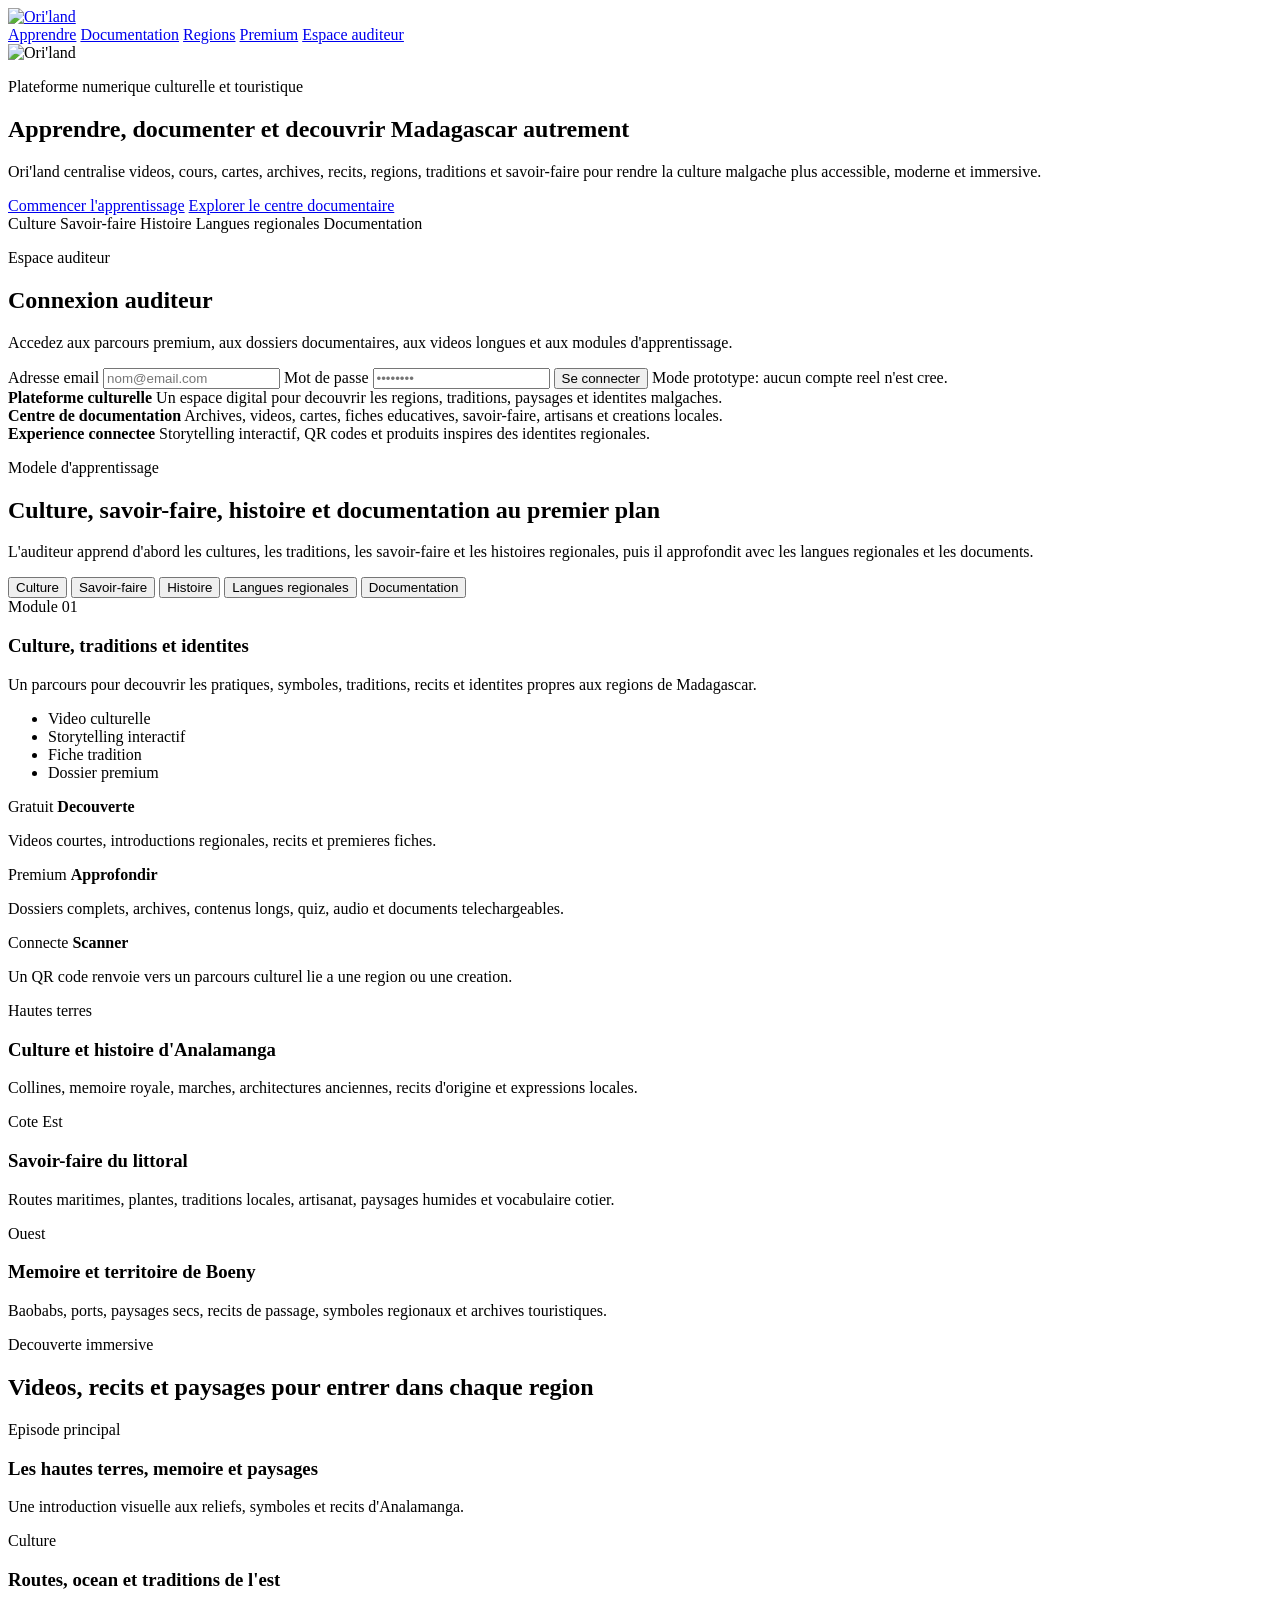
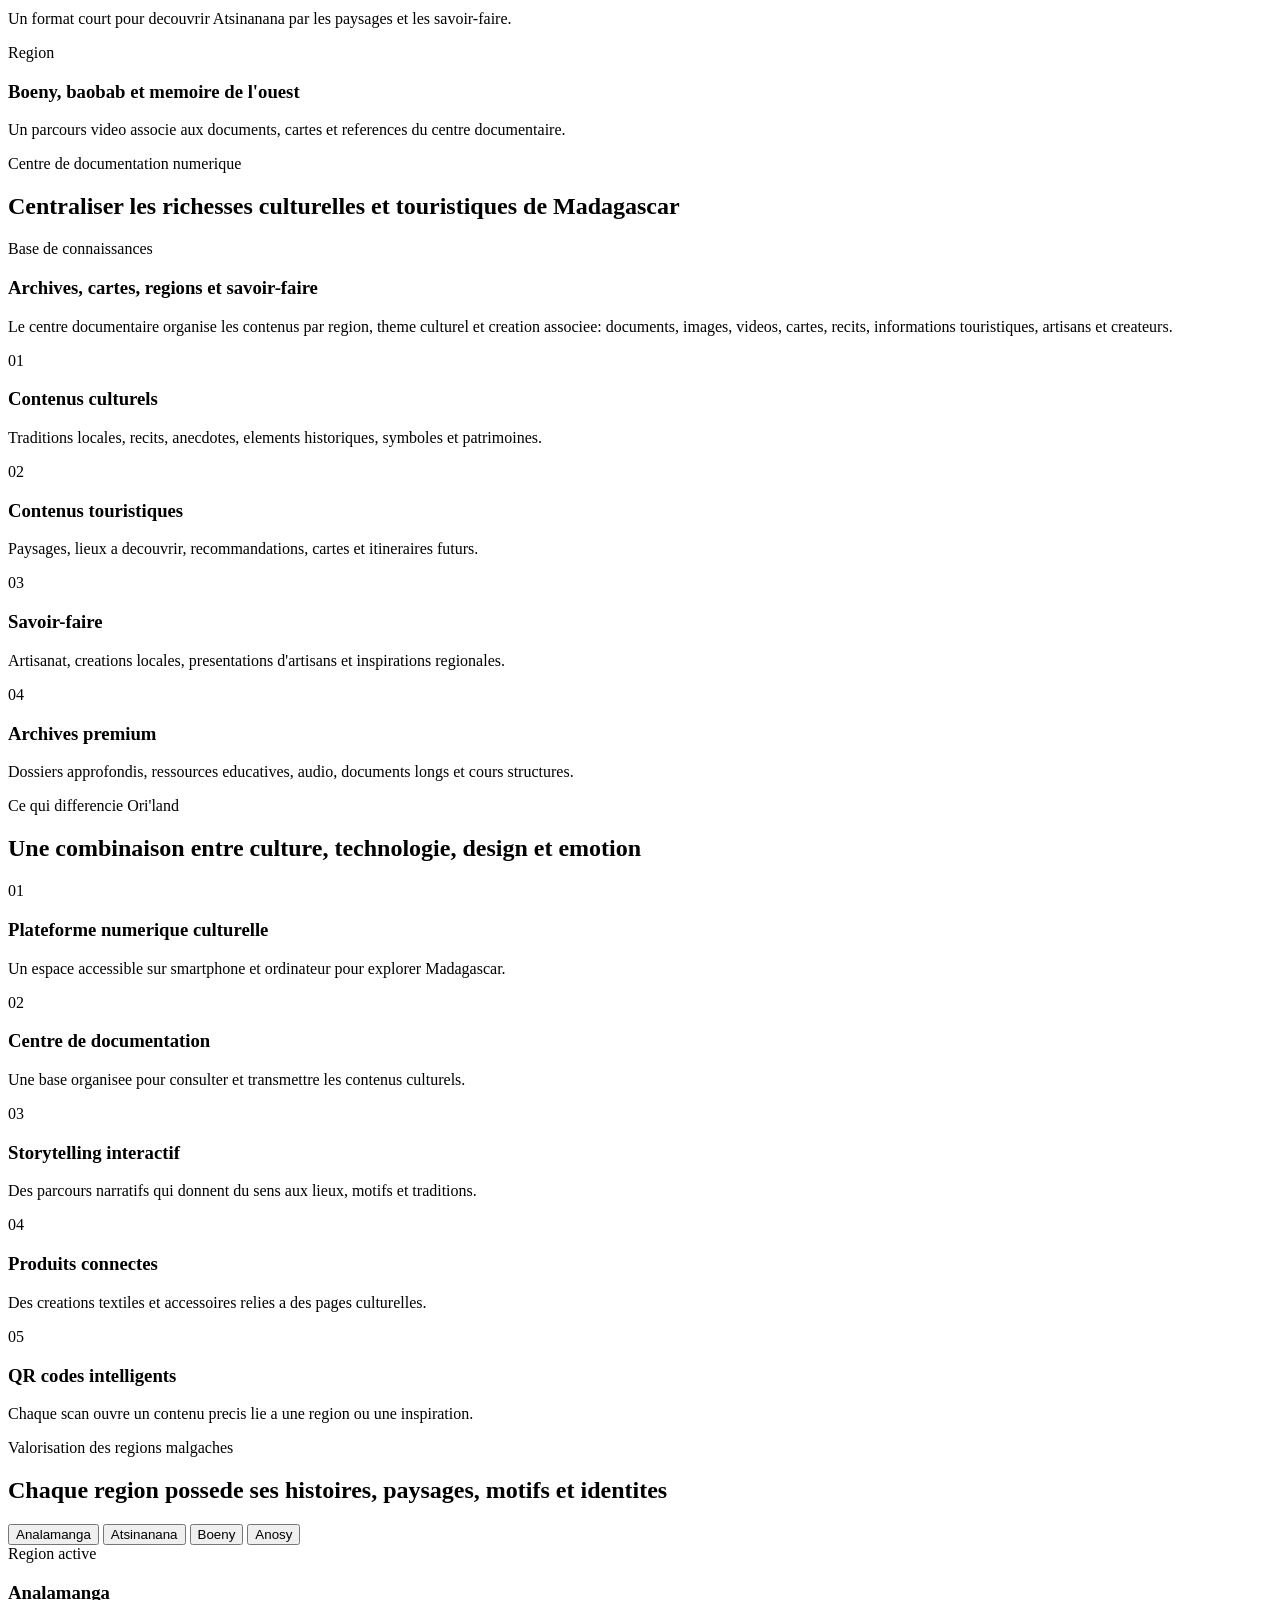
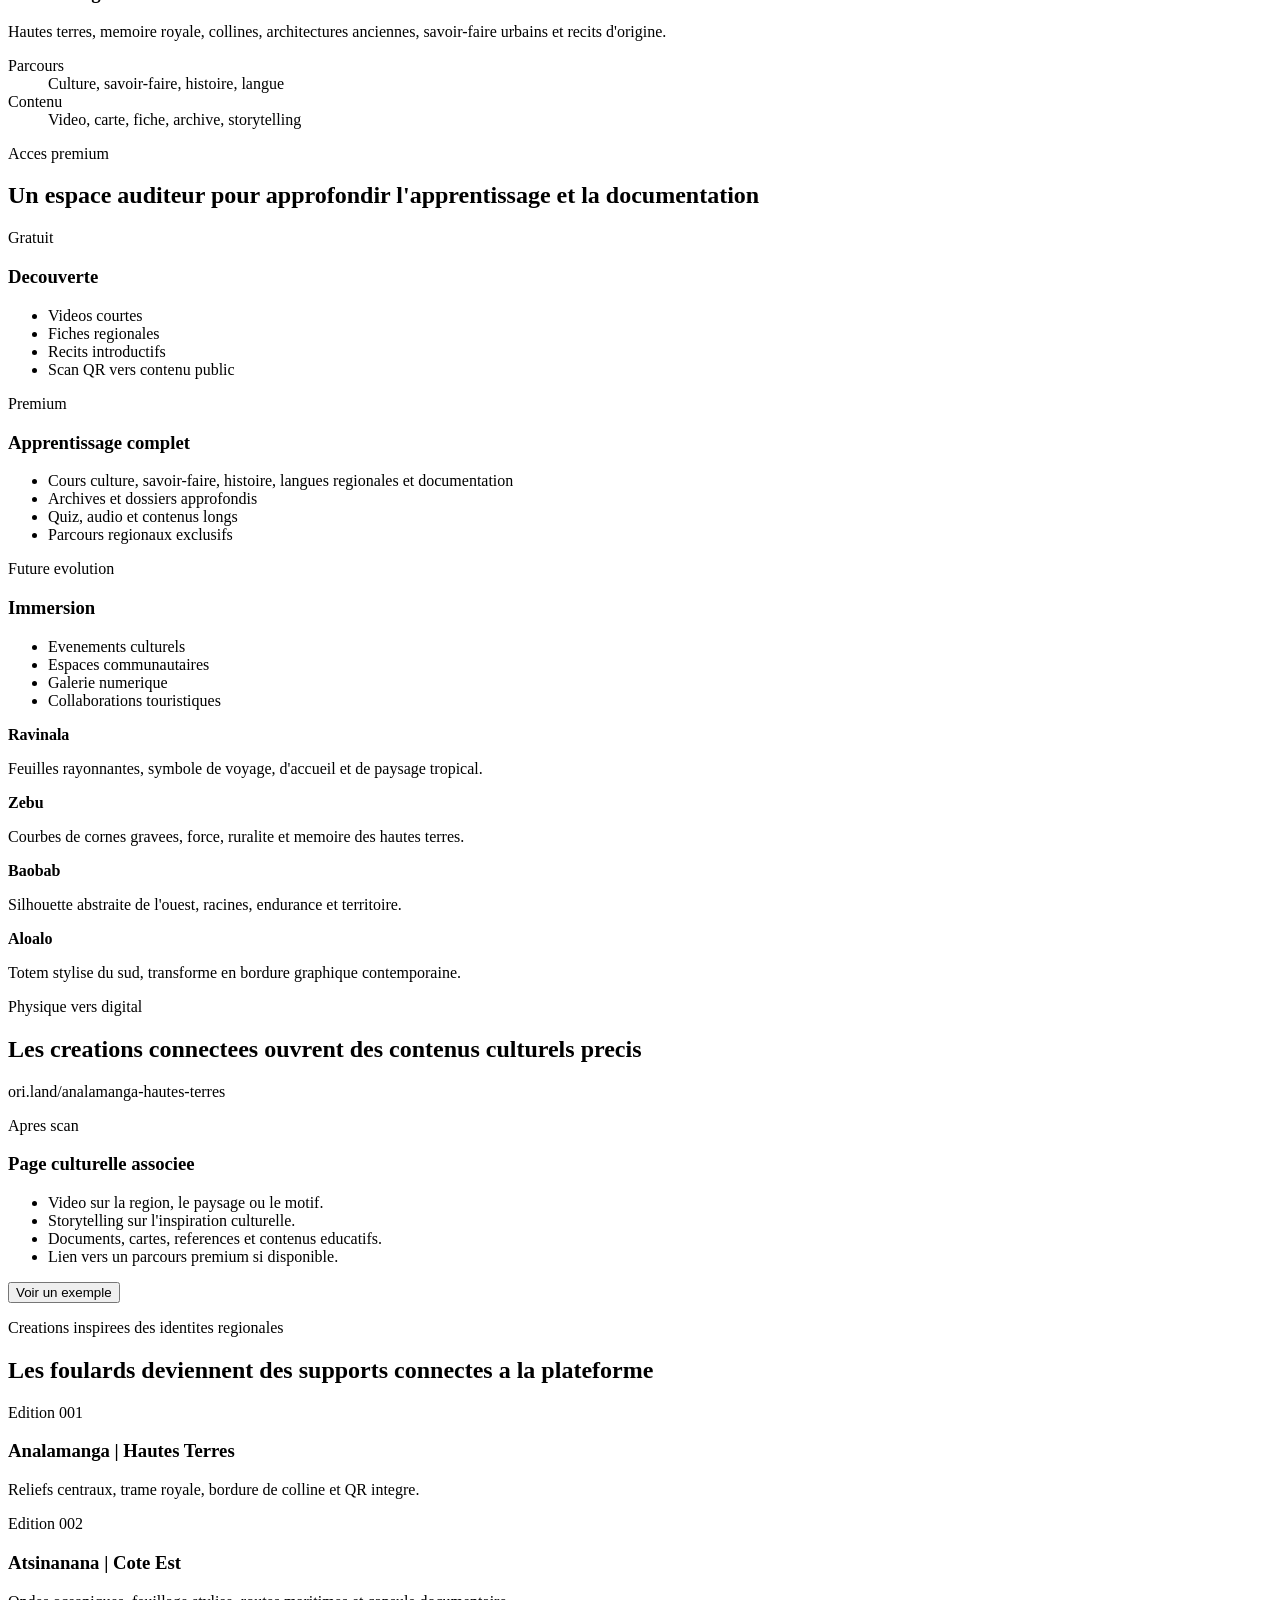
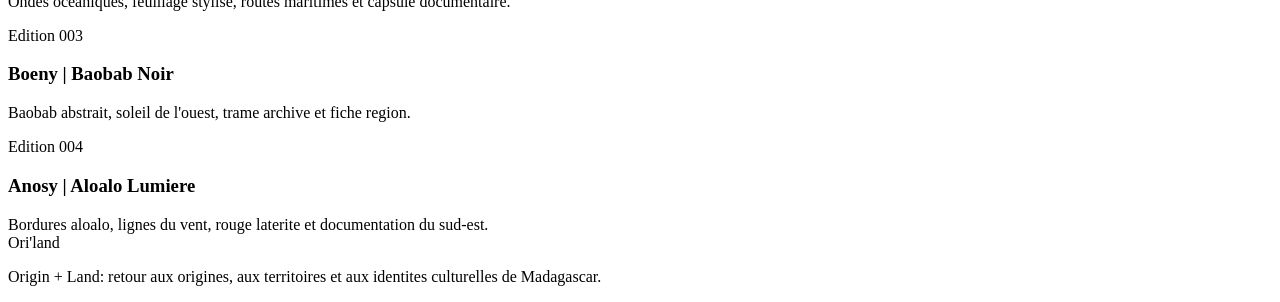
==== index.html @ 3f21f73d "Add files via upload" ====
<!doctype html>
<html lang="fr">
  <head>
    <meta charset="utf-8" />
    <meta name="viewport" content="width=device-width, initial-scale=1" />
    <title>Ori'land | Plateforme culturelle et documentaire</title>
    <meta
      name="description"
      content="Ori'land est une plateforme numerique culturelle et touristique pour apprendre, documenter, decouvrir et valoriser les regions de Madagascar."
    />
    <link rel="stylesheet" href="styles.css" />
  </head>
  <body>
    <header class="site-header">
      <a class="brand" href="#accueil" aria-label="Ori'land accueil">
        <img src="assets/oriland-logo.png" alt="Ori'land" />
      </a>
      <nav aria-label="Navigation principale">
        <a href="#apprentissage">Apprendre</a>
        <a href="#documentation">Documentation</a>
        <a href="#regions">Regions</a>
        <a href="#premium">Premium</a>
        <a class="nav-login" href="#connexion">Espace auditeur</a>
      </nav>
    </header>

    <main>
      <section class="hero" id="accueil">
        <div class="hero-art" aria-hidden="true">
          <div class="silk silk-one"></div>
          <div class="silk silk-two"></div>
          <div class="hero-symbol hero-ravinala"></div>
          <div class="hero-symbol hero-zebu"></div>
          <div class="hero-symbol hero-baobab"></div>
          <div class="hero-symbol hero-aloalo"></div>
        </div>

        <div class="hero-grid">
          <div class="hero-copy">
            <img class="hero-logo" src="assets/oriland-logo.png" alt="Ori'land" />
            <p class="eyebrow">Plateforme numerique culturelle et touristique</p>
            <h1>Apprendre, documenter et decouvrir Madagascar autrement</h1>
            <p>
              Ori'land centralise videos, cours, cartes, archives, recits, regions,
              traditions et savoir-faire pour rendre la culture malgache plus
              accessible, moderne et immersive.
            </p>
            <div class="hero-actions">
              <a class="button primary" href="#apprentissage">Commencer l'apprentissage</a>
              <a class="button secondary" href="#documentation">Explorer le centre documentaire</a>
            </div>
            <div class="culture-codes" aria-label="Axes Ori'land">
              <span>Culture</span>
              <span>Savoir-faire</span>
              <span>Histoire</span>
              <span>Langues regionales</span>
              <span>Documentation</span>
            </div>
          </div>

          <aside class="member-card" id="connexion" aria-label="Espace utilisateur">
            <p class="eyebrow">Espace auditeur</p>
            <h2>Connexion auditeur</h2>
            <p>
              Accedez aux parcours premium, aux dossiers documentaires, aux videos
              longues et aux modules d'apprentissage.
            </p>
            <form class="login-form" data-login-form>
              <label>
                Adresse email
                <input type="text" inputmode="email" placeholder="nom@email.com" required />
              </label>
              <label>
                Mot de passe
                <input type="password" placeholder="••••••••" required />
              </label>
              <button class="button primary" type="submit">Se connecter</button>
              <span class="form-note" data-login-note>Mode prototype: aucun compte reel n'est cree.</span>
            </form>
          </aside>
        </div>
      </section>

      <section class="intro-band" aria-label="Difference Ori'land">
        <div>
          <strong>Plateforme culturelle</strong>
          <span>Un espace digital pour decouvrir les regions, traditions, paysages et identites malgaches.</span>
        </div>
        <div>
          <strong>Centre de documentation</strong>
          <span>Archives, videos, cartes, fiches educatives, savoir-faire, artisans et creations locales.</span>
        </div>
        <div>
          <strong>Experience connectee</strong>
          <span>Storytelling interactif, QR codes et produits inspires des identites regionales.</span>
        </div>
      </section>

      <section class="section learning" id="apprentissage">
        <div class="section-heading">
          <p class="eyebrow">Modele d'apprentissage</p>
          <h2>Culture, savoir-faire, histoire et documentation au premier plan</h2>
          <p>
            L'auditeur apprend d'abord les cultures, les traditions, les savoir-faire
            et les histoires regionales, puis il approfondit avec les langues
            regionales et les documents.
          </p>
        </div>

        <div class="learning-shell">
          <div class="learning-tabs" role="tablist" aria-label="Modules d'apprentissage" data-learning-tabs>
            <button class="active" type="button" data-track="culture">Culture</button>
            <button type="button" data-track="savoirfaire">Savoir-faire</button>
            <button type="button" data-track="histoire">Histoire</button>
            <button type="button" data-track="langue">Langues regionales</button>
            <button type="button" data-track="documentation">Documentation</button>
          </div>

          <article class="learning-view" data-learning-view>
            <span class="panel-label">Module 01</span>
            <h3>Culture, traditions et identites</h3>
            <p>
              Un parcours pour decouvrir les pratiques, symboles, traditions,
              recits et identites propres aux regions de Madagascar.
            </p>
            <ul>
              <li>Video culturelle</li>
              <li>Storytelling interactif</li>
              <li>Fiche tradition</li>
              <li>Dossier premium</li>
            </ul>
          </article>

          <div class="learning-progress" aria-label="Progression exemple">
            <article>
              <span>Gratuit</span>
              <strong>Decouverte</strong>
              <p>Videos courtes, introductions regionales, recits et premieres fiches.</p>
            </article>
            <article>
              <span>Premium</span>
              <strong>Approfondir</strong>
              <p>Dossiers complets, archives, contenus longs, quiz, audio et documents telechargeables.</p>
            </article>
            <article>
              <span>Connecte</span>
              <strong>Scanner</strong>
              <p>Un QR code renvoie vers un parcours culturel lie a une region ou une creation.</p>
            </article>
          </div>
        </div>

        <div class="language-regions" aria-label="Parcours culturels par region">
          <article>
            <span>Hautes terres</span>
            <h3>Culture et histoire d'Analamanga</h3>
            <p>Collines, memoire royale, marches, architectures anciennes, recits d'origine et expressions locales.</p>
          </article>
          <article>
            <span>Cote Est</span>
            <h3>Savoir-faire du littoral</h3>
            <p>Routes maritimes, plantes, traditions locales, artisanat, paysages humides et vocabulaire cotier.</p>
          </article>
          <article>
            <span>Ouest</span>
            <h3>Memoire et territoire de Boeny</h3>
            <p>Baobabs, ports, paysages secs, recits de passage, symboles regionaux et archives touristiques.</p>
          </article>
        </div>
      </section>

      <section class="section video-hub" id="videos">
        <div class="section-heading">
          <p class="eyebrow">Decouverte immersive</p>
          <h2>Videos, recits et paysages pour entrer dans chaque region</h2>
        </div>
        <div class="video-grid">
          <article class="video-card featured-video">
            <div class="video-frame landscape-highlands" aria-hidden="true">
              <span class="play-mark"></span>
            </div>
            <div>
              <p class="panel-label">Episode principal</p>
              <h3>Les hautes terres, memoire et paysages</h3>
              <span>Une introduction visuelle aux reliefs, symboles et recits d'Analamanga.</span>
            </div>
          </article>
          <article class="video-card">
            <div class="video-frame landscape-coast" aria-hidden="true">
              <span class="play-mark"></span>
            </div>
            <div>
              <p class="panel-label">Culture</p>
              <h3>Routes, ocean et traditions de l'est</h3>
              <span>Un format court pour decouvrir Atsinanana par les paysages et les savoir-faire.</span>
            </div>
          </article>
          <article class="video-card">
            <div class="video-frame landscape-west" aria-hidden="true">
              <span class="play-mark"></span>
            </div>
            <div>
              <p class="panel-label">Region</p>
              <h3>Boeny, baobab et memoire de l'ouest</h3>
              <span>Un parcours video associe aux documents, cartes et references du centre documentaire.</span>
            </div>
          </article>
        </div>
      </section>

      <section class="section library" id="documentation">
        <div class="section-heading">
          <p class="eyebrow">Centre de documentation numerique</p>
          <h2>Centraliser les richesses culturelles et touristiques de Madagascar</h2>
        </div>
        <div class="library-layout">
          <article class="feature-panel">
            <span class="panel-label">Base de connaissances</span>
            <h3>Archives, cartes, regions et savoir-faire</h3>
            <p>
              Le centre documentaire organise les contenus par region, theme culturel
              et creation associee: documents, images, videos, cartes, recits,
              informations touristiques, artisans et createurs.
            </p>
            <div class="archive-lines" aria-hidden="true">
              <span></span><span></span><span></span><span></span>
            </div>
          </article>
          <div class="content-grid">
            <article>
              <span>01</span>
              <h3>Contenus culturels</h3>
              <p>Traditions locales, recits, anecdotes, elements historiques, symboles et patrimoines.</p>
            </article>
            <article>
              <span>02</span>
              <h3>Contenus touristiques</h3>
              <p>Paysages, lieux a decouvrir, recommandations, cartes et itineraires futurs.</p>
            </article>
            <article>
              <span>03</span>
              <h3>Savoir-faire</h3>
              <p>Artisanat, creations locales, presentations d'artisans et inspirations regionales.</p>
            </article>
            <article>
              <span>04</span>
              <h3>Archives premium</h3>
              <p>Dossiers approfondis, ressources educatives, audio, documents longs et cours structures.</p>
            </article>
          </div>
        </div>
      </section>

      <section class="section ecosystem">
        <div class="section-heading">
          <p class="eyebrow">Ce qui differencie Ori'land</p>
          <h2>Une combinaison entre culture, technologie, design et emotion</h2>
        </div>
        <div class="ecosystem-grid">
          <article><span>01</span><h3>Plateforme numerique culturelle</h3><p>Un espace accessible sur smartphone et ordinateur pour explorer Madagascar.</p></article>
          <article><span>02</span><h3>Centre de documentation</h3><p>Une base organisee pour consulter et transmettre les contenus culturels.</p></article>
          <article><span>03</span><h3>Storytelling interactif</h3><p>Des parcours narratifs qui donnent du sens aux lieux, motifs et traditions.</p></article>
          <article><span>04</span><h3>Produits connectes</h3><p>Des creations textiles et accessoires relies a des pages culturelles.</p></article>
          <article><span>05</span><h3>QR codes intelligents</h3><p>Chaque scan ouvre un contenu precis lie a une region ou une inspiration.</p></article>
        </div>
      </section>

      <section class="section regions" id="regions">
        <div class="section-heading">
          <p class="eyebrow">Valorisation des regions malgaches</p>
          <h2>Chaque region possede ses histoires, paysages, motifs et identites</h2>
        </div>
        <div class="region-board" data-region-board>
          <div class="region-tabs" role="tablist" aria-label="Regions de Madagascar">
            <button class="active" type="button" data-region="analamanga">Analamanga</button>
            <button type="button" data-region="atsinanana">Atsinanana</button>
            <button type="button" data-region="boeny">Boeny</button>
            <button type="button" data-region="anosy">Anosy</button>
          </div>
          <article class="region-detail" data-region-detail>
            <div class="region-pattern" aria-hidden="true"></div>
            <div>
              <span class="panel-label">Region active</span>
              <h3>Analamanga</h3>
              <p>
                Hautes terres, memoire royale, collines, architectures anciennes,
                savoir-faire urbains et recits d'origine.
              </p>
              <dl>
                <div><dt>Parcours</dt><dd>Culture, savoir-faire, histoire, langue</dd></div>
                <div><dt>Contenu</dt><dd>Video, carte, fiche, archive, storytelling</dd></div>
              </dl>
            </div>
          </article>
        </div>
      </section>

      <section class="section premium" id="premium">
        <div class="section-heading">
          <p class="eyebrow">Acces premium</p>
          <h2>Un espace auditeur pour approfondir l'apprentissage et la documentation</h2>
        </div>
        <div class="premium-grid">
          <article class="plan-card">
            <span>Gratuit</span>
            <h3>Decouverte</h3>
            <ul>
              <li>Videos courtes</li>
              <li>Fiches regionales</li>
              <li>Recits introductifs</li>
              <li>Scan QR vers contenu public</li>
            </ul>
          </article>
          <article class="plan-card premium-plan">
            <span>Premium</span>
            <h3>Apprentissage complet</h3>
            <ul>
              <li>Cours culture, savoir-faire, histoire, langues regionales et documentation</li>
              <li>Archives et dossiers approfondis</li>
              <li>Quiz, audio et contenus longs</li>
              <li>Parcours regionaux exclusifs</li>
            </ul>
          </article>
          <article class="plan-card">
            <span>Future evolution</span>
            <h3>Immersion</h3>
            <ul>
              <li>Evenements culturels</li>
              <li>Espaces communautaires</li>
              <li>Galerie numerique</li>
              <li>Collaborations touristiques</li>
            </ul>
          </article>
        </div>
      </section>

      <section class="motif-strip" id="motifs" aria-label="Motifs culturels malgaches">
        <div class="motif-item ravinala">
          <span aria-hidden="true"></span>
          <strong>Ravinala</strong>
          <p>Feuilles rayonnantes, symbole de voyage, d'accueil et de paysage tropical.</p>
        </div>
        <div class="motif-item zebu">
          <span aria-hidden="true"></span>
          <strong>Zebu</strong>
          <p>Courbes de cornes gravees, force, ruralite et memoire des hautes terres.</p>
        </div>
        <div class="motif-item baobab">
          <span aria-hidden="true"></span>
          <strong>Baobab</strong>
          <p>Silhouette abstraite de l'ouest, racines, endurance et territoire.</p>
        </div>
        <div class="motif-item aloalo">
          <span aria-hidden="true"></span>
          <strong>Aloalo</strong>
          <p>Totem stylise du sud, transforme en bordure graphique contemporaine.</p>
        </div>
      </section>

      <section class="section connected" id="qr">
        <div class="section-heading">
          <p class="eyebrow">Physique vers digital</p>
          <h2>Les creations connectees ouvrent des contenus culturels precis</h2>
        </div>
        <div class="connected-layout">
          <article class="qr-card" aria-label="QR code decoratif integre au motif">
            <div class="qr-weave">
              <span></span><span></span><span></span><span></span><span></span>
              <span></span><span></span><span></span><span></span><span></span>
              <span></span><span></span><span></span><span></span><span></span>
              <span></span><span></span><span></span><span></span><span></span>
              <span></span><span></span><span></span><span></span><span></span>
            </div>
            <p>ori.land/analamanga-hautes-terres</p>
          </article>
          <article class="scan-result">
            <span class="panel-label">Apres scan</span>
            <h3>Page culturelle associee</h3>
            <ul>
              <li>Video sur la region, le paysage ou le motif.</li>
              <li>Storytelling sur l'inspiration culturelle.</li>
              <li>Documents, cartes, references et contenus educatifs.</li>
              <li>Lien vers un parcours premium si disponible.</li>
            </ul>
            <button class="button primary" type="button" data-open-story>Voir un exemple</button>
          </article>
        </div>
      </section>

      <section class="section scarves" id="foulards">
        <div class="section-heading">
          <p class="eyebrow">Creations inspirees des identites regionales</p>
          <h2>Les foulards deviennent des supports connectes a la plateforme</h2>
        </div>
        <div class="product-grid">
          <article class="product-card">
            <div class="scarf-visual highlands" aria-hidden="true"><span></span></div>
            <div class="product-copy">
              <p>Edition 001</p>
              <h3>Analamanga | Hautes Terres</h3>
              <span>Reliefs centraux, trame royale, bordure de colline et QR integre.</span>
            </div>
          </article>
          <article class="product-card">
            <div class="scarf-visual coast" aria-hidden="true"><span></span></div>
            <div class="product-copy">
              <p>Edition 002</p>
              <h3>Atsinanana | Cote Est</h3>
              <span>Ondes oceaniques, feuillage stylise, routes maritimes et capsule documentaire.</span>
            </div>
          </article>
          <article class="product-card">
            <div class="scarf-visual west" aria-hidden="true"><span></span></div>
            <div class="product-copy">
              <p>Edition 003</p>
              <h3>Boeny | Baobab Noir</h3>
              <span>Baobab abstrait, soleil de l'ouest, trame archive et fiche region.</span>
            </div>
          </article>
          <article class="product-card">
            <div class="scarf-visual south" aria-hidden="true"><span></span></div>
            <div class="product-copy">
              <p>Edition 004</p>
              <h3>Anosy | Aloalo Lumiere</h3>
              <span>Bordures aloalo, lignes du vent, rouge laterite et documentation du sud-est.</span>
            </div>
          </article>
        </div>
      </section>

      <section class="story-drawer" data-story hidden>
        <button type="button" aria-label="Fermer" data-close-story>x</button>
        <p class="eyebrow">Exemple de parcours</p>
        <h2>Hautes Terres, ligne de memoire</h2>
        <p>
          Le scan ouvre une video d'introduction, une fiche regionale, un lexique,
          une carte, des reperes historiques et des documents pour continuer
          l'apprentissage dans l'espace auditeur.
        </p>
      </section>
    </main>

    <footer>
      <span>Ori'land</span>
      <p>Origin + Land: retour aux origines, aux territoires et aux identites culturelles de Madagascar.</p>
    </footer>

    <script src="script.js"></script>
  </body>
</html>
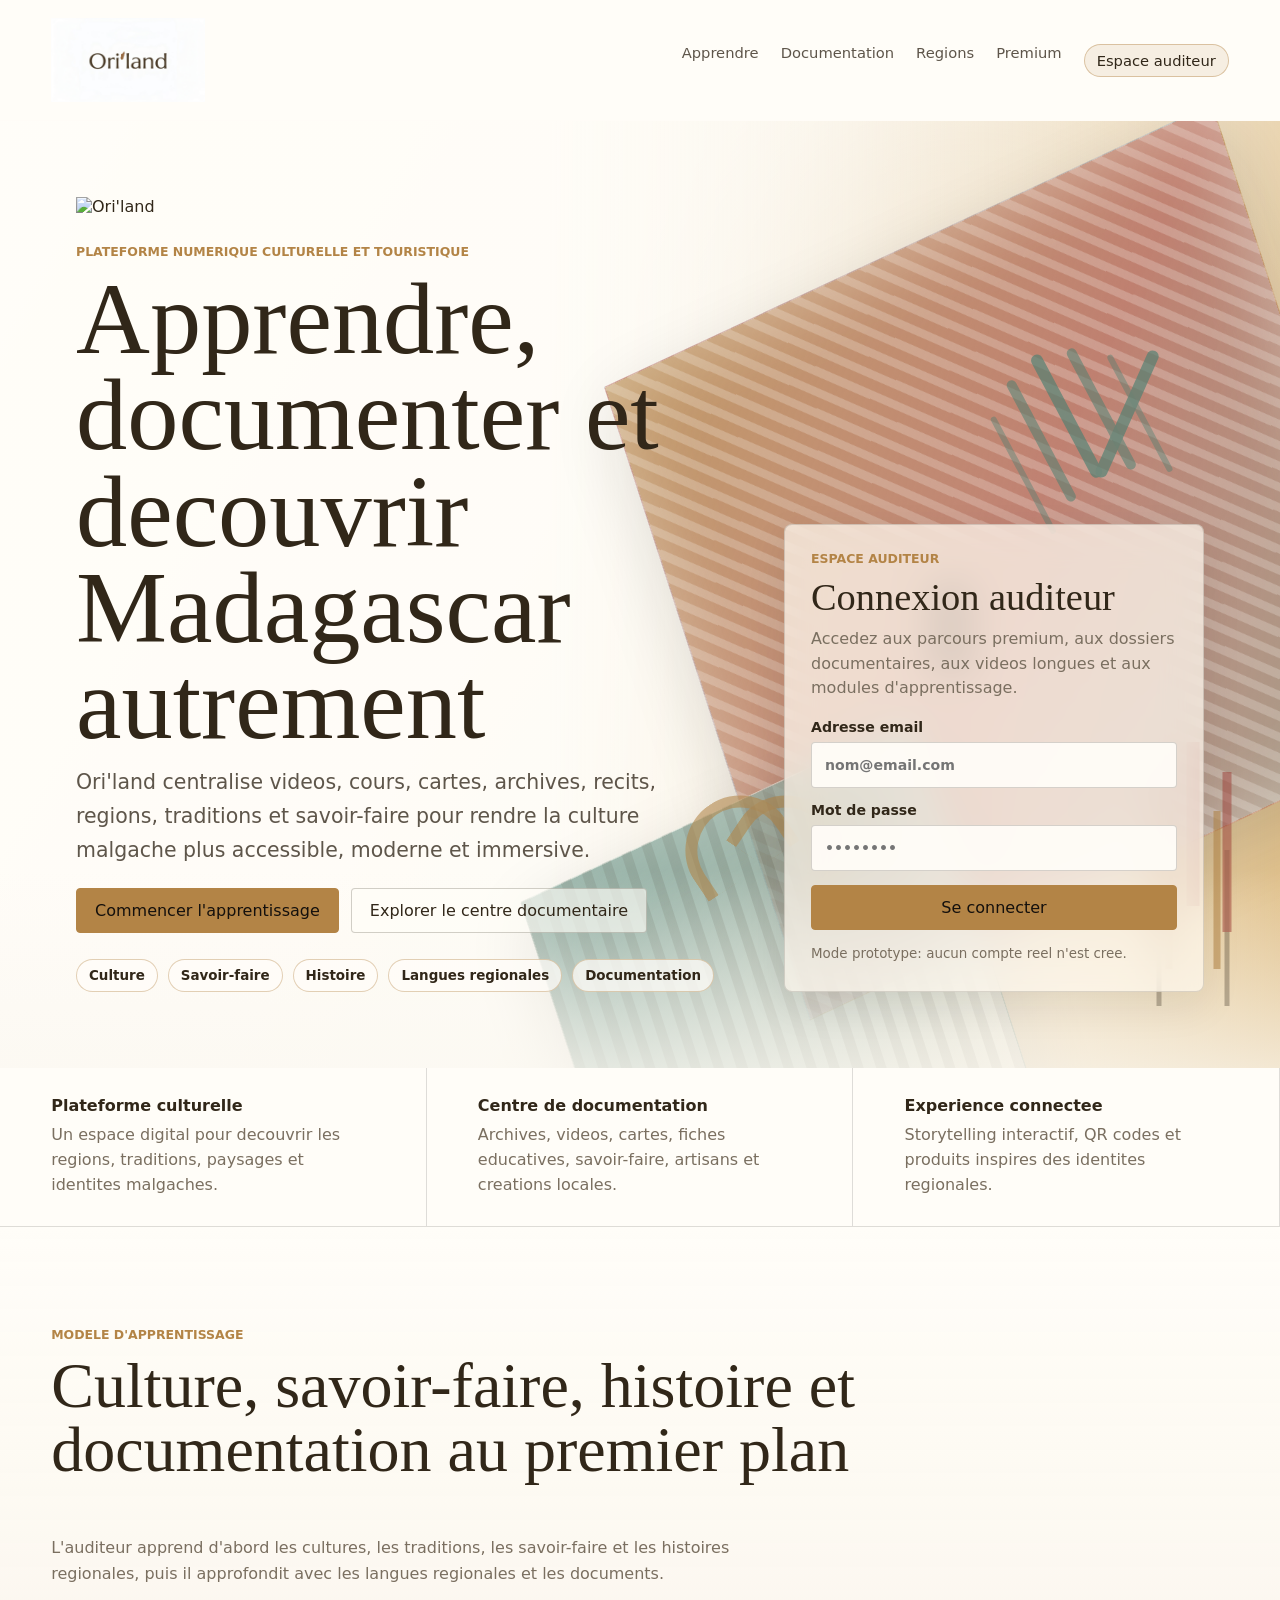
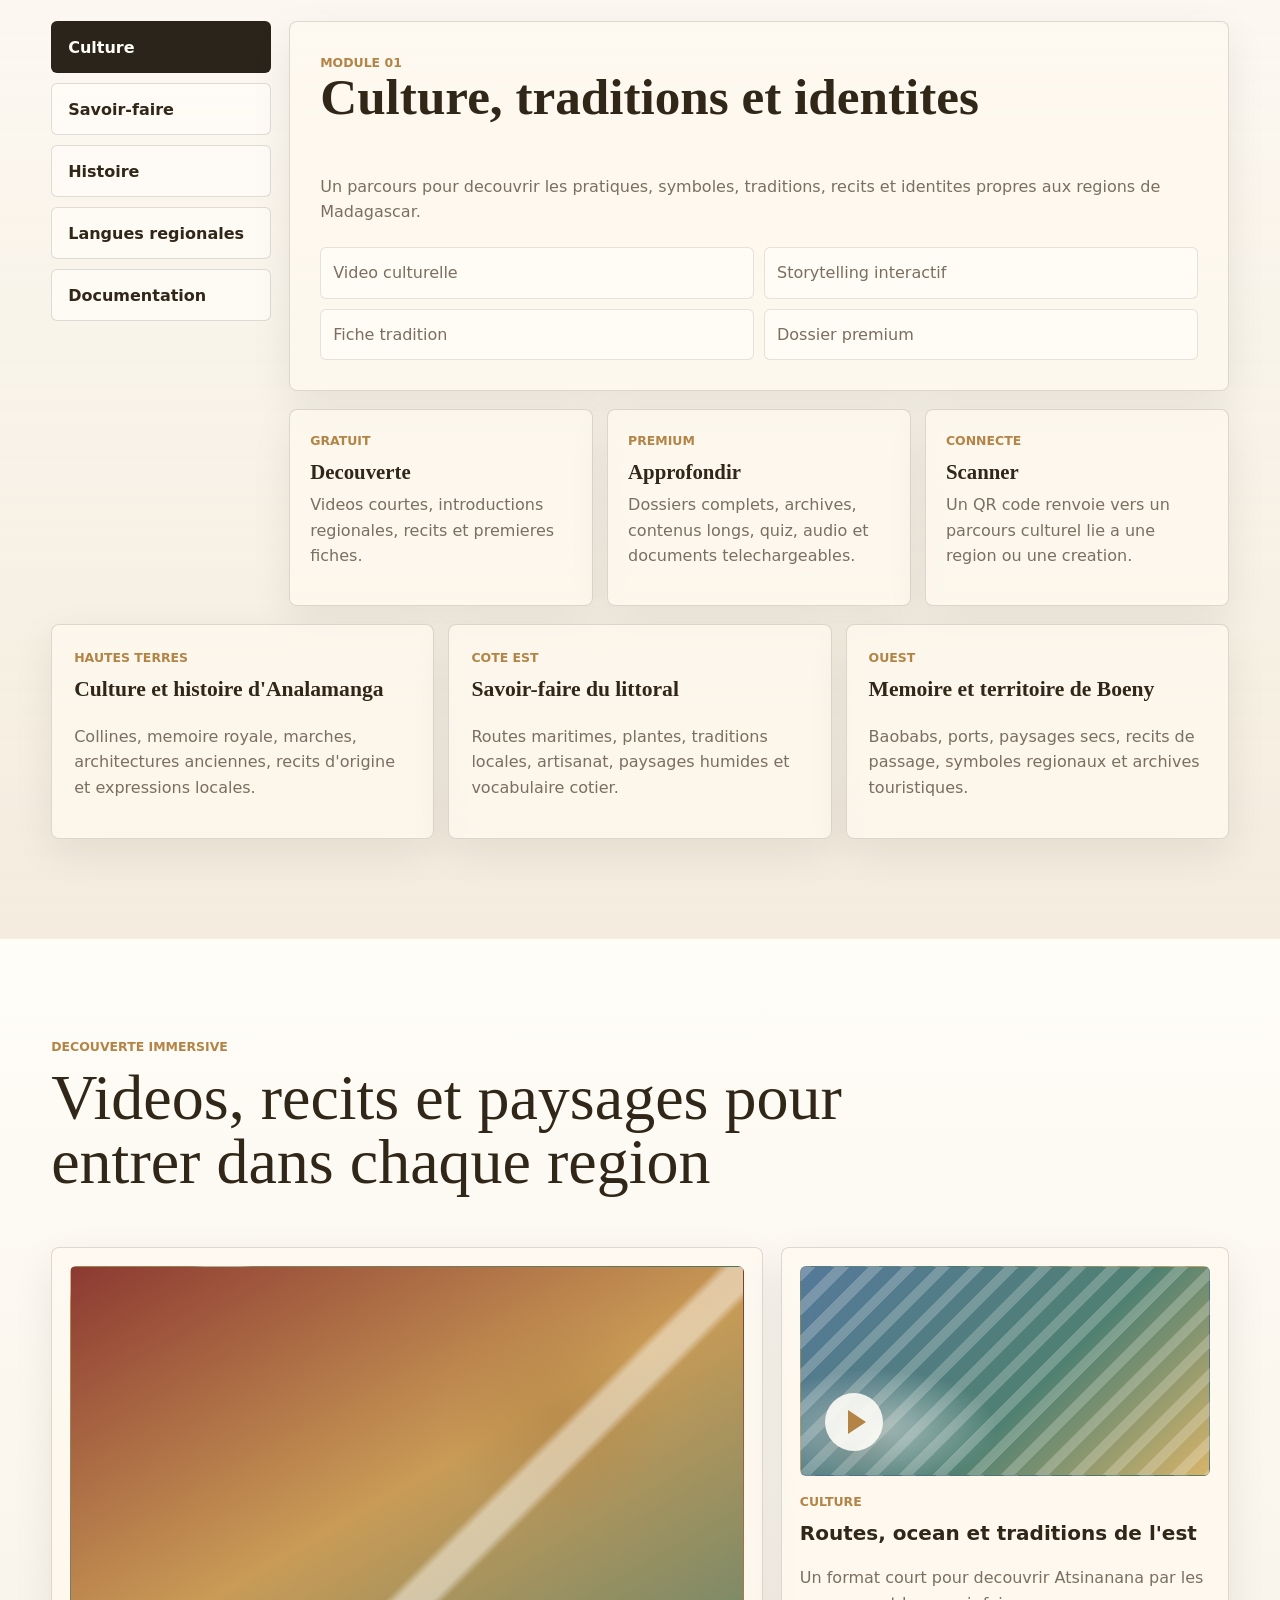
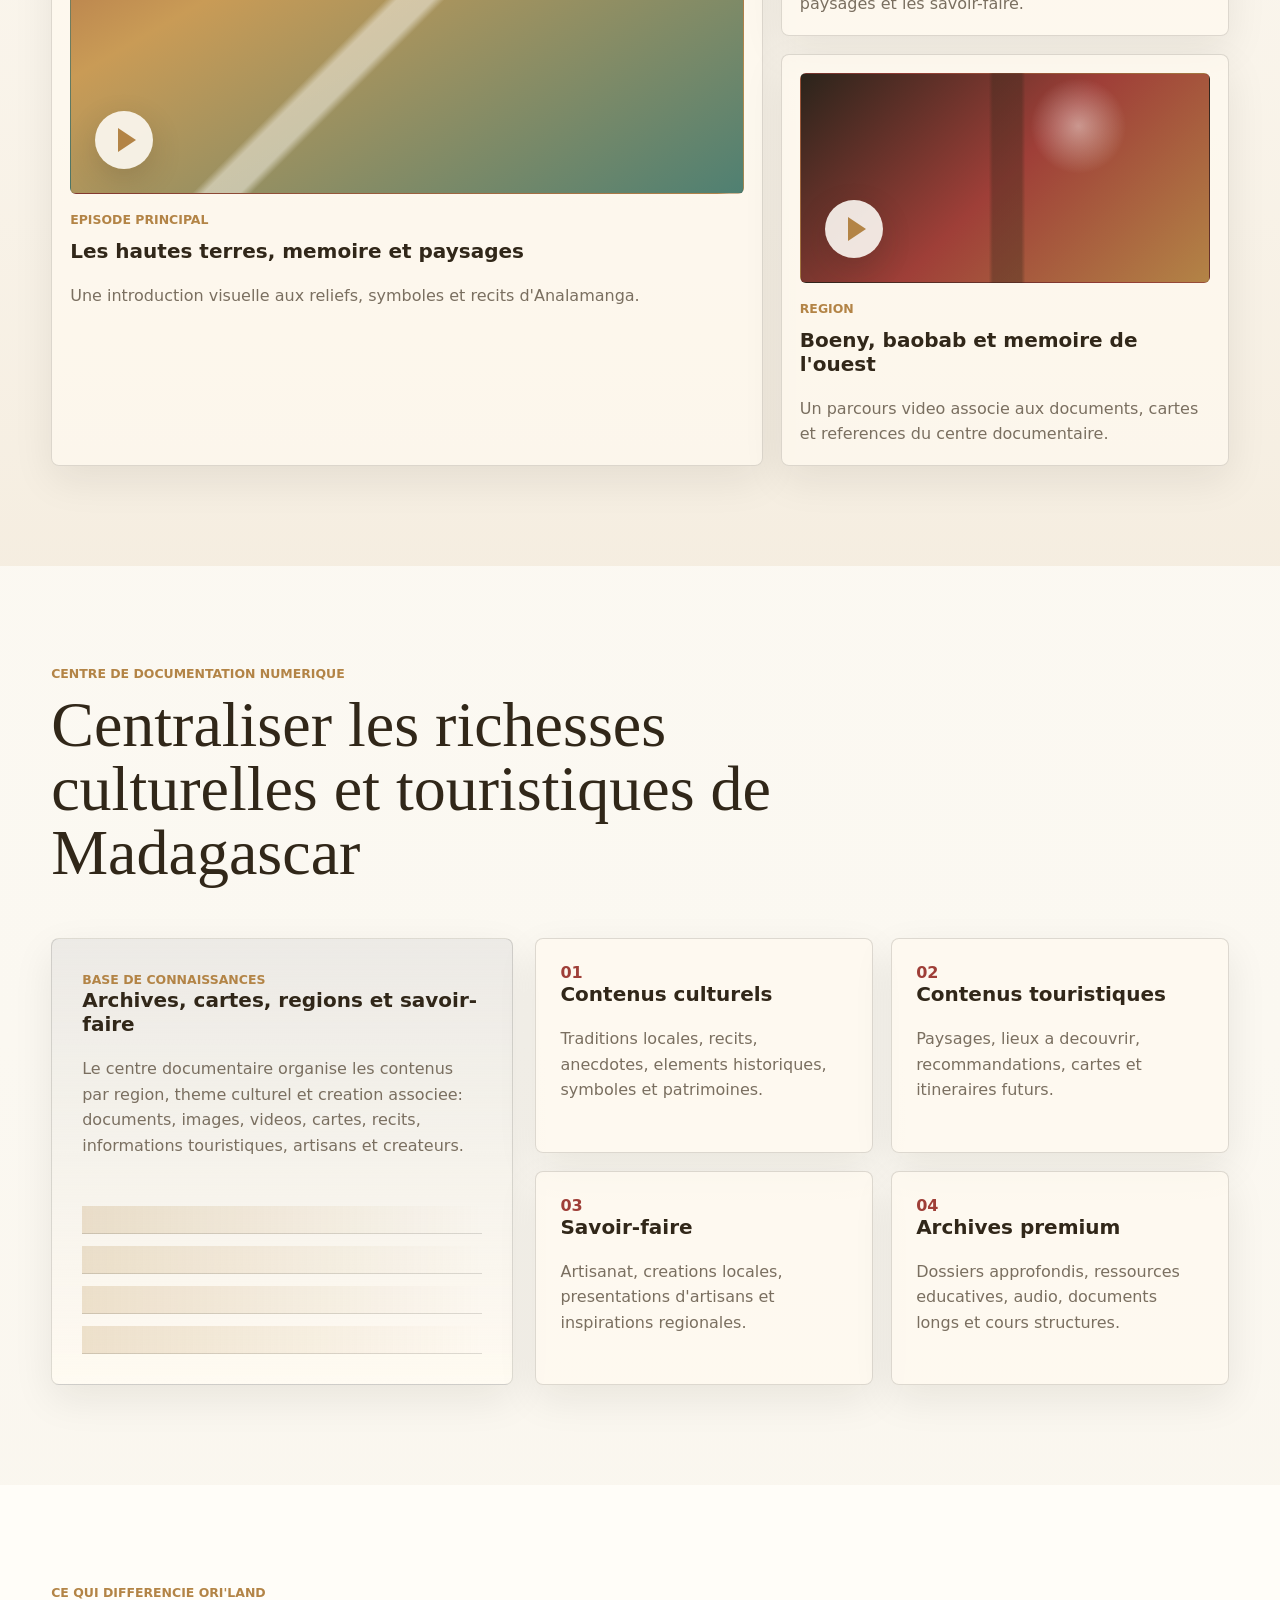
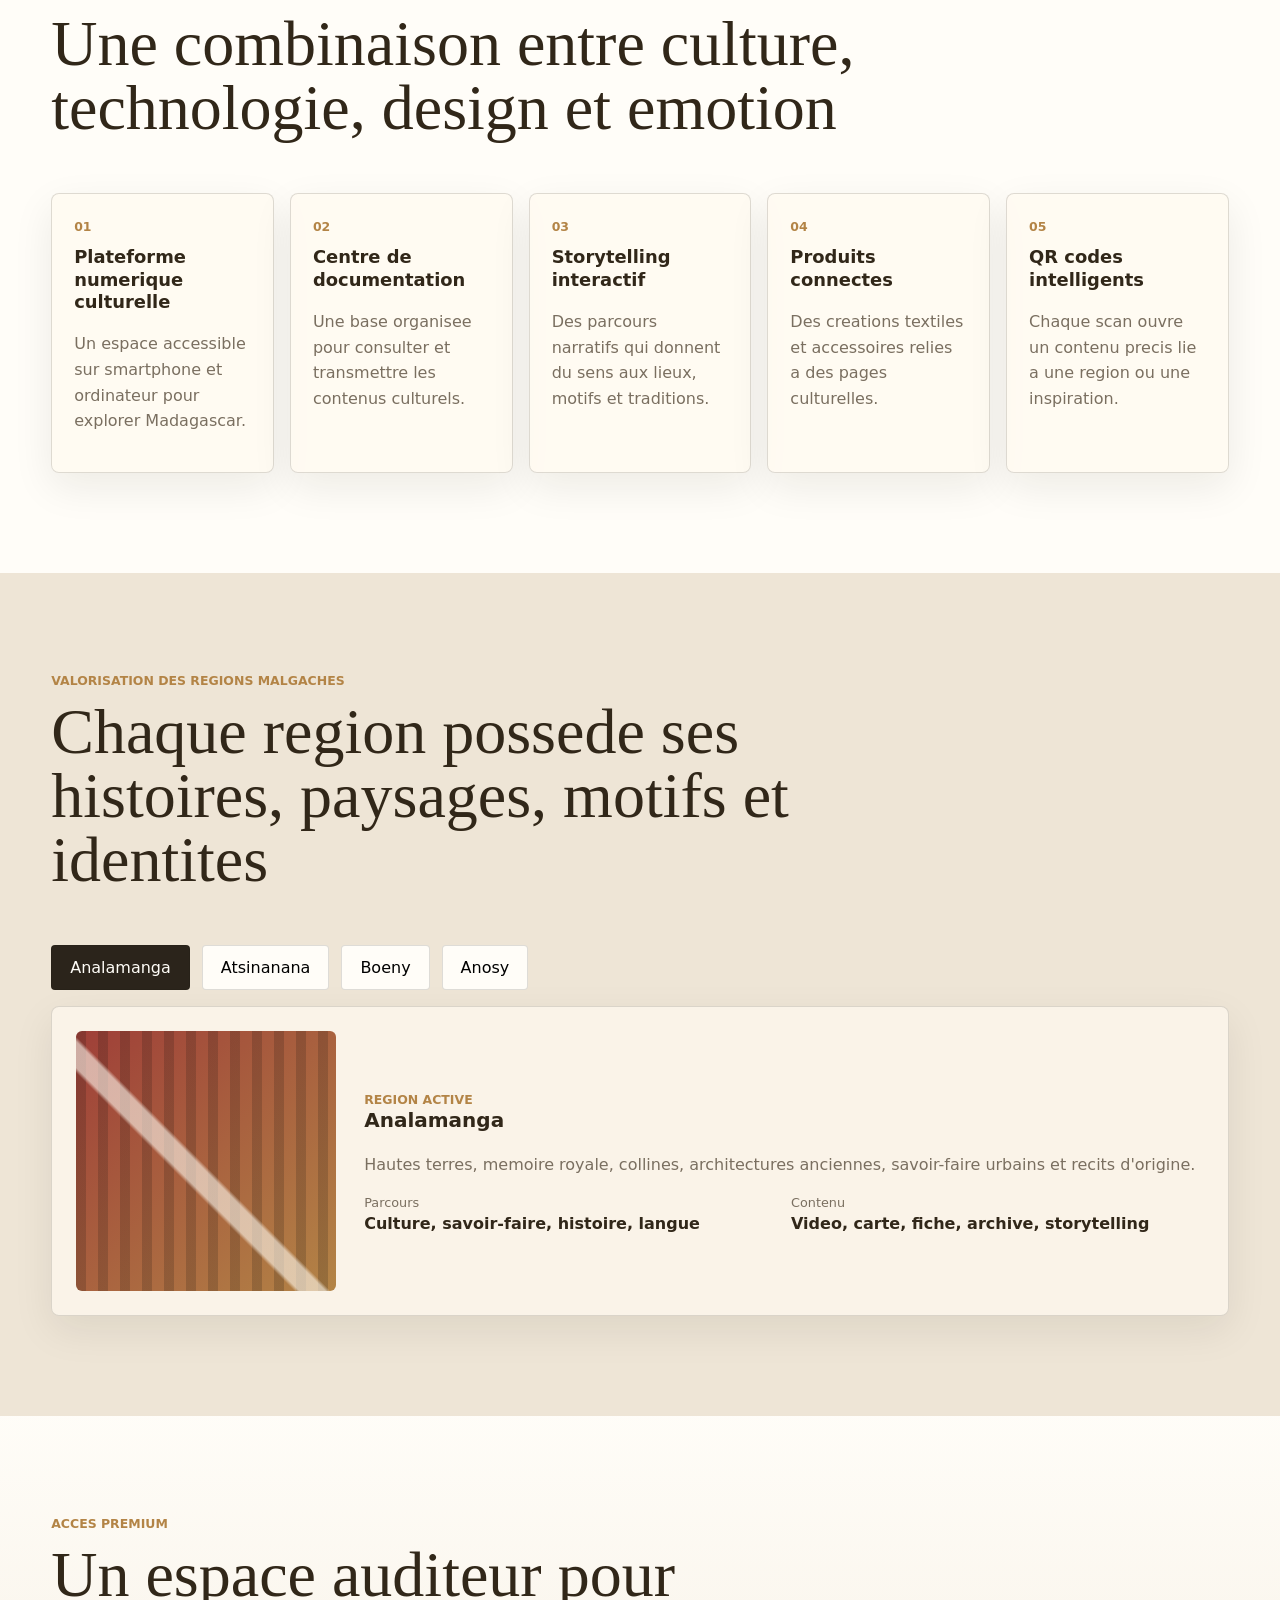
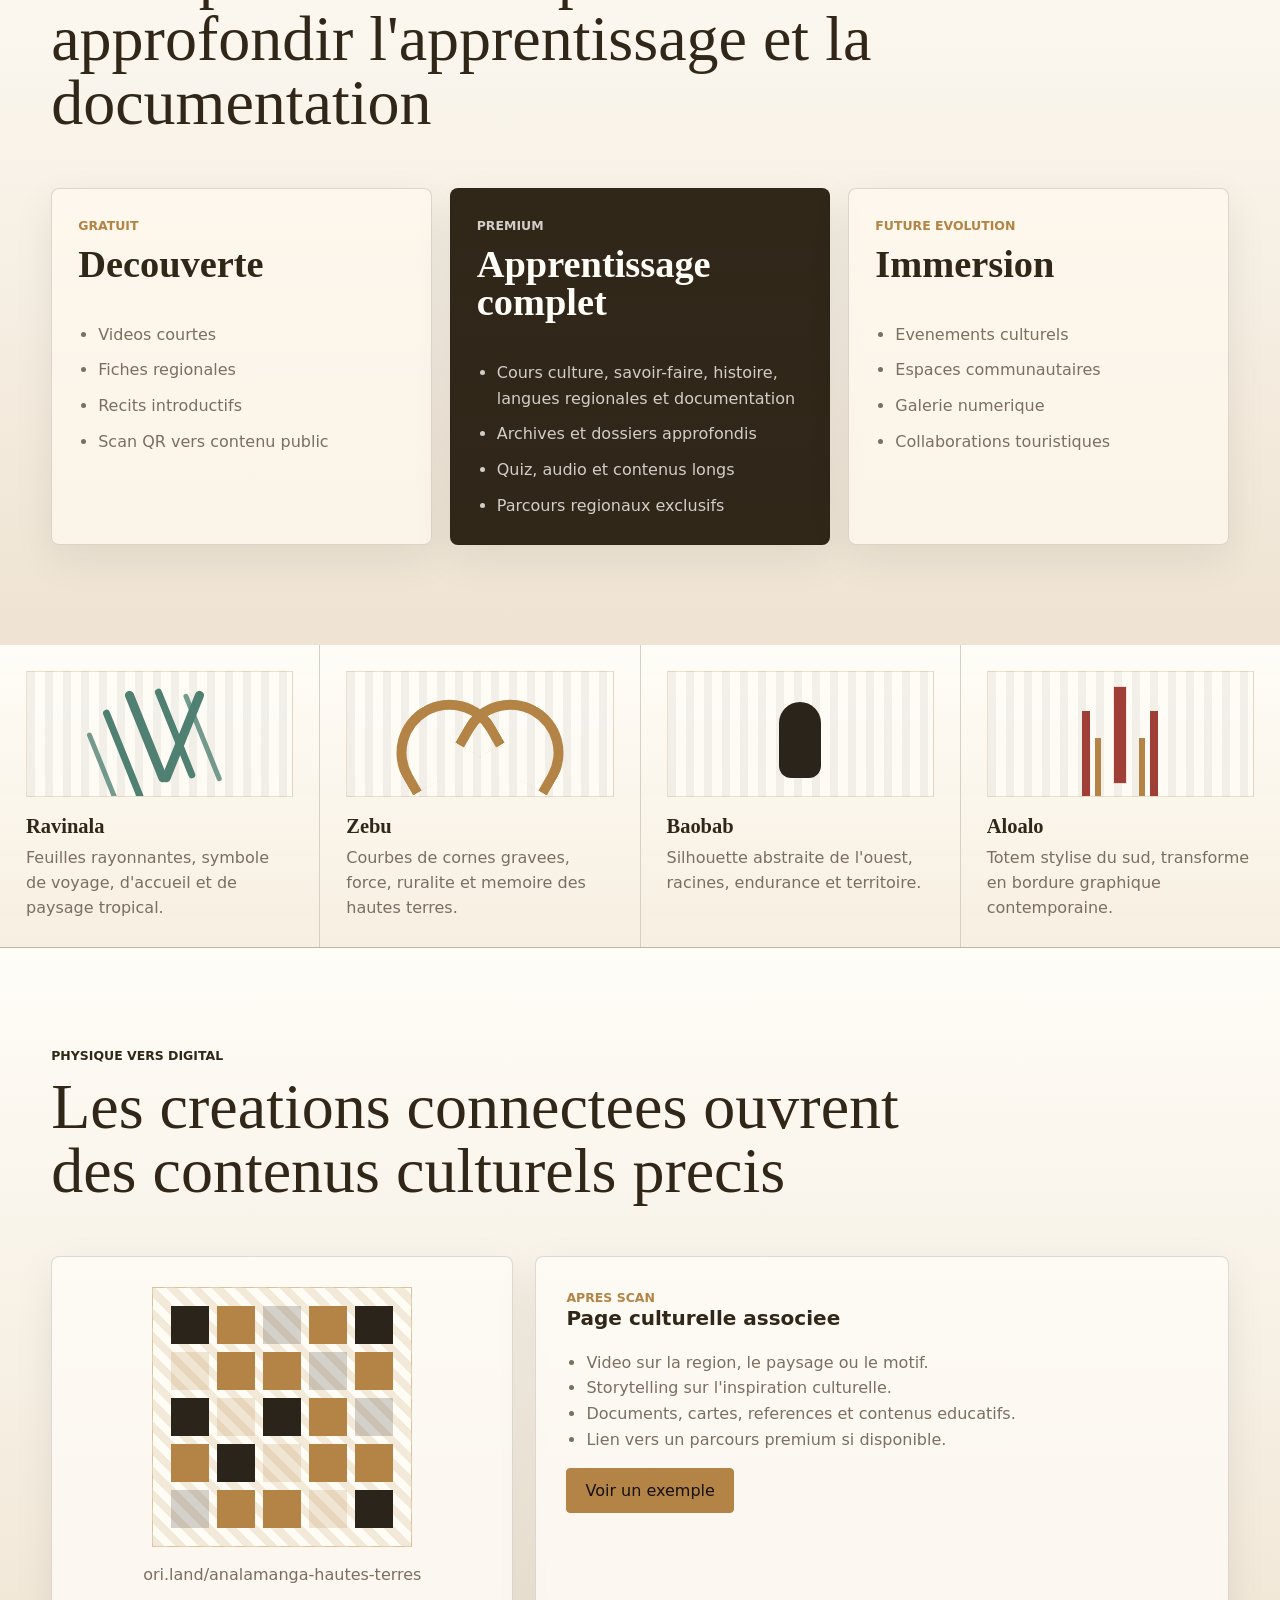
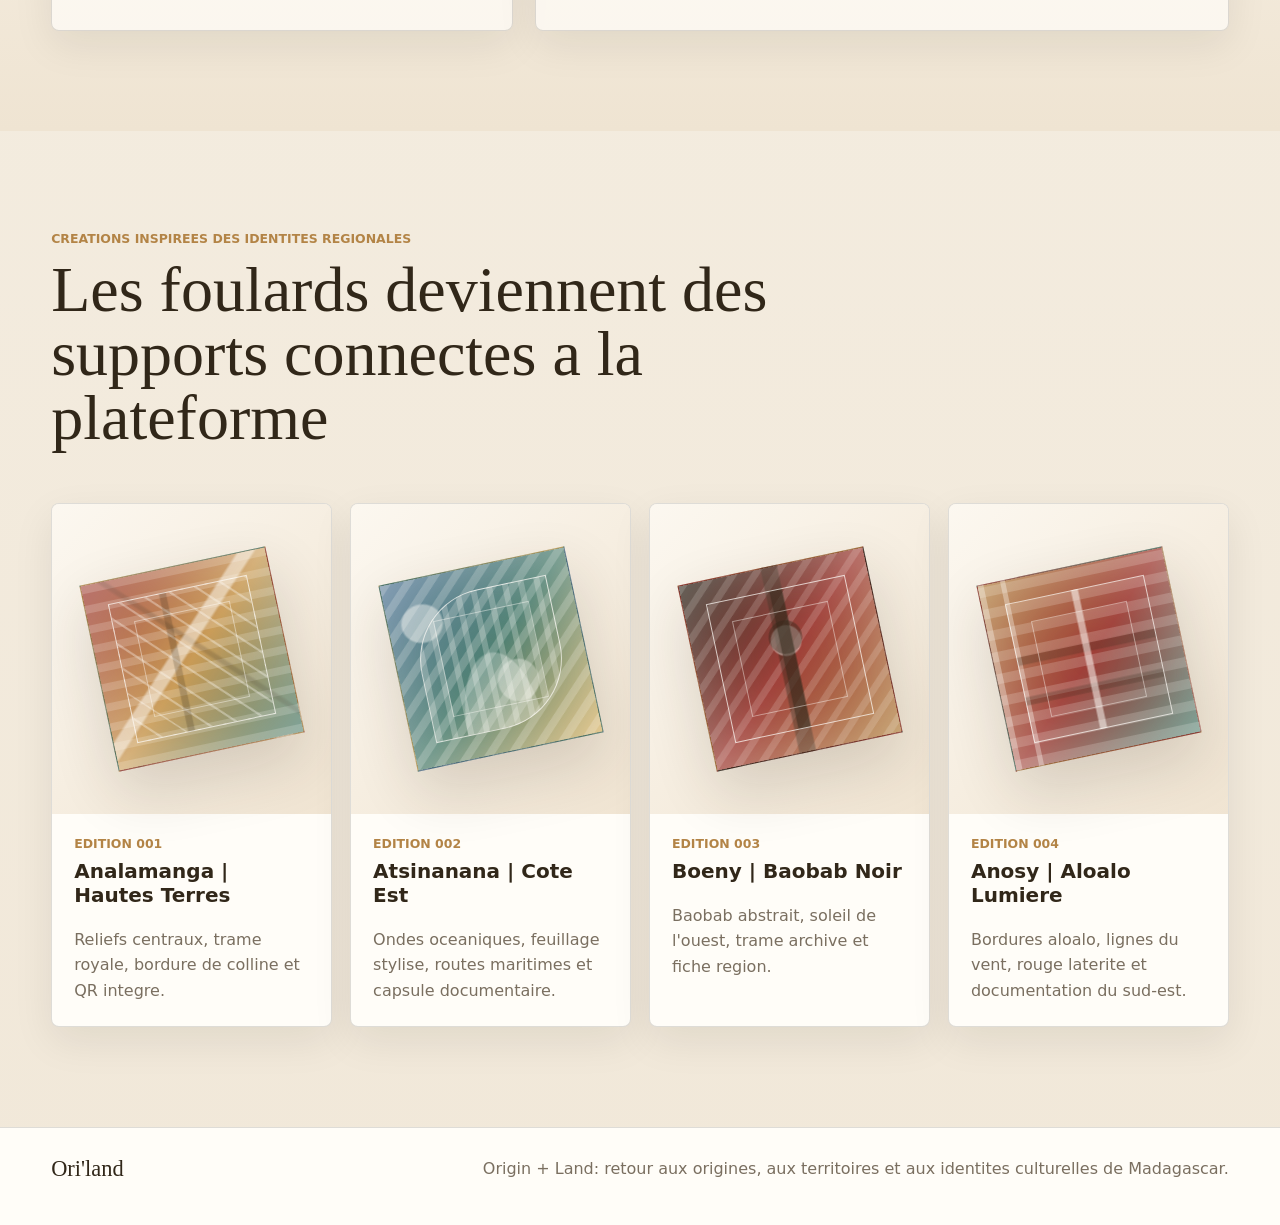
==== commit 1e2cbc48: "Update index.html" ====
--- a/index.html
+++ b/index.html
@@ -13,7 +13,7 @@
   <body>
     <header class="site-header">
       <a class="brand" href="#accueil" aria-label="Ori'land accueil">
-        <img src="assets/oriland-logo.png" alt="Ori'land" />
+        <img src="oriland-logo.png" alt="Ori'land" />
       </a>
       <nav aria-label="Navigation principale">
         <a href="#apprentissage">Apprendre</a>
--- a/styles.css
+++ b/styles.css
@@ -0,0 +1,1360 @@
+:root {
+  --ink: #312719;
+  --muted: #7a6f60;
+  --paper: #fbf8f1;
+  --ivory: #fffdf8;
+  --gold: #b38446;
+  --red: #9f3f38;
+  --green: #4f8072;
+  --blue: #55799a;
+  --black: #2b241b;
+  --line: rgba(23, 21, 18, 0.14);
+  --shadow: 0 24px 70px rgba(23, 21, 18, 0.14);
+}
+
+* {
+  box-sizing: border-box;
+}
+
+html {
+  scroll-behavior: auto;
+}
+
+body {
+  margin: 0;
+  color: var(--ink);
+  background:
+    linear-gradient(180deg, #fffdf8 0%, #fbf8f1 46%, #f1e8d9 100%);
+  font-family: Inter, ui-sans-serif, system-ui, -apple-system, BlinkMacSystemFont, "Segoe UI", sans-serif;
+}
+
+a {
+  color: inherit;
+  text-decoration: none;
+}
+
+.site-header {
+  position: sticky;
+  top: 0;
+  z-index: 20;
+  display: flex;
+  align-items: center;
+  justify-content: space-between;
+  gap: 24px;
+  padding: 18px clamp(18px, 4vw, 56px);
+  border-bottom: 1px solid rgba(255, 250, 240, 0.18);
+  color: var(--ink);
+  background: rgba(255, 253, 248, 0.92);
+  backdrop-filter: blur(18px);
+}
+
+.brand {
+  display: inline-flex;
+  align-items: center;
+  gap: 10px;
+}
+
+.brand img {
+  display: block;
+  width: 154px;
+  height: auto;
+}
+
+.brand-mark {
+  display: grid;
+  width: 34px;
+  height: 34px;
+  place-items: center;
+  border: 1px solid var(--gold);
+  color: var(--gold);
+}
+
+nav {
+  display: flex;
+  flex-wrap: wrap;
+  justify-content: flex-end;
+  gap: 10px 22px;
+  font-size: 0.92rem;
+}
+
+nav a {
+  color: rgba(49, 39, 25, 0.78);
+}
+
+.nav-login {
+  border: 1px solid rgba(179, 132, 70, 0.42);
+  border-radius: 999px;
+  padding: 7px 12px;
+  color: var(--ink);
+  background: rgba(179, 132, 70, 0.12);
+}
+
+.hero {
+  position: relative;
+  min-height: calc(100vh - 72px);
+  display: grid;
+  align-items: end;
+  overflow: hidden;
+  padding: clamp(36px, 6vw, 76px);
+  color: var(--ink);
+  background:
+    linear-gradient(90deg, rgba(255, 253, 248, 0.96) 0 43%, rgba(255, 253, 248, 0.78) 58%, rgba(255, 253, 248, 0.16) 100%),
+    radial-gradient(circle at 76% 28%, rgba(179, 132, 70, 0.24), transparent 30%),
+    linear-gradient(120deg, #fffdf8 0%, #f4ead8 44%, #d8b06d 100%);
+}
+
+.hero::after {
+  content: "";
+  position: absolute;
+  inset: auto 0 0 0;
+  height: 22vh;
+  background: linear-gradient(transparent, rgba(251, 248, 241, 0.72));
+}
+
+.hero-copy {
+  position: relative;
+  z-index: 2;
+  max-width: 760px;
+}
+
+.hero-grid {
+  position: relative;
+  z-index: 2;
+  display: grid;
+  grid-template-columns: minmax(0, 1fr) minmax(320px, 420px);
+  gap: clamp(24px, 5vw, 70px);
+  align-items: end;
+  width: 100%;
+}
+
+.member-card {
+  padding: 26px;
+  border: 1px solid rgba(49, 39, 25, 0.16);
+  border-radius: 8px;
+  background: rgba(255, 253, 248, 0.82);
+  box-shadow: var(--shadow);
+  backdrop-filter: blur(18px);
+}
+
+.member-card h2,
+.learning-view h3,
+.plan-card h3 {
+  font-family: Georgia, "Times New Roman", serif;
+}
+
+.member-card h2 {
+  margin-bottom: 10px;
+  font-size: clamp(1.8rem, 3vw, 2.7rem);
+  line-height: 1;
+}
+
+.member-card p:not(.eyebrow),
+.form-note {
+  color: var(--muted);
+  line-height: 1.55;
+}
+
+.login-form {
+  display: grid;
+  gap: 14px;
+  margin-top: 18px;
+}
+
+.login-form label {
+  display: grid;
+  gap: 7px;
+  color: var(--ink);
+  font-size: 0.88rem;
+  font-weight: 700;
+}
+
+.login-form input {
+  min-height: 46px;
+  width: 100%;
+  border: 1px solid rgba(49, 39, 25, 0.2);
+  border-radius: 4px;
+  padding: 0 13px;
+  color: var(--ink);
+  background: rgba(255, 253, 248, 0.94);
+  font: inherit;
+}
+
+.form-note {
+  font-size: 0.84rem;
+}
+
+.form-note.success {
+  color: var(--green);
+  font-weight: 800;
+}
+
+.hero-logo {
+  display: block;
+  width: min(430px, 72vw);
+  height: auto;
+  margin-bottom: 28px;
+}
+
+.eyebrow,
+.panel-label {
+  margin: 0 0 12px;
+  color: var(--gold);
+  font-size: 0.78rem;
+  font-weight: 700;
+  letter-spacing: 0;
+  text-transform: uppercase;
+}
+
+h1,
+h2,
+h3,
+p {
+  margin-top: 0;
+}
+
+h1,
+h2 {
+  font-family: Georgia, "Times New Roman", serif;
+  font-weight: 500;
+}
+
+h1 {
+  margin-bottom: 14px;
+  max-width: 820px;
+  font-size: clamp(3rem, 8vw, 7.4rem);
+  line-height: 0.94;
+}
+
+h2 {
+  max-width: 870px;
+  font-size: clamp(2rem, 5vw, 4.8rem);
+  line-height: 1;
+}
+
+h3 {
+  font-size: 1.25rem;
+}
+
+.hero-copy p:not(.eyebrow) {
+  max-width: 670px;
+  color: rgba(49, 39, 25, 0.78);
+  font-size: clamp(1rem, 2vw, 1.28rem);
+  line-height: 1.65;
+}
+
+.hero-actions,
+.region-tabs {
+  display: flex;
+  flex-wrap: wrap;
+  gap: 12px;
+}
+
+.button,
+.region-tabs button {
+  min-height: 44px;
+  border: 1px solid var(--line);
+  border-radius: 4px;
+  padding: 12px 18px;
+  cursor: pointer;
+  font: inherit;
+  transition: transform 180ms ease, background 180ms ease, color 180ms ease;
+}
+
+.button:hover,
+.region-tabs button:hover {
+  transform: translateY(-2px);
+}
+
+.primary {
+  border-color: var(--gold);
+  color: #14100d;
+  background: var(--gold);
+}
+
+.secondary {
+  border-color: rgba(49, 39, 25, 0.22);
+  color: var(--ink);
+  background: rgba(255, 253, 248, 0.64);
+}
+
+.hero-art {
+  position: absolute;
+  inset: 0;
+  overflow: hidden;
+}
+
+.silk {
+  position: absolute;
+  border: 1px solid rgba(255, 250, 240, 0.14);
+  box-shadow: inset 0 0 80px rgba(255, 253, 248, 0.36), var(--shadow);
+  transform: rotate(-18deg) skewY(-7deg);
+}
+
+.silk-one {
+  right: -5vw;
+  top: 12vh;
+  width: min(52vw, 680px);
+  aspect-ratio: 1;
+  background:
+    repeating-linear-gradient(45deg, rgba(255, 253, 248, 0.22) 0 8px, transparent 8px 18px),
+    linear-gradient(135deg, rgba(179, 132, 70, 0.82), rgba(159, 63, 56, 0.58), rgba(85, 121, 154, 0.42));
+}
+
+.silk-two {
+  right: 22vw;
+  bottom: -18vh;
+  width: min(34vw, 430px);
+  aspect-ratio: 1;
+  background:
+    repeating-linear-gradient(90deg, rgba(49, 39, 25, 0.12) 0 10px, transparent 10px 22px),
+    linear-gradient(145deg, rgba(79, 128, 114, 0.72), rgba(255, 253, 248, 0.5));
+}
+
+.engraving {
+  position: absolute;
+  border: 1px solid rgba(181, 138, 69, 0.4);
+  opacity: 0.5;
+}
+
+.engraving-a {
+  right: 10vw;
+  top: 23vh;
+  width: 180px;
+  height: 180px;
+  background: repeating-linear-gradient(0deg, transparent 0 13px, rgba(255, 250, 240, 0.2) 13px 14px);
+}
+
+.engraving-b {
+  left: 7vw;
+  top: 18vh;
+  width: 160px;
+  height: 260px;
+  background: repeating-linear-gradient(135deg, transparent 0 15px, rgba(181, 138, 69, 0.22) 15px 17px);
+}
+
+.hero-symbol {
+  position: absolute;
+  z-index: 1;
+  opacity: 0.72;
+}
+
+.hero-ravinala {
+  right: 8vw;
+  top: 22vh;
+  width: 170px;
+  height: 170px;
+}
+
+.hero-ravinala::before,
+.hero-ravinala::after {
+  content: "";
+  position: absolute;
+  left: 50%;
+  bottom: 12px;
+  width: 12px;
+  height: 138px;
+  border-radius: 999px;
+  background: rgba(79, 128, 114, 0.92);
+  transform-origin: bottom center;
+}
+
+.hero-ravinala::before {
+  transform: rotate(-28deg);
+  box-shadow:
+    -34px 10px 0 -1px rgba(79, 128, 114, 0.76),
+    -66px 32px 0 -3px rgba(79, 128, 114, 0.58),
+    34px 10px 0 -1px rgba(79, 128, 114, 0.76),
+    66px 32px 0 -3px rgba(79, 128, 114, 0.58);
+}
+
+.hero-ravinala::after {
+  transform: rotate(24deg);
+}
+
+.hero-zebu {
+  right: 33vw;
+  bottom: 20vh;
+  width: 190px;
+  height: 100px;
+}
+
+.hero-zebu::before,
+.hero-zebu::after {
+  content: "";
+  position: absolute;
+  top: 10px;
+  width: 86px;
+  height: 68px;
+  border: 12px solid rgba(179, 132, 70, 0.78);
+  border-bottom: 0;
+  border-radius: 90px 90px 0 0;
+}
+
+.hero-zebu::before {
+  left: 9px;
+  transform: rotate(-34deg);
+}
+
+.hero-zebu::after {
+  right: 9px;
+  transform: rotate(34deg);
+}
+
+.hero-baobab {
+  right: 21vw;
+  top: 44vh;
+  width: 120px;
+  height: 160px;
+}
+
+.hero-baobab::before {
+  content: "";
+  position: absolute;
+  left: 50%;
+  bottom: 0;
+  width: 46px;
+  height: 98px;
+  border-radius: 28px 28px 16px 16px;
+  background: rgba(49, 39, 25, 0.56);
+  transform: translateX(-50%);
+  box-shadow:
+    -42px -30px 0 -24px rgba(49, 39, 25, 0.46),
+    42px -30px 0 -24px rgba(49, 39, 25, 0.46),
+    -20px -58px 0 -24px rgba(49, 39, 25, 0.4),
+    20px -58px 0 -24px rgba(49, 39, 25, 0.4);
+}
+
+.hero-aloalo {
+  right: 3vw;
+  bottom: 16vh;
+  width: 98px;
+  height: 190px;
+}
+
+.hero-aloalo::before {
+  content: "";
+  position: absolute;
+  left: 50%;
+  top: 8px;
+  width: 13px;
+  height: 164px;
+  background: rgba(159, 63, 56, 0.78);
+  transform: translateX(-50%);
+  box-shadow:
+    -34px 28px 0 -2px rgba(159, 63, 56, 0.7),
+    34px 28px 0 -2px rgba(159, 63, 56, 0.7),
+    -24px 66px 0 -3px rgba(179, 132, 70, 0.78),
+    24px 66px 0 -3px rgba(179, 132, 70, 0.78),
+    -34px 104px 0 -4px rgba(49, 39, 25, 0.42),
+    34px 104px 0 -4px rgba(49, 39, 25, 0.42);
+}
+
+.culture-codes {
+  display: flex;
+  flex-wrap: wrap;
+  gap: 10px;
+  margin-top: 26px;
+}
+
+.culture-codes span {
+  border: 1px solid rgba(179, 132, 70, 0.38);
+  border-radius: 999px;
+  padding: 8px 12px;
+  color: var(--ink);
+  background: rgba(255, 253, 248, 0.74);
+  font-size: 0.84rem;
+  font-weight: 700;
+}
+
+.intro-band {
+  display: grid;
+  grid-template-columns: repeat(3, 1fr);
+  border-bottom: 1px solid var(--line);
+  background: var(--ivory);
+}
+
+.intro-band div {
+  padding: 28px clamp(18px, 4vw, 54px);
+  border-right: 1px solid var(--line);
+}
+
+.intro-band strong,
+.intro-band span {
+  display: block;
+}
+
+.intro-band span {
+  margin-top: 8px;
+  color: var(--muted);
+  line-height: 1.55;
+}
+
+.learning {
+  background:
+    linear-gradient(180deg, rgba(255, 253, 248, 0.98), rgba(242, 232, 216, 0.76)),
+    var(--paper);
+}
+
+.section-heading > p:not(.eyebrow) {
+  max-width: 760px;
+  color: var(--muted);
+  line-height: 1.65;
+}
+
+.learning-shell {
+  display: grid;
+  grid-template-columns: 220px minmax(320px, 1fr);
+  gap: 18px;
+  align-items: stretch;
+}
+
+.learning-tabs {
+  display: grid;
+  align-content: start;
+  gap: 10px;
+}
+
+.learning-tabs button {
+  min-height: 52px;
+  border: 1px solid var(--line);
+  border-radius: 6px;
+  padding: 13px 16px;
+  color: var(--ink);
+  background: rgba(255, 253, 248, 0.8);
+  cursor: pointer;
+  font: inherit;
+  font-weight: 800;
+  text-align: left;
+}
+
+.learning-tabs button.active {
+  color: var(--ivory);
+  background: var(--black);
+}
+
+.learning-view {
+  min-height: 340px;
+  padding: 30px;
+}
+
+.learning-view h3 {
+  max-width: 680px;
+  font-size: clamp(2rem, 4vw, 4rem);
+  line-height: 1;
+}
+
+.learning-view p,
+.learning-view li,
+.learning-progress p {
+  color: var(--muted);
+  line-height: 1.6;
+}
+
+.learning-view ul {
+  display: grid;
+  grid-template-columns: repeat(2, minmax(0, 1fr));
+  gap: 10px;
+  margin: 22px 0 0;
+  padding: 0;
+  list-style: none;
+}
+
+.learning-view li {
+  border: 1px solid rgba(49, 39, 25, 0.12);
+  border-radius: 6px;
+  padding: 12px;
+  background: rgba(255, 253, 248, 0.72);
+}
+
+.learning-progress {
+  grid-column: 2;
+  display: grid;
+  grid-template-columns: repeat(3, minmax(0, 1fr));
+  gap: 14px;
+}
+
+.language-regions {
+  display: grid;
+  grid-template-columns: repeat(3, minmax(0, 1fr));
+  gap: 14px;
+  margin-top: 18px;
+}
+
+.learning-progress article {
+  padding: 20px;
+}
+
+.language-regions article {
+  padding: 22px;
+  border-left: 4px solid var(--gold);
+}
+
+.learning-progress span,
+.language-regions span,
+.plan-card span,
+.ecosystem-grid span {
+  display: inline-block;
+  margin-bottom: 12px;
+  color: var(--gold);
+  font-size: 0.78rem;
+  font-weight: 900;
+  text-transform: uppercase;
+}
+
+.learning-progress strong {
+  display: block;
+  margin-bottom: 8px;
+  font-family: Georgia, "Times New Roman", serif;
+  font-size: 1.3rem;
+}
+
+.language-regions h3 {
+  font-family: Georgia, "Times New Roman", serif;
+  font-size: 1.35rem;
+}
+
+.language-regions p {
+  color: var(--muted);
+  line-height: 1.6;
+}
+
+.video-hub {
+  background:
+    linear-gradient(180deg, rgba(255, 253, 248, 0.96), rgba(239, 228, 210, 0.62)),
+    var(--ivory);
+}
+
+.video-grid {
+  display: grid;
+  grid-template-columns: minmax(320px, 1.35fr) minmax(260px, 0.85fr);
+  gap: 18px;
+}
+
+.video-card {
+  display: grid;
+  gap: 18px;
+  padding: 18px;
+}
+
+.featured-video {
+  grid-row: span 2;
+}
+
+.video-frame {
+  position: relative;
+  min-height: 210px;
+  overflow: hidden;
+  border-radius: 6px;
+  border: 1px solid rgba(49, 39, 25, 0.12);
+}
+
+.featured-video .video-frame {
+  min-height: 390px;
+}
+
+.landscape-highlands {
+  background:
+    linear-gradient(135deg, transparent 0 54%, rgba(255, 253, 248, 0.48) 55% 58%, transparent 59%),
+    radial-gradient(circle at 72% 28%, rgba(179, 132, 70, 0.58), transparent 18%),
+    linear-gradient(150deg, #8d3a32 0%, #c99b56 45%, #4f8072 100%);
+}
+
+.landscape-coast {
+  background:
+    radial-gradient(ellipse at 18% 78%, rgba(255, 253, 248, 0.5), transparent 26%),
+    repeating-linear-gradient(135deg, rgba(255, 253, 248, 0.22) 0 10px, transparent 10px 24px),
+    linear-gradient(135deg, #55799a, #4f8072 58%, #d7b46a);
+}
+
+.landscape-west {
+  background:
+    radial-gradient(circle at 68% 25%, rgba(255, 253, 248, 0.45), transparent 15%),
+    linear-gradient(90deg, transparent 0 46%, rgba(49, 39, 25, 0.36) 47% 54%, transparent 55%),
+    linear-gradient(135deg, #2b241b, #9f3f38, #b38446);
+}
+
+.play-mark {
+  position: absolute;
+  left: 24px;
+  bottom: 24px;
+  width: 58px;
+  height: 58px;
+  border-radius: 50%;
+  background: rgba(255, 253, 248, 0.88);
+  box-shadow: 0 10px 30px rgba(49, 39, 25, 0.18);
+}
+
+.play-mark::after {
+  content: "";
+  position: absolute;
+  left: 23px;
+  top: 17px;
+  width: 0;
+  height: 0;
+  border-top: 12px solid transparent;
+  border-bottom: 12px solid transparent;
+  border-left: 18px solid var(--gold);
+}
+
+.motif-strip {
+  display: grid;
+  grid-template-columns: repeat(4, 1fr);
+  gap: 1px;
+  background: var(--line);
+  border-bottom: 1px solid var(--line);
+}
+
+.motif-item {
+  min-height: 260px;
+  padding: 26px;
+  background:
+    linear-gradient(180deg, rgba(255, 253, 248, 0.92), rgba(246, 237, 222, 0.9)),
+    var(--ivory);
+}
+
+.motif-item > span {
+  position: relative;
+  display: block;
+  width: 100%;
+  height: 126px;
+  margin-bottom: 18px;
+  overflow: hidden;
+  border: 1px solid rgba(179, 132, 70, 0.24);
+  background:
+    repeating-linear-gradient(90deg, rgba(49, 39, 25, 0.06) 0 8px, transparent 8px 18px),
+    rgba(255, 253, 248, 0.76);
+}
+
+.motif-item strong {
+  display: block;
+  margin-bottom: 8px;
+  font-family: Georgia, "Times New Roman", serif;
+  font-size: 1.28rem;
+}
+
+.motif-item p {
+  margin: 0;
+  color: var(--muted);
+  line-height: 1.55;
+}
+
+.ravinala > span::before,
+.ravinala > span::after {
+  content: "";
+  position: absolute;
+  left: 50%;
+  bottom: 14px;
+  width: 9px;
+  height: 98px;
+  border-radius: 999px;
+  background: var(--green);
+  transform-origin: bottom center;
+}
+
+.ravinala > span::before {
+  box-shadow:
+    -28px 8px 0 -1px var(--green),
+    28px 8px 0 -1px var(--green),
+    -52px 22px 0 -2px rgba(79, 128, 114, 0.78),
+    52px 22px 0 -2px rgba(79, 128, 114, 0.78);
+  transform: rotate(-22deg);
+}
+
+.ravinala > span::after {
+  transform: rotate(22deg);
+}
+
+.zebu > span::before,
+.zebu > span::after {
+  content: "";
+  position: absolute;
+  top: 30px;
+  width: 86px;
+  height: 62px;
+  border: 10px solid var(--gold);
+  border-bottom: 0;
+  border-radius: 80px 80px 0 0;
+}
+
+.zebu > span::before {
+  left: calc(50% - 92px);
+  transform: rotate(-30deg);
+}
+
+.zebu > span::after {
+  right: calc(50% - 92px);
+  transform: rotate(30deg);
+}
+
+.baobab > span::before {
+  content: "";
+  position: absolute;
+  left: 50%;
+  bottom: 18px;
+  width: 42px;
+  height: 76px;
+  border-radius: 24px 24px 14px 14px;
+  background: var(--black);
+  transform: translateX(-50%);
+  box-shadow:
+    -38px -28px 0 -22px var(--black),
+    38px -28px 0 -22px var(--black),
+    -18px -48px 0 -22px var(--black),
+    18px -48px 0 -22px var(--black);
+}
+
+.aloalo > span::before {
+  content: "";
+  position: absolute;
+  left: 50%;
+  top: 15px;
+  width: 12px;
+  height: 96px;
+  background: var(--red);
+  transform: translateX(-50%);
+  box-shadow:
+    0 0 0 1px rgba(159, 63, 56, 0.12),
+    -34px 22px 0 -2px var(--red),
+    34px 22px 0 -2px var(--red),
+    -22px 48px 0 -3px var(--gold),
+    22px 48px 0 -3px var(--gold);
+}
+
+.section {
+  padding: clamp(48px, 8vw, 100px) clamp(18px, 4vw, 56px);
+  scroll-margin-top: 150px;
+}
+
+.section-heading {
+  margin-bottom: 34px;
+}
+
+.library-layout,
+.qr-layout,
+.connected-layout {
+  display: grid;
+  grid-template-columns: minmax(280px, 0.8fr) minmax(320px, 1.2fr);
+  gap: 22px;
+}
+
+.member-card,
+.feature-panel,
+.learning-view,
+.learning-progress article,
+.language-regions article,
+.video-card,
+.content-grid article,
+.story-grid article,
+.ecosystem-grid article,
+.plan-card,
+.product-card,
+.qr-card,
+.scan-result,
+.region-detail,
+.story-drawer {
+  border: 1px solid var(--line);
+  border-radius: 8px;
+  background: rgba(255, 250, 240, 0.7);
+  box-shadow: 0 14px 40px rgba(23, 21, 18, 0.08);
+}
+
+.feature-panel {
+  min-height: 420px;
+  padding: 30px;
+  background:
+    linear-gradient(180deg, rgba(18, 16, 13, 0.08), rgba(255, 250, 240, 0.8)),
+    var(--ivory);
+}
+
+.feature-panel p,
+.video-card span,
+.content-grid p,
+.story-grid p,
+.ecosystem-grid p,
+.plan-card li,
+.region-detail p,
+.product-copy span,
+.scan-result li,
+footer p {
+  color: var(--muted);
+  line-height: 1.6;
+}
+
+.archive-lines {
+  display: grid;
+  gap: 12px;
+  margin-top: 48px;
+}
+
+.archive-lines span {
+  height: 28px;
+  border-bottom: 1px solid var(--line);
+  background: linear-gradient(90deg, rgba(181, 138, 69, 0.22), transparent);
+}
+
+.content-grid,
+.product-grid {
+  display: grid;
+  grid-template-columns: repeat(2, minmax(0, 1fr));
+  gap: 18px;
+}
+
+.content-grid article {
+  padding: 24px;
+}
+
+.content-grid span {
+  color: var(--red);
+  font-weight: 800;
+}
+
+.ecosystem {
+  background: var(--ivory);
+}
+
+.ecosystem-grid {
+  display: grid;
+  grid-template-columns: repeat(5, minmax(0, 1fr));
+  gap: 16px;
+}
+
+.ecosystem-grid article {
+  min-height: 250px;
+  padding: 22px;
+}
+
+.ecosystem-grid h3 {
+  font-size: 1.12rem;
+  line-height: 1.25;
+}
+
+.regions {
+  background: #eee5d6;
+}
+
+.storytelling {
+  background:
+    linear-gradient(180deg, rgba(251, 248, 241, 0.96), rgba(255, 253, 248, 0.9));
+}
+
+.story-grid {
+  display: grid;
+  grid-template-columns: repeat(3, minmax(0, 1fr));
+  gap: 18px;
+}
+
+.story-grid article {
+  padding: 26px;
+}
+
+.story-grid span {
+  color: var(--gold);
+  font-weight: 800;
+}
+
+.premium {
+  background:
+    linear-gradient(180deg, rgba(255, 253, 248, 0.98), rgba(238, 226, 208, 0.88));
+}
+
+.premium-grid {
+  display: grid;
+  grid-template-columns: repeat(3, minmax(0, 1fr));
+  gap: 18px;
+}
+
+.plan-card {
+  padding: 26px;
+}
+
+.plan-card h3 {
+  font-size: clamp(1.7rem, 3vw, 2.7rem);
+  line-height: 1;
+}
+
+.plan-card ul {
+  display: grid;
+  gap: 10px;
+  margin: 20px 0 0;
+  padding-left: 20px;
+}
+
+.premium-plan {
+  background:
+    linear-gradient(180deg, rgba(49, 39, 25, 0.92), rgba(49, 39, 25, 0.84)),
+    var(--black);
+  color: var(--ivory);
+}
+
+.premium-plan li,
+.premium-plan span {
+  color: rgba(255, 253, 248, 0.78);
+}
+
+.region-tabs {
+  margin-bottom: 16px;
+}
+
+.region-tabs button {
+  background: var(--ivory);
+}
+
+.region-tabs button.active {
+  color: var(--ivory);
+  background: var(--black);
+}
+
+.region-detail {
+  display: grid;
+  grid-template-columns: 260px 1fr;
+  gap: 28px;
+  align-items: center;
+  padding: 24px;
+}
+
+.region-pattern {
+  min-height: 260px;
+  border-radius: 6px;
+  background:
+    linear-gradient(45deg, transparent 42%, rgba(255, 250, 240, 0.6) 43% 48%, transparent 49%),
+    repeating-linear-gradient(90deg, rgba(18, 16, 13, 0.18) 0 10px, transparent 10px 22px),
+    linear-gradient(135deg, var(--red), var(--gold));
+}
+
+dl {
+  display: grid;
+  grid-template-columns: repeat(2, minmax(0, 1fr));
+  gap: 14px;
+  margin: 18px 0 0;
+}
+
+dt {
+  color: var(--muted);
+  font-size: 0.8rem;
+}
+
+dd {
+  margin: 4px 0 0;
+  font-weight: 700;
+}
+
+.product-grid {
+  grid-template-columns: repeat(4, minmax(0, 1fr));
+}
+
+.product-card {
+  overflow: hidden;
+  background: var(--ivory);
+}
+
+.scarf-visual {
+  display: grid;
+  min-height: 310px;
+  place-items: center;
+  background:
+    linear-gradient(135deg, rgba(255, 253, 248, 0.72), rgba(236, 222, 200, 0.48)),
+    #f4eadb;
+}
+
+.scarf-visual span {
+  position: relative;
+  width: 68%;
+  aspect-ratio: 1;
+  overflow: hidden;
+  border: 1px solid rgba(49, 39, 25, 0.16);
+  box-shadow: inset 0 0 80px rgba(255, 253, 248, 0.38), 0 24px 60px rgba(49, 39, 25, 0.16);
+  transform: rotate(-12deg);
+}
+
+.scarf-visual span::before,
+.scarf-visual span::after {
+  content: "";
+  position: absolute;
+  inset: 12%;
+  border: 1px solid rgba(255, 253, 248, 0.62);
+}
+
+.scarf-visual span::after {
+  inset: 24%;
+  opacity: 0.7;
+}
+
+.highlands span {
+  background:
+    linear-gradient(135deg, transparent 0 42%, rgba(255, 253, 248, 0.5) 43% 47%, transparent 48%),
+    linear-gradient(45deg, transparent 0 54%, rgba(49, 39, 25, 0.18) 55% 56%, transparent 57%),
+    repeating-linear-gradient(0deg, rgba(255, 253, 248, 0.18) 0 8px, transparent 8px 20px),
+    linear-gradient(135deg, #9f3f38, #c99b56, #4f8072);
+}
+
+.highlands span::before {
+  border-color: rgba(255, 253, 248, 0.7);
+  background:
+    linear-gradient(90deg, transparent 0 36%, rgba(49, 39, 25, 0.22) 37% 41%, transparent 42%),
+    repeating-linear-gradient(45deg, transparent 0 16px, rgba(255, 253, 248, 0.34) 16px 18px);
+}
+
+.coast span {
+  background:
+    radial-gradient(ellipse at 18% 24%, rgba(255, 253, 248, 0.44) 0 9%, transparent 10%),
+    radial-gradient(ellipse at 62% 64%, rgba(255, 253, 248, 0.32) 0 12%, transparent 13%),
+    repeating-linear-gradient(135deg, rgba(255, 253, 248, 0.2) 0 8px, transparent 8px 18px),
+    linear-gradient(135deg, #55799a, #4f8072, #d7b46a);
+}
+
+.coast span::before {
+  border-radius: 50% 0 50% 0;
+  border-color: rgba(255, 253, 248, 0.68);
+  background:
+    radial-gradient(ellipse at 50% 100%, rgba(255, 253, 248, 0.28) 0 38%, transparent 39%),
+    repeating-linear-gradient(90deg, rgba(255, 253, 248, 0.24) 0 6px, transparent 6px 16px);
+}
+
+.west span {
+  background:
+    radial-gradient(circle at 50% 40%, rgba(255, 253, 248, 0.45) 0 10%, transparent 11%),
+    linear-gradient(90deg, transparent 0 44%, rgba(49, 39, 25, 0.42) 45% 53%, transparent 54%),
+    repeating-linear-gradient(135deg, rgba(255, 253, 248, 0.16) 0 7px, transparent 7px 18px),
+    linear-gradient(135deg, #2b241b, #9f3f38, #b38446);
+}
+
+.west span::before {
+  border-color: rgba(255, 253, 248, 0.72);
+  background:
+    radial-gradient(circle at 50% 34%, rgba(49, 39, 25, 0.42) 0 14%, transparent 15%),
+    linear-gradient(90deg, transparent 0 45%, rgba(49, 39, 25, 0.5) 46% 54%, transparent 55%);
+}
+
+.south span {
+  background:
+    linear-gradient(90deg, rgba(255, 253, 248, 0.34) 0 3%, transparent 3% 12%, rgba(255, 253, 248, 0.34) 12% 15%, transparent 15%),
+    repeating-linear-gradient(0deg, rgba(255, 253, 248, 0.18) 0 10px, transparent 10px 22px),
+    linear-gradient(135deg, #b38446, #9f3f38, #4f8072);
+}
+
+.south span::before {
+  border-color: rgba(255, 253, 248, 0.7);
+  background:
+    linear-gradient(90deg, transparent 0 47%, rgba(255, 253, 248, 0.52) 48% 52%, transparent 53%),
+    linear-gradient(0deg, transparent 0 26%, rgba(49, 39, 25, 0.24) 27% 32%, transparent 33% 55%, rgba(49, 39, 25, 0.24) 56% 61%, transparent 62%);
+}
+
+.product-copy {
+  padding: 22px;
+}
+
+.product-copy p {
+  margin-bottom: 8px;
+  color: var(--gold);
+  font-size: 0.78rem;
+  font-weight: 800;
+  text-transform: uppercase;
+}
+
+.qr-lab,
+.connected {
+  background:
+    linear-gradient(180deg, #fffdf8, #efe4d2);
+  color: var(--ink);
+}
+
+.qr-lab .section-heading h2,
+.qr-lab .section-heading p,
+.connected .section-heading h2,
+.connected .section-heading p {
+  color: var(--ink);
+}
+
+.qr-card,
+.scan-result {
+  border-color: var(--line);
+  background: rgba(255, 253, 248, 0.72);
+}
+
+.qr-card {
+  display: grid;
+  place-items: center;
+  gap: 18px;
+  padding: 30px;
+}
+
+.qr-card p {
+  color: var(--muted);
+  word-break: break-word;
+}
+
+.qr-weave {
+  display: grid;
+  grid-template-columns: repeat(5, 38px);
+  gap: 8px;
+  padding: 18px;
+  border: 1px solid rgba(181, 138, 69, 0.42);
+  background:
+    repeating-linear-gradient(45deg, rgba(181, 138, 69, 0.16) 0 8px, transparent 8px 16px),
+    rgba(255, 253, 248, 0.88);
+}
+
+.qr-weave span {
+  width: 38px;
+  height: 38px;
+  background: var(--black);
+}
+
+.qr-weave span:nth-child(2n),
+.qr-weave span:nth-child(7),
+.qr-weave span:nth-child(19),
+.qr-weave span:nth-child(23) {
+  background: var(--gold);
+}
+
+.qr-weave span:nth-child(3n) {
+  opacity: 0.2;
+}
+
+.scan-result {
+  padding: 30px;
+}
+
+.scan-result ul {
+  padding-left: 20px;
+}
+
+.story-drawer {
+  position: fixed;
+  right: clamp(12px, 4vw, 42px);
+  bottom: clamp(12px, 4vw, 42px);
+  z-index: 30;
+  max-width: 560px;
+  padding: 30px;
+  background: var(--ivory);
+}
+
+.story-drawer button {
+  position: absolute;
+  top: 12px;
+  right: 14px;
+  border: 0;
+  background: transparent;
+  cursor: pointer;
+  font-size: 1.8rem;
+}
+
+footer {
+  display: flex;
+  justify-content: space-between;
+  gap: 18px;
+  padding: 28px clamp(18px, 4vw, 56px);
+  color: var(--ink);
+  background: var(--ivory);
+  border-top: 1px solid var(--line);
+}
+
+footer span {
+  font-family: Georgia, "Times New Roman", serif;
+  font-size: 1.4rem;
+}
+
+@media (max-width: 860px) {
+  .site-header,
+  footer {
+    align-items: flex-start;
+    flex-direction: column;
+  }
+
+  nav {
+    justify-content: flex-start;
+  }
+
+  .intro-band,
+  .motif-strip,
+  .hero-grid,
+  .learning-shell,
+  .learning-progress,
+  .language-regions,
+  .video-grid,
+  .library-layout,
+  .qr-layout,
+  .connected-layout,
+  .region-detail,
+  .story-grid,
+  .ecosystem-grid,
+  .premium-grid,
+  .product-grid,
+  .content-grid {
+    grid-template-columns: 1fr;
+  }
+
+  .learning-progress {
+    grid-column: auto;
+  }
+
+  .learning-view ul {
+    grid-template-columns: 1fr;
+  }
+
+  .featured-video {
+    grid-row: auto;
+  }
+
+  .featured-video .video-frame {
+    min-height: 260px;
+  }
+
+  .section {
+    scroll-margin-top: 230px;
+  }
+
+  .intro-band div {
+    border-right: 0;
+    border-bottom: 1px solid var(--line);
+  }
+
+  .hero {
+    min-height: auto;
+  }
+
+  .silk-one {
+    width: 82vw;
+    right: -30vw;
+  }
+
+  .hero-symbol {
+    opacity: 0.2;
+    transform: scale(0.78);
+  }
+
+  .hero-ravinala {
+    right: -12vw;
+    top: 42vh;
+  }
+
+  .hero-zebu,
+  .hero-baobab,
+  .hero-aloalo {
+    display: none;
+  }
+
+  .region-pattern {
+    min-height: 210px;
+  }
+}
+
+@media (max-width: 520px) {
+  .hero {
+    padding: 34px 18px;
+  }
+
+  .qr-weave {
+    grid-template-columns: repeat(5, 28px);
+    gap: 6px;
+  }
+
+  .qr-weave span {
+    width: 28px;
+    height: 28px;
+  }
+
+  dl {
+    grid-template-columns: 1fr;
+  }
+}
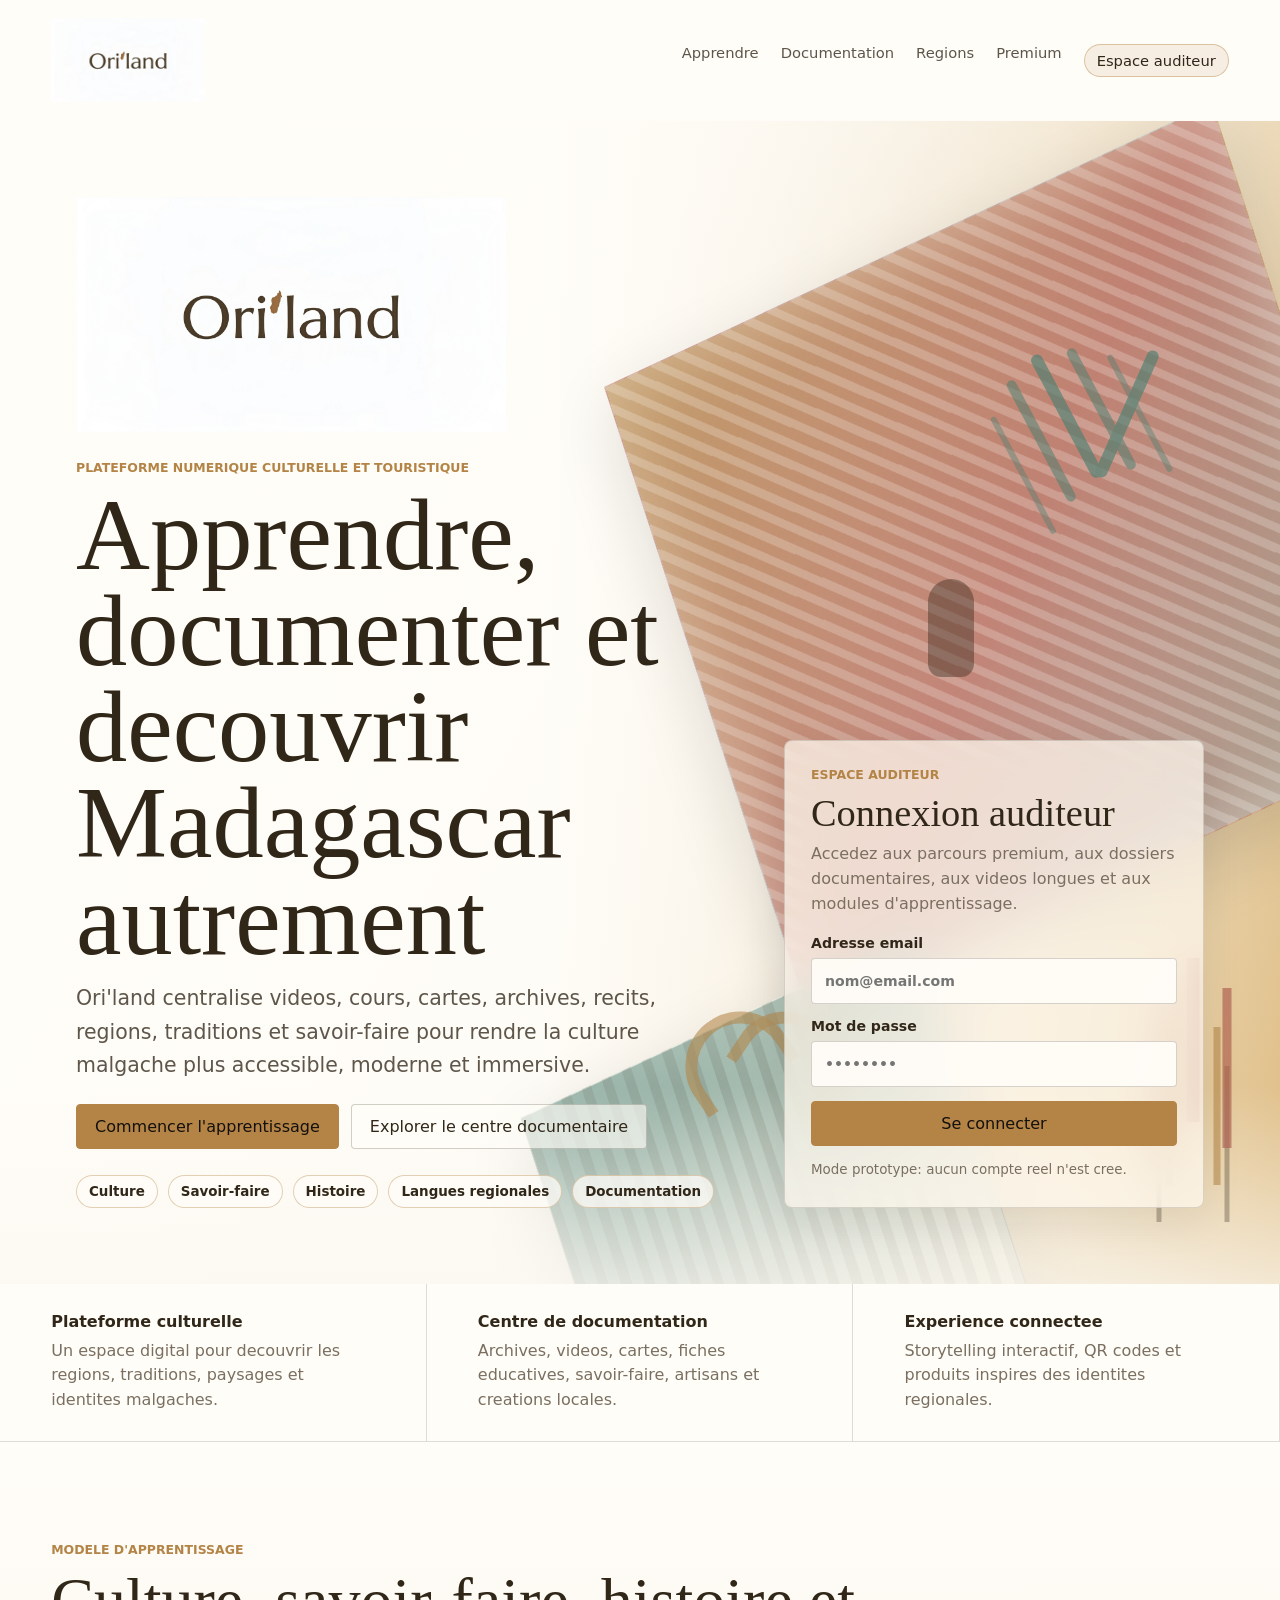
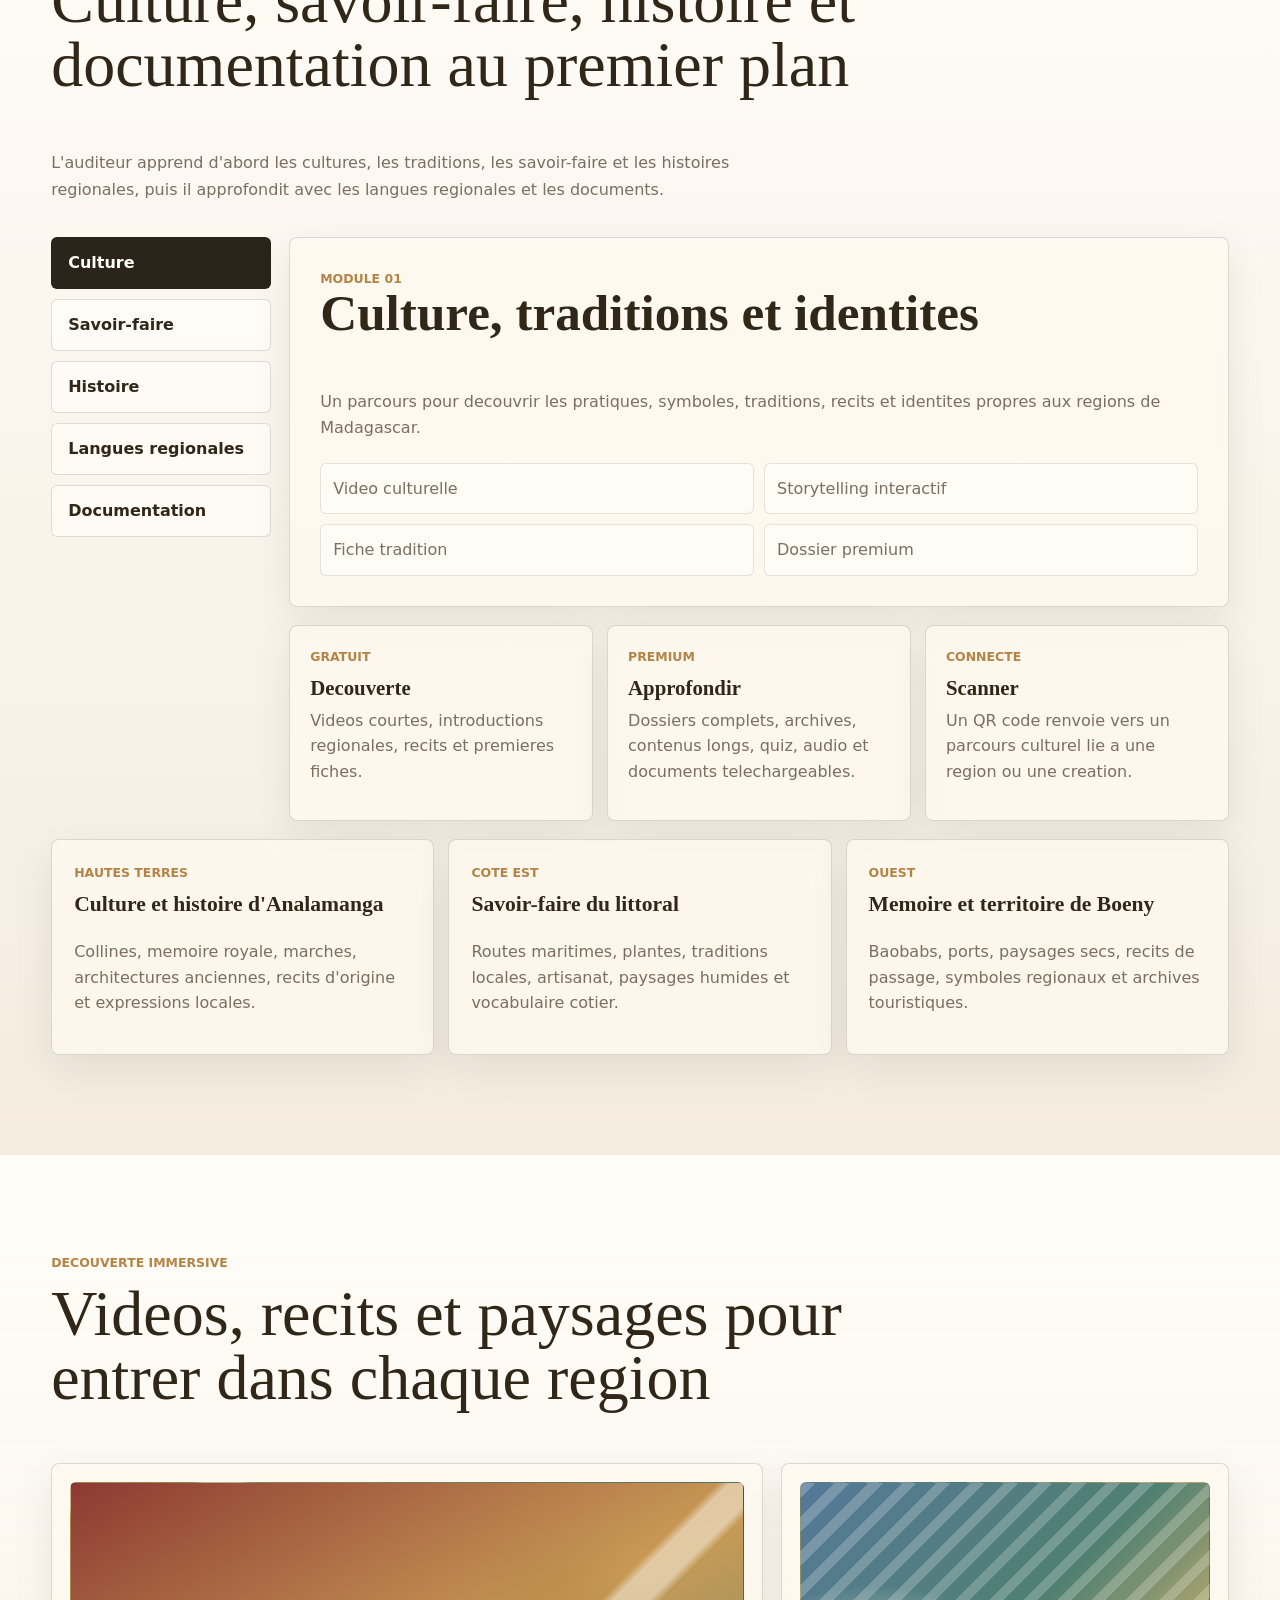
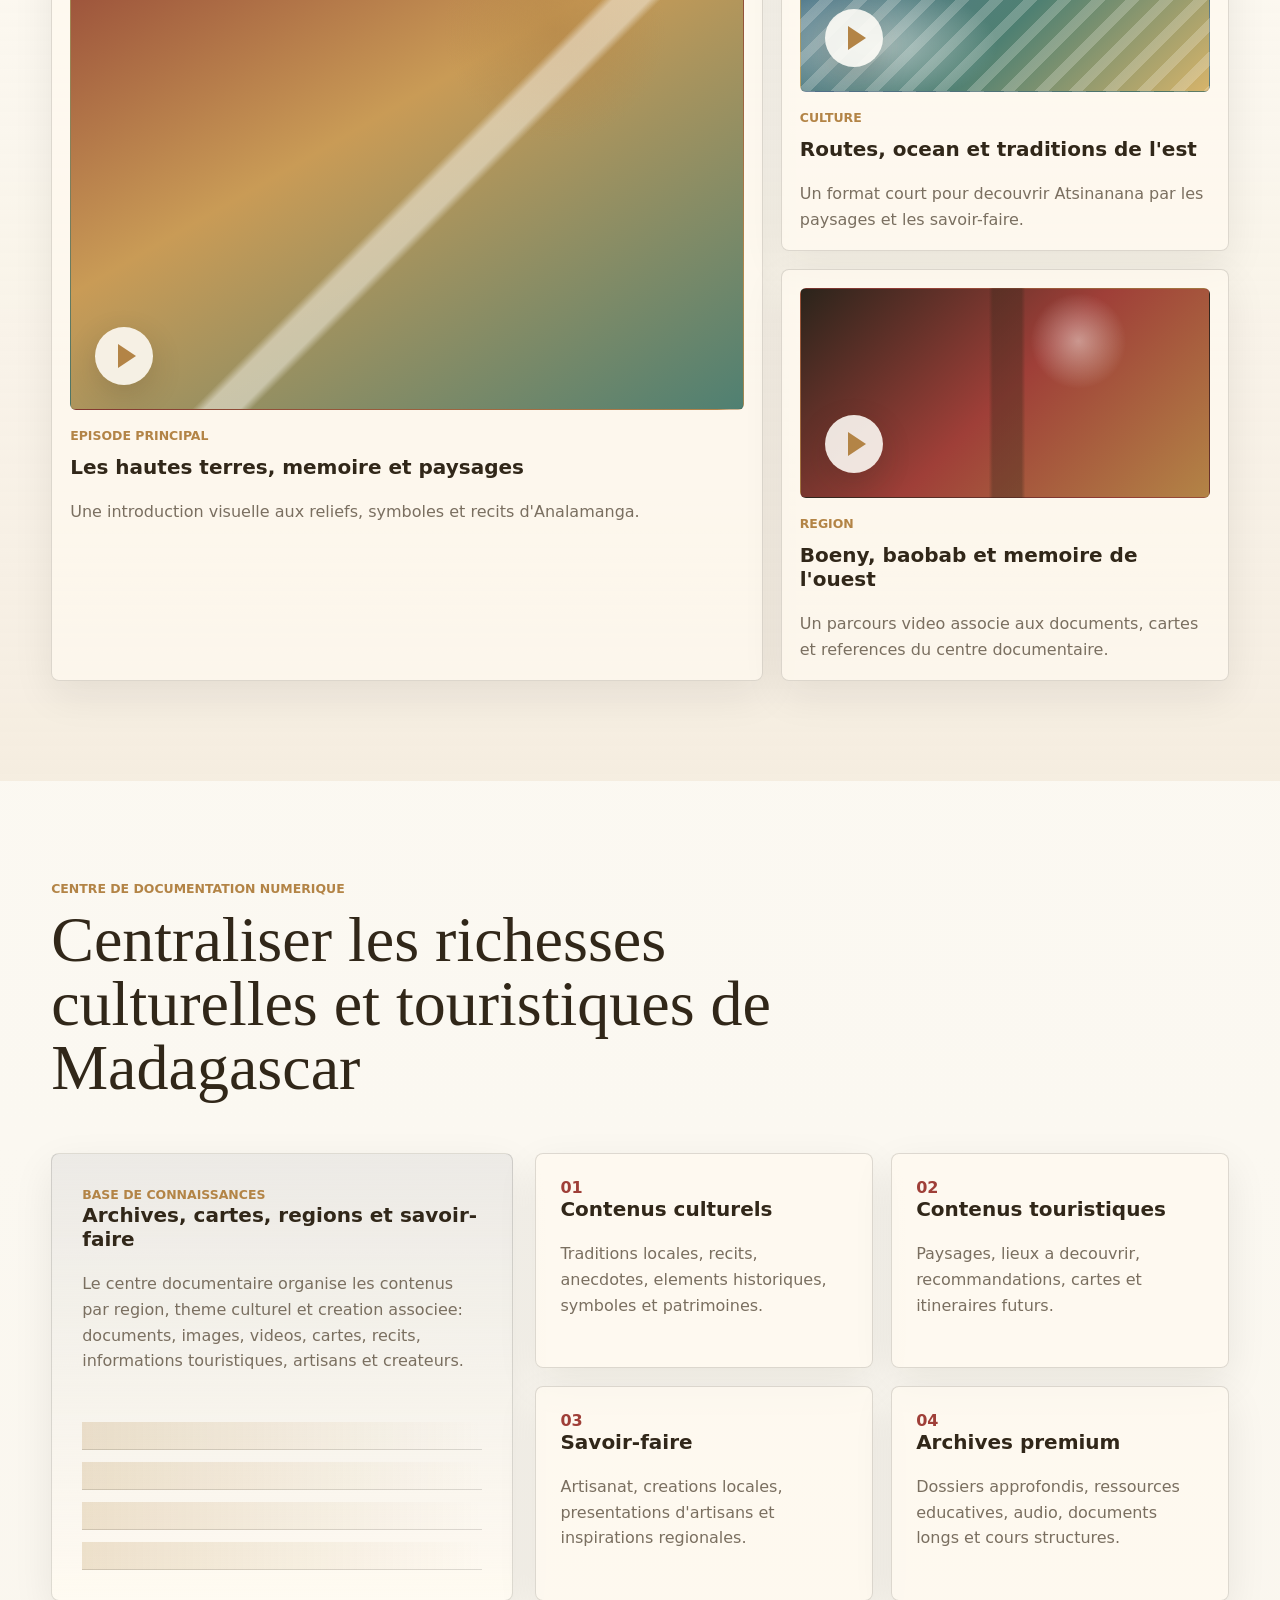
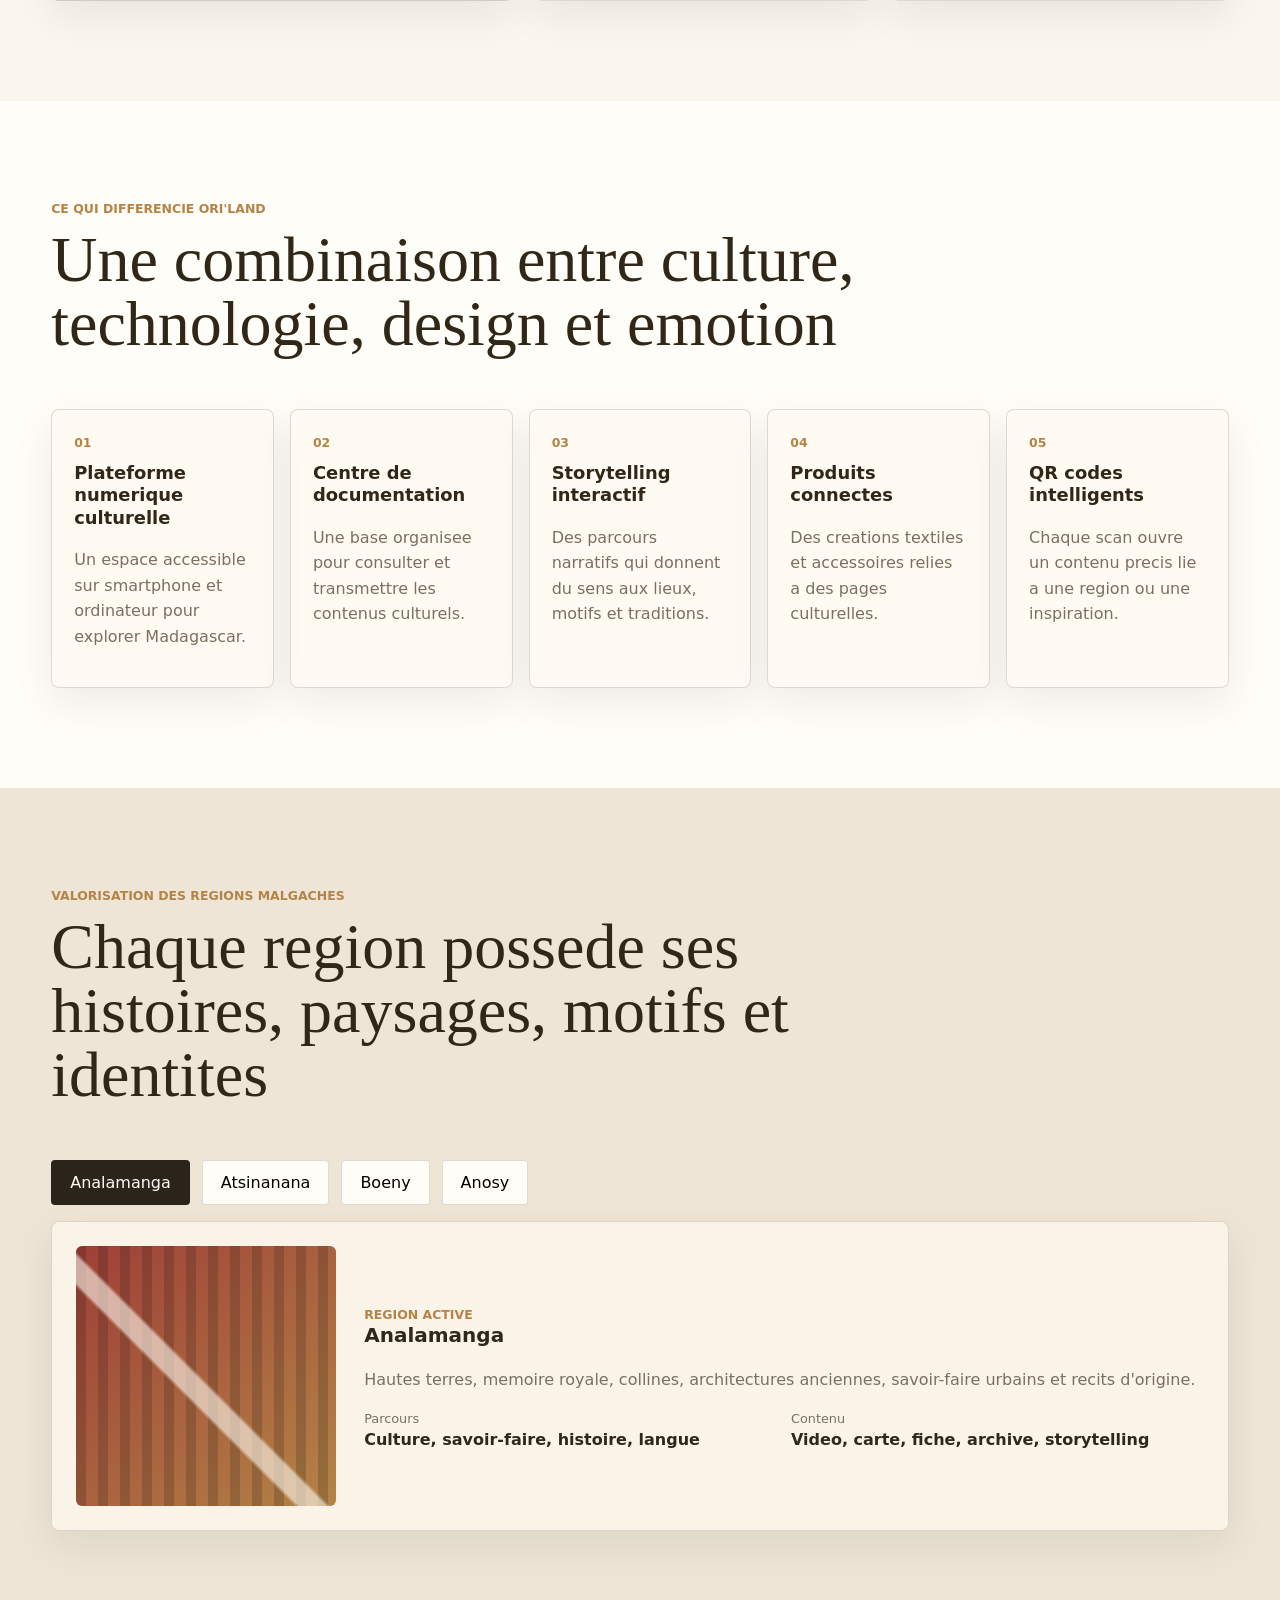
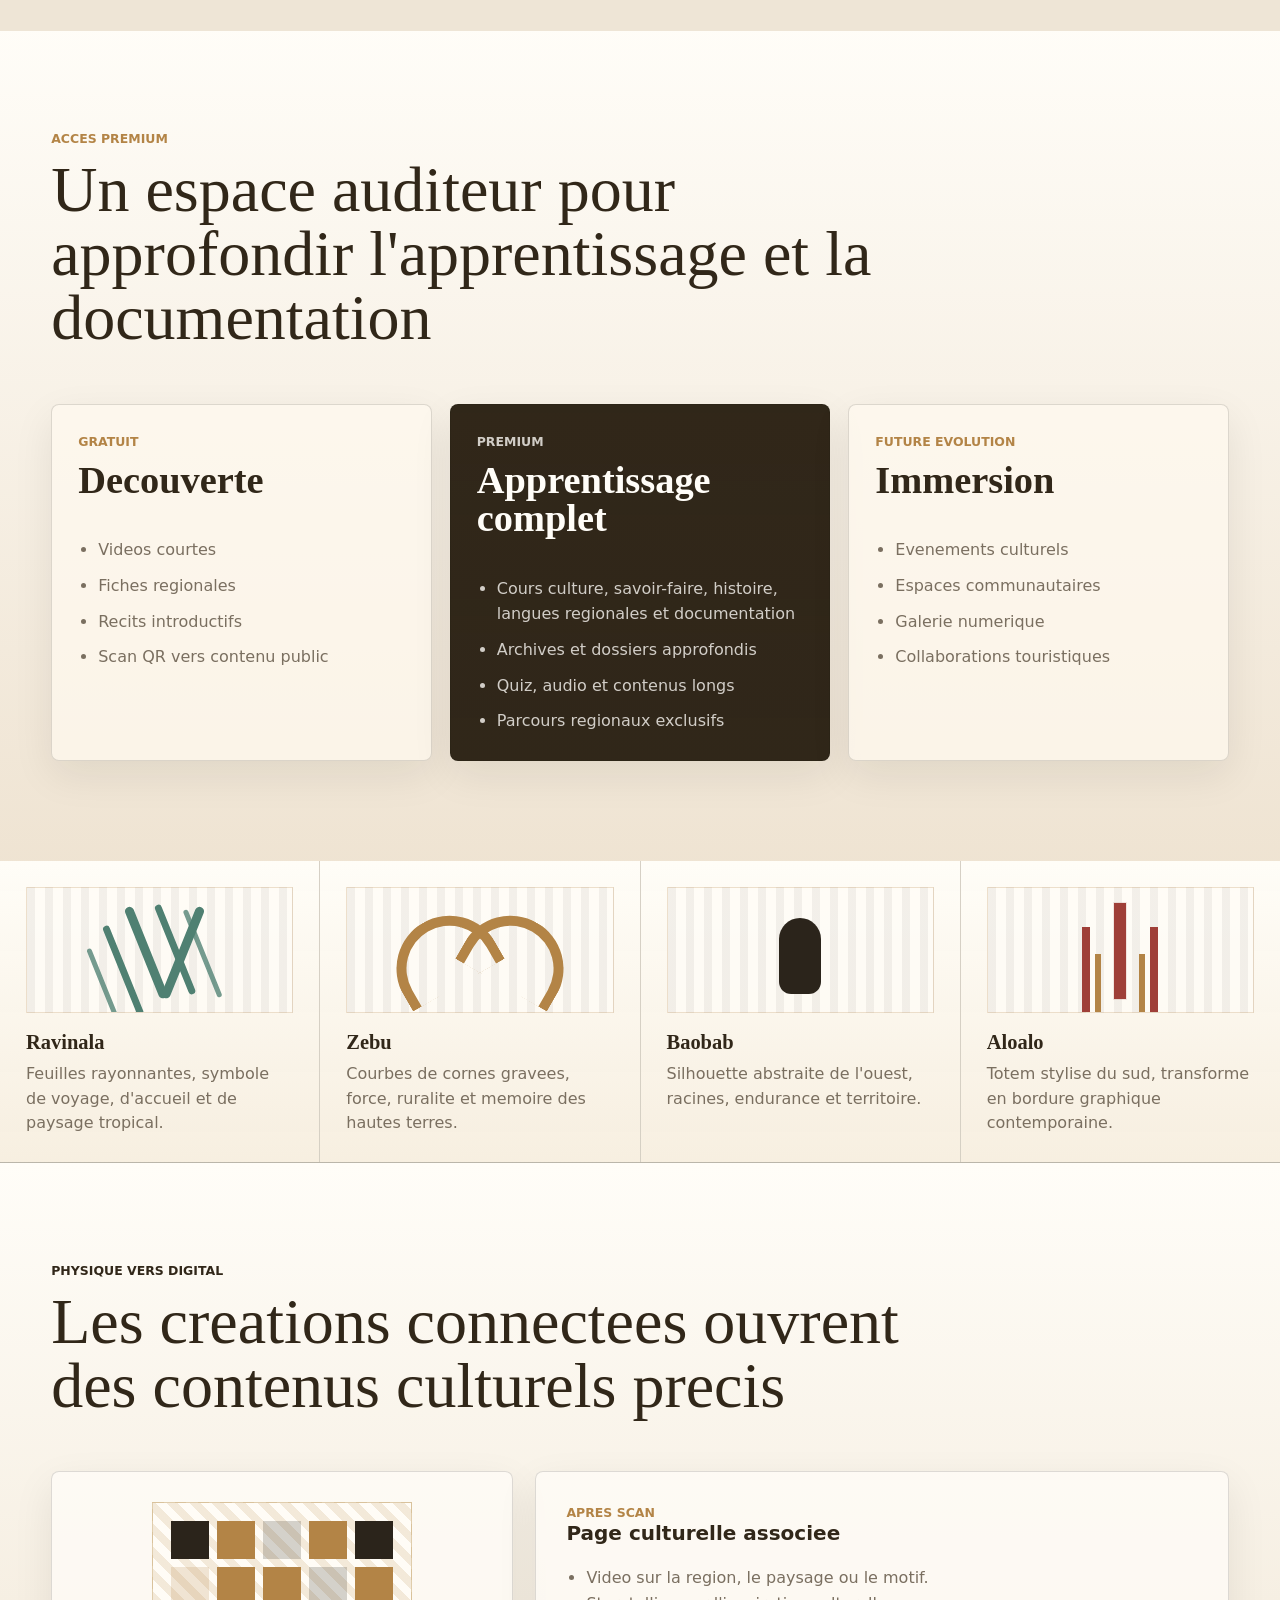
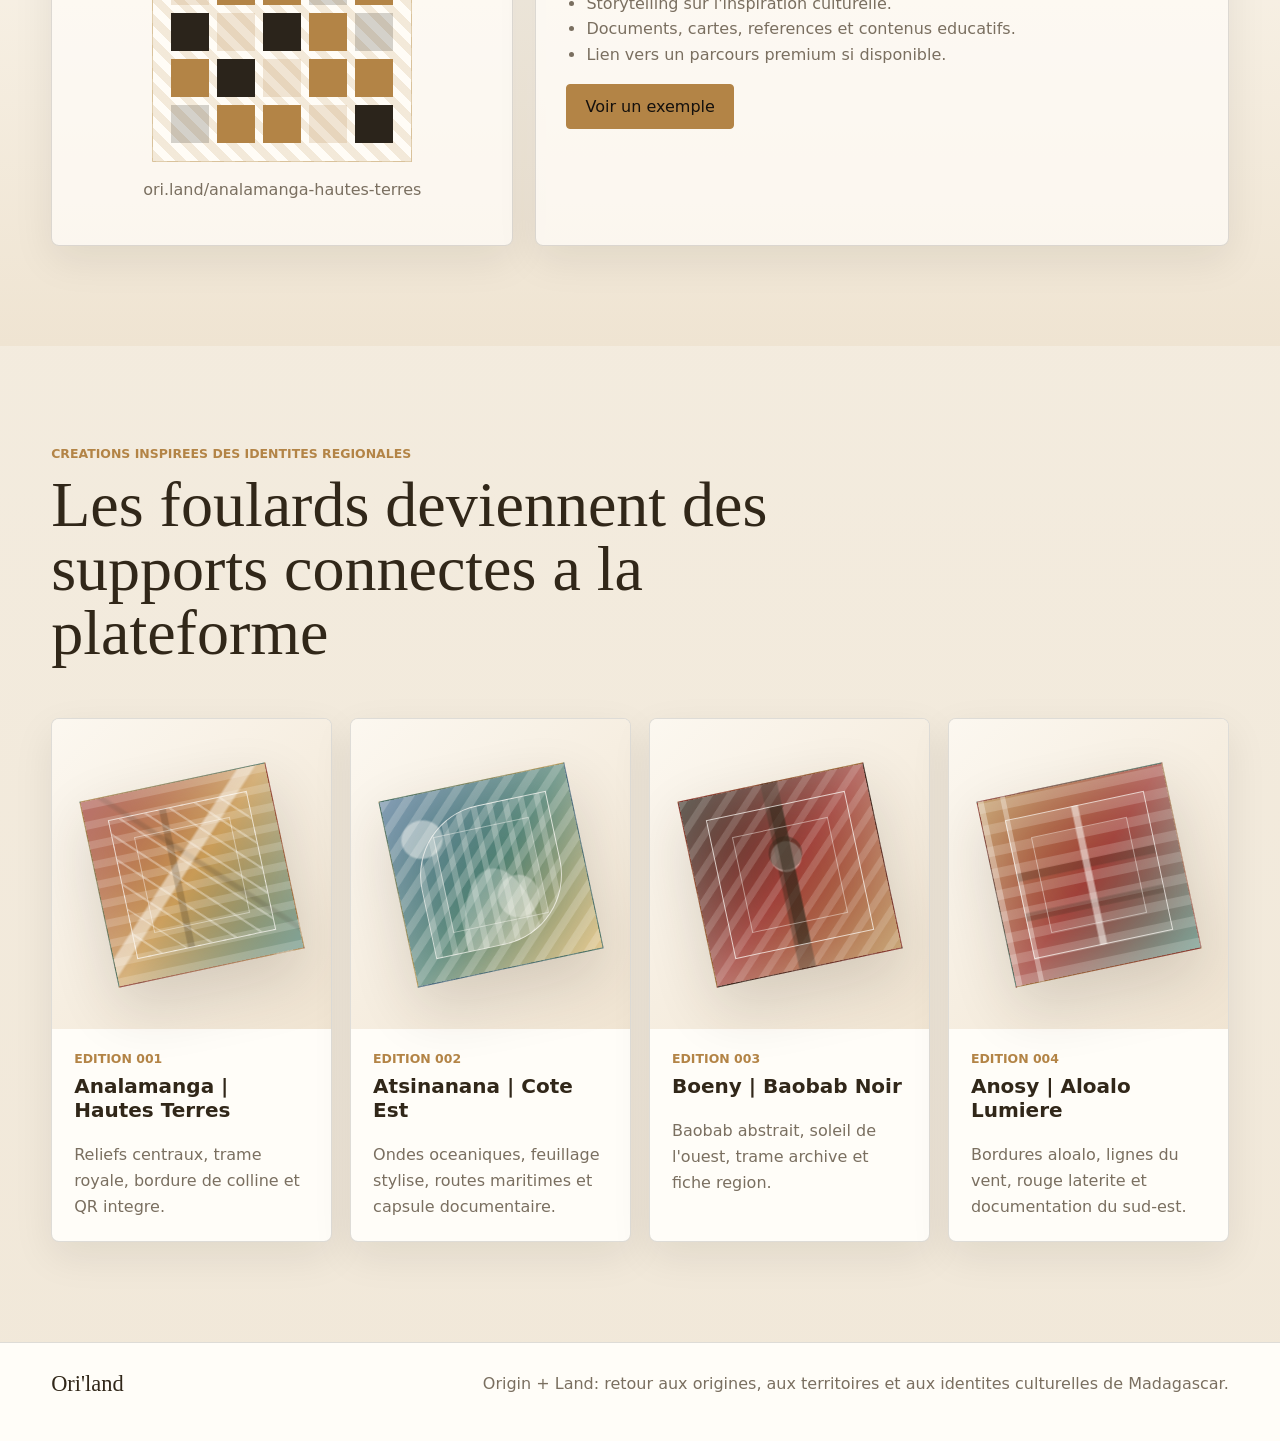
==== commit 9bd70844: "Update index.html" ====
--- a/index.html
+++ b/index.html
@@ -37,7 +37,7 @@
 
         <div class="hero-grid">
           <div class="hero-copy">
-            <img class="hero-logo" src="assets/oriland-logo.png" alt="Ori'land" />
+            <img class="hero-logo" src="oriland-logo.png" alt="Ori'land" />
             <p class="eyebrow">Plateforme numerique culturelle et touristique</p>
             <h1>Apprendre, documenter et decouvrir Madagascar autrement</h1>
             <p>
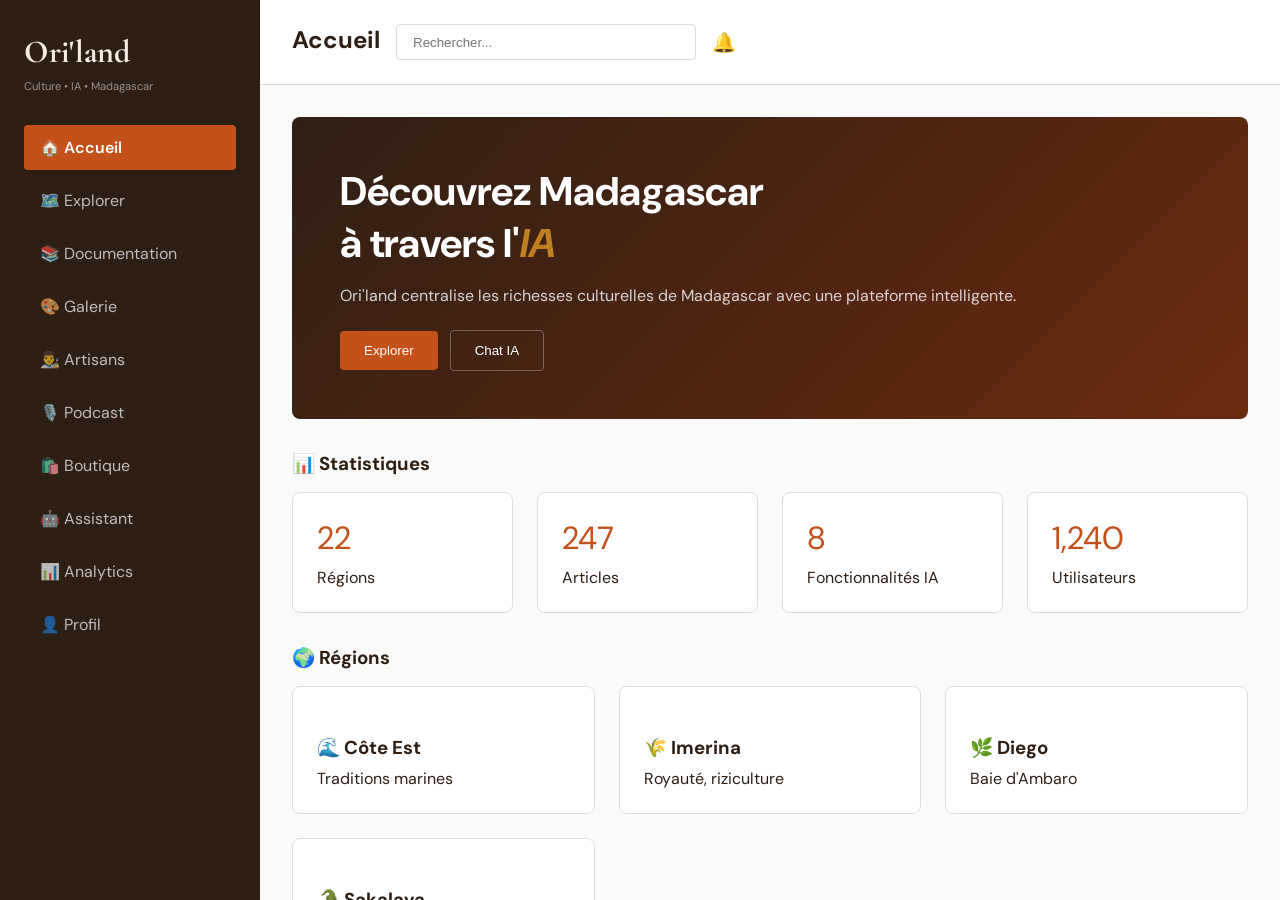
==== commit 9d1f0036: "Add files via upload" ====
--- a/index.html
+++ b/index.html
@@ -1,450 +1,246 @@
-<!doctype html>
+<!DOCTYPE html>
 <html lang="fr">
-  <head>
-    <meta charset="utf-8" />
-    <meta name="viewport" content="width=device-width, initial-scale=1" />
-    <title>Ori'land | Plateforme culturelle et documentaire</title>
-    <meta
-      name="description"
-      content="Ori'land est une plateforme numerique culturelle et touristique pour apprendre, documenter, decouvrir et valoriser les regions de Madagascar."
-    />
-    <link rel="stylesheet" href="styles.css" />
-  </head>
-  <body>
-    <header class="site-header">
-      <a class="brand" href="#accueil" aria-label="Ori'land accueil">
-        <img src="oriland-logo.png" alt="Ori'land" />
-      </a>
-      <nav aria-label="Navigation principale">
-        <a href="#apprentissage">Apprendre</a>
-        <a href="#documentation">Documentation</a>
-        <a href="#regions">Regions</a>
-        <a href="#premium">Premium</a>
-        <a class="nav-login" href="#connexion">Espace auditeur</a>
-      </nav>
-    </header>
-
-    <main>
-      <section class="hero" id="accueil">
-        <div class="hero-art" aria-hidden="true">
-          <div class="silk silk-one"></div>
-          <div class="silk silk-two"></div>
-          <div class="hero-symbol hero-ravinala"></div>
-          <div class="hero-symbol hero-zebu"></div>
-          <div class="hero-symbol hero-baobab"></div>
-          <div class="hero-symbol hero-aloalo"></div>
-        </div>
-
-        <div class="hero-grid">
-          <div class="hero-copy">
-            <img class="hero-logo" src="oriland-logo.png" alt="Ori'land" />
-            <p class="eyebrow">Plateforme numerique culturelle et touristique</p>
-            <h1>Apprendre, documenter et decouvrir Madagascar autrement</h1>
-            <p>
-              Ori'land centralise videos, cours, cartes, archives, recits, regions,
-              traditions et savoir-faire pour rendre la culture malgache plus
-              accessible, moderne et immersive.
-            </p>
-            <div class="hero-actions">
-              <a class="button primary" href="#apprentissage">Commencer l'apprentissage</a>
-              <a class="button secondary" href="#documentation">Explorer le centre documentaire</a>
+<head>
+    <meta charset="UTF-8">
+    <meta name="viewport" content="width=device-width, initial-scale=1.0">
+    <title>Ori'land</title>
+    <link href="https://fonts.googleapis.com/css2?family=Cormorant+Garamond:wght@300;400;600&family=DM+Sans:wght@400;500;600&display=swap" rel="stylesheet">
+    <style>
+        * { margin: 0; padding: 0; box-sizing: border-box; }
+        body { font-family: 'DM Sans', sans-serif; background: #fafaf8; color: #2E1F15; }
+        .container { display: flex; height: 100vh; }
+        .sidebar { width: 260px; background: #2E1F15; color: #F6EDE3; padding: 2rem 1.5rem; overflow-y: auto; }
+        .sidebar h1 { font-family: 'Cormorant Garamond', serif; font-size: 2rem; margin-bottom: 0.5rem; }
+        .sidebar p { font-size: 0.7rem; color: rgba(255,255,255,0.5); margin-bottom: 2rem; }
+        .nav { display: flex; flex-direction: column; gap: 0.5rem; }
+        .nav a { color: rgba(255,255,255,0.7); text-decoration: none; padding: 0.75rem 1rem; border-radius: 4px; cursor: pointer; }
+        .nav a:hover { background: rgba(255,255,255,0.1); color: #F6EDE3; }
+        .nav a.active { background: #C4501A; color: white; font-weight: 600; }
+        .main { flex: 1; display: flex; flex-direction: column; }
+        .topbar { background: white; padding: 1.5rem 2rem; border-bottom: 1px solid #ddd; display: flex; gap: 1rem; }
+        .topbar h2 { font-size: 1.5rem; margin: 0; }
+        .search { padding: 0.6rem 1rem; border: 1px solid #ddd; border-radius: 4px; flex: 1; max-width: 300px; }
+        .search:focus { outline: none; border-color: #C4501A; }
+        .content { flex: 1; overflow-y: auto; padding: 2rem; }
+        .page { display: none; }
+        .page.active { display: block; }
+        .hero { background: linear-gradient(135deg, #2E1F15 0%, #6B2A10 100%); color: white; padding: 3rem; border-radius: 8px; margin-bottom: 2rem; }
+        .hero h2 { font-size: 2.5rem; margin-bottom: 1rem; }
+        .hero em { color: #C08020; font-style: italic; }
+        .hero p { margin-bottom: 1.5rem; color: rgba(255,255,255,0.8); }
+        .btn { padding: 0.75rem 1.5rem; border: none; border-radius: 4px; cursor: pointer; margin-right: 0.5rem; }
+        .btn-primary { background: #C4501A; color: white; }
+        .btn-primary:hover { background: #E06030; }
+        .btn-secondary { background: transparent; color: white; border: 1px solid rgba(255,255,255,0.3); }
+        .grid { display: grid; grid-template-columns: repeat(auto-fit, minmax(250px, 1fr)); gap: 1.5rem; margin-bottom: 2rem; }
+        .card { background: white; padding: 1.5rem; border-radius: 8px; border: 1px solid #ddd; cursor: pointer; transition: all 0.2s; }
+        .card:hover { transform: translateY(-4px); box-shadow: 0 8px 16px rgba(0,0,0,0.1); }
+        .card h3 { margin-bottom: 0.5rem; }
+        .stats { display: grid; grid-template-columns: repeat(auto-fit, minmax(200px, 1fr)); gap: 1.5rem; margin-bottom: 2rem; }
+        .stat-card { background: white; padding: 1.5rem; border-radius: 8px; border: 1px solid #ddd; }
+        .stat-num { font-size: 2rem; color: #C4501A; display: block; margin-bottom: 0.5rem; }
+        .ai-panel { background: #0F2E1C; color: white; padding: 1.5rem; border-radius: 8px; margin-bottom: 2rem; }
+        .ai-item { padding: 1rem; background: rgba(255,255,255,0.05); border-radius: 4px; margin-bottom: 0.75rem; }
+        h2 { margin-bottom: 1.5rem; }
+        h3 { margin: 1.5rem 0 1rem; }
+    </style>
+</head>
+<body>
+    <div class="container">
+        <aside class="sidebar">
+            <h1>Ori'land</h1>
+            <p>Culture • IA • Madagascar</p>
+            <nav class="nav">
+                <a href="#" onclick="show('home')" class="nav-link active">🏠 Accueil</a>
+                <a href="#" onclick="show('explorer')" class="nav-link">🗺️ Explorer</a>
+                <a href="#" onclick="show('docs')" class="nav-link">📚 Documentation</a>
+                <a href="#" onclick="show('galerie')" class="nav-link">🎨 Galerie</a>
+                <a href="#" onclick="show('artisans')" class="nav-link">👨‍🎨 Artisans</a>
+                <a href="#" onclick="show('podcast')" class="nav-link">🎙️ Podcast</a>
+                <a href="#" onclick="show('boutique')" class="nav-link">🛍️ Boutique</a>
+                <a href="#" onclick="show('assistant')" class="nav-link">🤖 Assistant</a>
+                <a href="#" onclick="show('analytics')" class="nav-link">📊 Analytics</a>
+                <a href="#" onclick="show('profil')" class="nav-link">👤 Profil</a>
+            </nav>
+        </aside>
+
+        <main class="main">
+            <div class="topbar">
+                <h2 id="title">Accueil</h2>
+                <input type="text" class="search" placeholder="Rechercher...">
+                <button onclick="alert('3 notifications')" style="background: none; border: none; font-size: 1.2rem; cursor: pointer;">🔔</button>
             </div>
-            <div class="culture-codes" aria-label="Axes Ori'land">
-              <span>Culture</span>
-              <span>Savoir-faire</span>
-              <span>Histoire</span>
-              <span>Langues regionales</span>
-              <span>Documentation</span>
+
+            <div class="content">
+                <!-- HOME PAGE -->
+                <div id="home" class="page active">
+                    <div class="hero">
+                        <h2>Découvrez Madagascar<br>à travers l'<em>IA</em></h2>
+                        <p>Ori'land centralise les richesses culturelles de Madagascar avec une plateforme intelligente.</p>
+                        <button class="btn btn-primary" onclick="show('explorer')">Explorer</button>
+                        <button class="btn btn-secondary" onclick="show('assistant')">Chat IA</button>
+                    </div>
+                    <h3>📊 Statistiques</h3>
+                    <div class="stats">
+                        <div class="stat-card"><span class="stat-num">22</span>Régions</div>
+                        <div class="stat-card"><span class="stat-num">247</span>Articles</div>
+                        <div class="stat-card"><span class="stat-num">8</span>Fonctionnalités IA</div>
+                        <div class="stat-card"><span class="stat-num">1,240</span>Utilisateurs</div>
+                    </div>
+                    <h3>🌍 Régions</h3>
+                    <div class="grid">
+                        <div class="card" onclick="alert('Côte Est')"><h3>🌊 Côte Est</h3><p>Traditions marines</p></div>
+                        <div class="card" onclick="alert('Imerina')"><h3>🌾 Imerina</h3><p>Royauté, riziculture</p></div>
+                        <div class="card" onclick="alert('Diego')"><h3>🌿 Diego</h3><p>Baie d'Ambaro</p></div>
+                        <div class="card" onclick="alert('Sakalava')"><h3>🐊 Sakalava</h3><p>Baobabs</p></div>
+                    </div>
+                    <h3>✦ Recommandations IA</h3>
+                    <div class="ai-panel">
+                        <div class="ai-item"><h4>🌊 Traditions côtières</h4><p>97% match</p></div>
+                        <div class="ai-item"><h4>🎭 Hira Gasy</h4><p>94% match</p></div>
+                        <div class="ai-item"><h4>🌿 Pharmacopée</h4><p>89% match</p></div>
+                        <div class="ai-item"><h4>🏺 Zafimaniry</h4><p>85% match</p></div>
+                    </div>
+                </div>
+
+                <!-- EXPLORER PAGE -->
+                <div id="explorer" class="page">
+                    <h2>Explorez les 22 régions</h2>
+                    <div class="grid">
+                        <div class="card"><h3>🌊 Côte Est</h3><p>Betsimisaraka</p></div>
+                        <div class="card"><h3>🌾 Imerina</h3><p>Hauts Plateaux</p></div>
+                        <div class="card"><h3>🌿 Diego</h3><p>Nord</p></div>
+                        <div class="card"><h3>🐊 Sakalava</h3><p>Ouest</p></div>
+                        <div class="card"><h3>🎵 Betsileo</h3><p>Centre</p></div>
+                        <div class="card"><h3>🌵 Mahafaly</h3><p>Grand Sud</p></div>
+                        <div class="card"><h3>🦎 Antanosy</h3><p>Sud-Est</p></div>
+                        <div class="card"><h3>🌺 Zafimaniry</h3><p>Est</p></div>
+                    </div>
+                </div>
+
+                <!-- DOCS PAGE -->
+                <div id="docs" class="page">
+                    <h2>247 Articles</h2>
+                    <div class="grid">
+                        <div class="card"><h3>🎭 Famadihana</h3><p>Rituel ancestral</p></div>
+                        <div class="card"><h3>🎵 Valiha</h3><p>Instrument national</p></div>
+                        <div class="card"><h3>🏰 Rova</h3><p>Palais royal</p></div>
+                        <div class="card"><h3>🌳 Baobabs</h3><p>Allée mythique</p></div>
+                        <div class="card"><h3>🎨 Zafimaniry</h3><p>UNESCO</p></div>
+                        <div class="card"><h3>🌿 Pharmacopée</h3><p>Plantes</p></div>
+                    </div>
+                </div>
+
+                <!-- GALERIE PAGE -->
+                <div id="galerie" class="page">
+                    <h2>Galerie Culturelle</h2>
+                    <div class="grid">
+                        <div class="card"><h3>🧵 Tissages</h3><p>Lamba mena</p></div>
+                        <div class="card"><h3>🗿 Sculptures</h3><p>Aloalo</p></div>
+                        <div class="card"><h3>🏺 Poteries</h3><p>Céramiques</p></div>
+                        <div class="card"><h3>💍 Bijoux</h3><p>Parures</p></div>
+                        <div class="card"><h3>🏛️ Architecture</h3><p>Maisons</p></div>
+                        <div class="card"><h3>📂 Plus</h3><p>Explorez</p></div>
+                    </div>
+                </div>
+
+                <!-- ARTISANS PAGE -->
+                <div id="artisans" class="page">
+                    <h2>Les Artisans</h2>
+                    <div class="grid">
+                        <div class="card"><h3>👨‍🎨 Tisseurs</h3><p>Lamba</p></div>
+                        <div class="card"><h3>🔧 Sculpteurs</h3><p>Bois</p></div>
+                        <div class="card"><h3>🏺 Potiers</h3><p>Céramique</p></div>
+                        <div class="card"><h3>⚒️ Forgerons</h3><p>Fer</p></div>
+                        <div class="card"><h3>🌳 Bûcherons</h3><p>Bois</p></div>
+                        <div class="card"><h3>📍 Carte</h3><p>Localisation</p></div>
+                    </div>
+                </div>
+
+                <!-- PODCAST PAGE -->
+                <div id="podcast" class="page">
+                    <h2>🎙️ Podcast IA</h2>
+                    <div class="grid">
+                        <div class="card"><h3>Ep.1 - Famadihana</h3><p>25 min</p></div>
+                        <div class="card"><h3>Ep.2 - Valiha</h3><p>18 min</p></div>
+                        <div class="card"><h3>Ep.3 - Nord</h3><p>22 min</p></div>
+                        <div class="card"><h3>Ep.4 - Zafimaniry</h3><p>20 min</p></div>
+                    </div>
+                </div>
+
+                <!-- BOUTIQUE PAGE -->
+                <div id="boutique" class="page">
+                    <h2>🛍️ Boutique Foulards</h2>
+                    <div class="grid">
+                        <div class="card"><h3>🌊 Côte Est</h3><p>45,000 Ar</p></div>
+                        <div class="card"><h3>🌾 Imerina</h3><p>55,000 Ar</p></div>
+                        <div class="card"><h3>🐊 Sakalava</h3><p>40,000 Ar</p></div>
+                        <div class="card"><h3>👑 Premium</h3><p>85,000 Ar</p></div>
+                        <div class="card"><h3>⭐ Limited</h3><p>120,000 Ar</p></div>
+                        <div class="card"><h3>🛒 Panier</h3><p>0 articles</p></div>
+                    </div>
+                </div>
+
+                <!-- ASSISTANT PAGE -->
+                <div id="assistant" class="page">
+                    <h2>🤖 Assistant IA</h2>
+                    <div class="ai-panel">
+                        <h3>Guide IA</h3>
+                        <p>Bonjour ! Je suis votre assistant culturel. Comment puis-je vous aider ?</p>
+                        <input type="text" placeholder="Posez une question..." style="width: 100%; padding: 0.75rem; margin: 1rem 0; border: 1px solid #ddd; border-radius: 4px;">
+                        <button class="btn btn-primary" onclick="alert('Famadihana')">Famadihana</button>
+                        <button class="btn btn-primary" onclick="alert('Cultures marines')">Cultures</button>
+                        <button class="btn btn-primary" onclick="alert('Artisanat')">Artisanat</button>
+                    </div>
+                </div>
+
+                <!-- ANALYTICS PAGE -->
+                <div id="analytics" class="page">
+                    <h2>📊 Analytics</h2>
+                    <div class="grid">
+                        <div class="card"><h3>Régions</h3><p>Imerina 34% • Côte Est 28%</p></div>
+                        <div class="card"><h3>Sessions IA</h3><p>Total: 24 • Semaine: 8</p></div>
+                        <div class="card"><h3>Articles favoris</h3><p>Famadihana • Zafimaniry</p></div>
+                        <div class="card"><h3>Recommandations</h3><p>Pertinence: 92%</p></div>
+                    </div>
+                </div>
+
+                <!-- PROFIL PAGE -->
+                <div id="profil" class="page">
+                    <h2>👤 Mon Profil</h2>
+                    <div class="grid">
+                        <div class="card"><h3>📈 Activité</h3><p>Articles: 47 • Régions: 12</p></div>
+                        <div class="card"><h3>💾 Préférences</h3><p>Langue: Français • Région: Imerina</p></div>
+                        <div class="card"><h3>✦ Insights</h3><p>Intérêt pour rituels et musique</p></div>
+                        <div class="card"><h3>🎁 Badges</h3><p>Explorateur: 12 régions</p></div>
+                    </div>
+                </div>
             </div>
-          </div>
-
-          <aside class="member-card" id="connexion" aria-label="Espace utilisateur">
-            <p class="eyebrow">Espace auditeur</p>
-            <h2>Connexion auditeur</h2>
-            <p>
-              Accedez aux parcours premium, aux dossiers documentaires, aux videos
-              longues et aux modules d'apprentissage.
-            </p>
-            <form class="login-form" data-login-form>
-              <label>
-                Adresse email
-                <input type="text" inputmode="email" placeholder="nom@email.com" required />
-              </label>
-              <label>
-                Mot de passe
-                <input type="password" placeholder="••••••••" required />
-              </label>
-              <button class="button primary" type="submit">Se connecter</button>
-              <span class="form-note" data-login-note>Mode prototype: aucun compte reel n'est cree.</span>
-            </form>
-          </aside>
-        </div>
-      </section>
-
-      <section class="intro-band" aria-label="Difference Ori'land">
-        <div>
-          <strong>Plateforme culturelle</strong>
-          <span>Un espace digital pour decouvrir les regions, traditions, paysages et identites malgaches.</span>
-        </div>
-        <div>
-          <strong>Centre de documentation</strong>
-          <span>Archives, videos, cartes, fiches educatives, savoir-faire, artisans et creations locales.</span>
-        </div>
-        <div>
-          <strong>Experience connectee</strong>
-          <span>Storytelling interactif, QR codes et produits inspires des identites regionales.</span>
-        </div>
-      </section>
-
-      <section class="section learning" id="apprentissage">
-        <div class="section-heading">
-          <p class="eyebrow">Modele d'apprentissage</p>
-          <h2>Culture, savoir-faire, histoire et documentation au premier plan</h2>
-          <p>
-            L'auditeur apprend d'abord les cultures, les traditions, les savoir-faire
-            et les histoires regionales, puis il approfondit avec les langues
-            regionales et les documents.
-          </p>
-        </div>
-
-        <div class="learning-shell">
-          <div class="learning-tabs" role="tablist" aria-label="Modules d'apprentissage" data-learning-tabs>
-            <button class="active" type="button" data-track="culture">Culture</button>
-            <button type="button" data-track="savoirfaire">Savoir-faire</button>
-            <button type="button" data-track="histoire">Histoire</button>
-            <button type="button" data-track="langue">Langues regionales</button>
-            <button type="button" data-track="documentation">Documentation</button>
-          </div>
-
-          <article class="learning-view" data-learning-view>
-            <span class="panel-label">Module 01</span>
-            <h3>Culture, traditions et identites</h3>
-            <p>
-              Un parcours pour decouvrir les pratiques, symboles, traditions,
-              recits et identites propres aux regions de Madagascar.
-            </p>
-            <ul>
-              <li>Video culturelle</li>
-              <li>Storytelling interactif</li>
-              <li>Fiche tradition</li>
-              <li>Dossier premium</li>
-            </ul>
-          </article>
-
-          <div class="learning-progress" aria-label="Progression exemple">
-            <article>
-              <span>Gratuit</span>
-              <strong>Decouverte</strong>
-              <p>Videos courtes, introductions regionales, recits et premieres fiches.</p>
-            </article>
-            <article>
-              <span>Premium</span>
-              <strong>Approfondir</strong>
-              <p>Dossiers complets, archives, contenus longs, quiz, audio et documents telechargeables.</p>
-            </article>
-            <article>
-              <span>Connecte</span>
-              <strong>Scanner</strong>
-              <p>Un QR code renvoie vers un parcours culturel lie a une region ou une creation.</p>
-            </article>
-          </div>
-        </div>
-
-        <div class="language-regions" aria-label="Parcours culturels par region">
-          <article>
-            <span>Hautes terres</span>
-            <h3>Culture et histoire d'Analamanga</h3>
-            <p>Collines, memoire royale, marches, architectures anciennes, recits d'origine et expressions locales.</p>
-          </article>
-          <article>
-            <span>Cote Est</span>
-            <h3>Savoir-faire du littoral</h3>
-            <p>Routes maritimes, plantes, traditions locales, artisanat, paysages humides et vocabulaire cotier.</p>
-          </article>
-          <article>
-            <span>Ouest</span>
-            <h3>Memoire et territoire de Boeny</h3>
-            <p>Baobabs, ports, paysages secs, recits de passage, symboles regionaux et archives touristiques.</p>
-          </article>
-        </div>
-      </section>
-
-      <section class="section video-hub" id="videos">
-        <div class="section-heading">
-          <p class="eyebrow">Decouverte immersive</p>
-          <h2>Videos, recits et paysages pour entrer dans chaque region</h2>
-        </div>
-        <div class="video-grid">
-          <article class="video-card featured-video">
-            <div class="video-frame landscape-highlands" aria-hidden="true">
-              <span class="play-mark"></span>
-            </div>
-            <div>
-              <p class="panel-label">Episode principal</p>
-              <h3>Les hautes terres, memoire et paysages</h3>
-              <span>Une introduction visuelle aux reliefs, symboles et recits d'Analamanga.</span>
-            </div>
-          </article>
-          <article class="video-card">
-            <div class="video-frame landscape-coast" aria-hidden="true">
-              <span class="play-mark"></span>
-            </div>
-            <div>
-              <p class="panel-label">Culture</p>
-              <h3>Routes, ocean et traditions de l'est</h3>
-              <span>Un format court pour decouvrir Atsinanana par les paysages et les savoir-faire.</span>
-            </div>
-          </article>
-          <article class="video-card">
-            <div class="video-frame landscape-west" aria-hidden="true">
-              <span class="play-mark"></span>
-            </div>
-            <div>
-              <p class="panel-label">Region</p>
-              <h3>Boeny, baobab et memoire de l'ouest</h3>
-              <span>Un parcours video associe aux documents, cartes et references du centre documentaire.</span>
-            </div>
-          </article>
-        </div>
-      </section>
-
-      <section class="section library" id="documentation">
-        <div class="section-heading">
-          <p class="eyebrow">Centre de documentation numerique</p>
-          <h2>Centraliser les richesses culturelles et touristiques de Madagascar</h2>
-        </div>
-        <div class="library-layout">
-          <article class="feature-panel">
-            <span class="panel-label">Base de connaissances</span>
-            <h3>Archives, cartes, regions et savoir-faire</h3>
-            <p>
-              Le centre documentaire organise les contenus par region, theme culturel
-              et creation associee: documents, images, videos, cartes, recits,
-              informations touristiques, artisans et createurs.
-            </p>
-            <div class="archive-lines" aria-hidden="true">
-              <span></span><span></span><span></span><span></span>
-            </div>
-          </article>
-          <div class="content-grid">
-            <article>
-              <span>01</span>
-              <h3>Contenus culturels</h3>
-              <p>Traditions locales, recits, anecdotes, elements historiques, symboles et patrimoines.</p>
-            </article>
-            <article>
-              <span>02</span>
-              <h3>Contenus touristiques</h3>
-              <p>Paysages, lieux a decouvrir, recommandations, cartes et itineraires futurs.</p>
-            </article>
-            <article>
-              <span>03</span>
-              <h3>Savoir-faire</h3>
-              <p>Artisanat, creations locales, presentations d'artisans et inspirations regionales.</p>
-            </article>
-            <article>
-              <span>04</span>
-              <h3>Archives premium</h3>
-              <p>Dossiers approfondis, ressources educatives, audio, documents longs et cours structures.</p>
-            </article>
-          </div>
-        </div>
-      </section>
-
-      <section class="section ecosystem">
-        <div class="section-heading">
-          <p class="eyebrow">Ce qui differencie Ori'land</p>
-          <h2>Une combinaison entre culture, technologie, design et emotion</h2>
-        </div>
-        <div class="ecosystem-grid">
-          <article><span>01</span><h3>Plateforme numerique culturelle</h3><p>Un espace accessible sur smartphone et ordinateur pour explorer Madagascar.</p></article>
-          <article><span>02</span><h3>Centre de documentation</h3><p>Une base organisee pour consulter et transmettre les contenus culturels.</p></article>
-          <article><span>03</span><h3>Storytelling interactif</h3><p>Des parcours narratifs qui donnent du sens aux lieux, motifs et traditions.</p></article>
-          <article><span>04</span><h3>Produits connectes</h3><p>Des creations textiles et accessoires relies a des pages culturelles.</p></article>
-          <article><span>05</span><h3>QR codes intelligents</h3><p>Chaque scan ouvre un contenu precis lie a une region ou une inspiration.</p></article>
-        </div>
-      </section>
-
-      <section class="section regions" id="regions">
-        <div class="section-heading">
-          <p class="eyebrow">Valorisation des regions malgaches</p>
-          <h2>Chaque region possede ses histoires, paysages, motifs et identites</h2>
-        </div>
-        <div class="region-board" data-region-board>
-          <div class="region-tabs" role="tablist" aria-label="Regions de Madagascar">
-            <button class="active" type="button" data-region="analamanga">Analamanga</button>
-            <button type="button" data-region="atsinanana">Atsinanana</button>
-            <button type="button" data-region="boeny">Boeny</button>
-            <button type="button" data-region="anosy">Anosy</button>
-          </div>
-          <article class="region-detail" data-region-detail>
-            <div class="region-pattern" aria-hidden="true"></div>
-            <div>
-              <span class="panel-label">Region active</span>
-              <h3>Analamanga</h3>
-              <p>
-                Hautes terres, memoire royale, collines, architectures anciennes,
-                savoir-faire urbains et recits d'origine.
-              </p>
-              <dl>
-                <div><dt>Parcours</dt><dd>Culture, savoir-faire, histoire, langue</dd></div>
-                <div><dt>Contenu</dt><dd>Video, carte, fiche, archive, storytelling</dd></div>
-              </dl>
-            </div>
-          </article>
-        </div>
-      </section>
-
-      <section class="section premium" id="premium">
-        <div class="section-heading">
-          <p class="eyebrow">Acces premium</p>
-          <h2>Un espace auditeur pour approfondir l'apprentissage et la documentation</h2>
-        </div>
-        <div class="premium-grid">
-          <article class="plan-card">
-            <span>Gratuit</span>
-            <h3>Decouverte</h3>
-            <ul>
-              <li>Videos courtes</li>
-              <li>Fiches regionales</li>
-              <li>Recits introductifs</li>
-              <li>Scan QR vers contenu public</li>
-            </ul>
-          </article>
-          <article class="plan-card premium-plan">
-            <span>Premium</span>
-            <h3>Apprentissage complet</h3>
-            <ul>
-              <li>Cours culture, savoir-faire, histoire, langues regionales et documentation</li>
-              <li>Archives et dossiers approfondis</li>
-              <li>Quiz, audio et contenus longs</li>
-              <li>Parcours regionaux exclusifs</li>
-            </ul>
-          </article>
-          <article class="plan-card">
-            <span>Future evolution</span>
-            <h3>Immersion</h3>
-            <ul>
-              <li>Evenements culturels</li>
-              <li>Espaces communautaires</li>
-              <li>Galerie numerique</li>
-              <li>Collaborations touristiques</li>
-            </ul>
-          </article>
-        </div>
-      </section>
-
-      <section class="motif-strip" id="motifs" aria-label="Motifs culturels malgaches">
-        <div class="motif-item ravinala">
-          <span aria-hidden="true"></span>
-          <strong>Ravinala</strong>
-          <p>Feuilles rayonnantes, symbole de voyage, d'accueil et de paysage tropical.</p>
-        </div>
-        <div class="motif-item zebu">
-          <span aria-hidden="true"></span>
-          <strong>Zebu</strong>
-          <p>Courbes de cornes gravees, force, ruralite et memoire des hautes terres.</p>
-        </div>
-        <div class="motif-item baobab">
-          <span aria-hidden="true"></span>
-          <strong>Baobab</strong>
-          <p>Silhouette abstraite de l'ouest, racines, endurance et territoire.</p>
-        </div>
-        <div class="motif-item aloalo">
-          <span aria-hidden="true"></span>
-          <strong>Aloalo</strong>
-          <p>Totem stylise du sud, transforme en bordure graphique contemporaine.</p>
-        </div>
-      </section>
-
-      <section class="section connected" id="qr">
-        <div class="section-heading">
-          <p class="eyebrow">Physique vers digital</p>
-          <h2>Les creations connectees ouvrent des contenus culturels precis</h2>
-        </div>
-        <div class="connected-layout">
-          <article class="qr-card" aria-label="QR code decoratif integre au motif">
-            <div class="qr-weave">
-              <span></span><span></span><span></span><span></span><span></span>
-              <span></span><span></span><span></span><span></span><span></span>
-              <span></span><span></span><span></span><span></span><span></span>
-              <span></span><span></span><span></span><span></span><span></span>
-              <span></span><span></span><span></span><span></span><span></span>
-            </div>
-            <p>ori.land/analamanga-hautes-terres</p>
-          </article>
-          <article class="scan-result">
-            <span class="panel-label">Apres scan</span>
-            <h3>Page culturelle associee</h3>
-            <ul>
-              <li>Video sur la region, le paysage ou le motif.</li>
-              <li>Storytelling sur l'inspiration culturelle.</li>
-              <li>Documents, cartes, references et contenus educatifs.</li>
-              <li>Lien vers un parcours premium si disponible.</li>
-            </ul>
-            <button class="button primary" type="button" data-open-story>Voir un exemple</button>
-          </article>
-        </div>
-      </section>
-
-      <section class="section scarves" id="foulards">
-        <div class="section-heading">
-          <p class="eyebrow">Creations inspirees des identites regionales</p>
-          <h2>Les foulards deviennent des supports connectes a la plateforme</h2>
-        </div>
-        <div class="product-grid">
-          <article class="product-card">
-            <div class="scarf-visual highlands" aria-hidden="true"><span></span></div>
-            <div class="product-copy">
-              <p>Edition 001</p>
-              <h3>Analamanga | Hautes Terres</h3>
-              <span>Reliefs centraux, trame royale, bordure de colline et QR integre.</span>
-            </div>
-          </article>
-          <article class="product-card">
-            <div class="scarf-visual coast" aria-hidden="true"><span></span></div>
-            <div class="product-copy">
-              <p>Edition 002</p>
-              <h3>Atsinanana | Cote Est</h3>
-              <span>Ondes oceaniques, feuillage stylise, routes maritimes et capsule documentaire.</span>
-            </div>
-          </article>
-          <article class="product-card">
-            <div class="scarf-visual west" aria-hidden="true"><span></span></div>
-            <div class="product-copy">
-              <p>Edition 003</p>
-              <h3>Boeny | Baobab Noir</h3>
-              <span>Baobab abstrait, soleil de l'ouest, trame archive et fiche region.</span>
-            </div>
-          </article>
-          <article class="product-card">
-            <div class="scarf-visual south" aria-hidden="true"><span></span></div>
-            <div class="product-copy">
-              <p>Edition 004</p>
-              <h3>Anosy | Aloalo Lumiere</h3>
-              <span>Bordures aloalo, lignes du vent, rouge laterite et documentation du sud-est.</span>
-            </div>
-          </article>
-        </div>
-      </section>
-
-      <section class="story-drawer" data-story hidden>
-        <button type="button" aria-label="Fermer" data-close-story>x</button>
-        <p class="eyebrow">Exemple de parcours</p>
-        <h2>Hautes Terres, ligne de memoire</h2>
-        <p>
-          Le scan ouvre une video d'introduction, une fiche regionale, un lexique,
-          une carte, des reperes historiques et des documents pour continuer
-          l'apprentissage dans l'espace auditeur.
-        </p>
-      </section>
-    </main>
-
-    <footer>
-      <span>Ori'land</span>
-      <p>Origin + Land: retour aux origines, aux territoires et aux identites culturelles de Madagascar.</p>
-    </footer>
-
-    <script src="script.js"></script>
-  </body>
+        </main>
+    </div>
+
+    <script>
+        function show(page) {
+            document.querySelectorAll('.page').forEach(p => p.classList.remove('active'));
+            document.getElementById(page).classList.add('active');
+            
+            const titles = {
+                home: 'Accueil',
+                explorer: 'Explorer',
+                docs: 'Documentation',
+                galerie: 'Galerie',
+                artisans: 'Artisans',
+                podcast: 'Podcast',
+                boutique: 'Boutique',
+                assistant: 'Assistant IA',
+                analytics: 'Analytics',
+                profil: 'Profil'
+            };
+            document.getElementById('title').textContent = titles[page] || 'Ori\'land';
+            
+            document.querySelectorAll('.nav-link').forEach(link => link.classList.remove('active'));
+            event.target.classList.add('active');
+        }
+    </script>
+</body>
 </html>
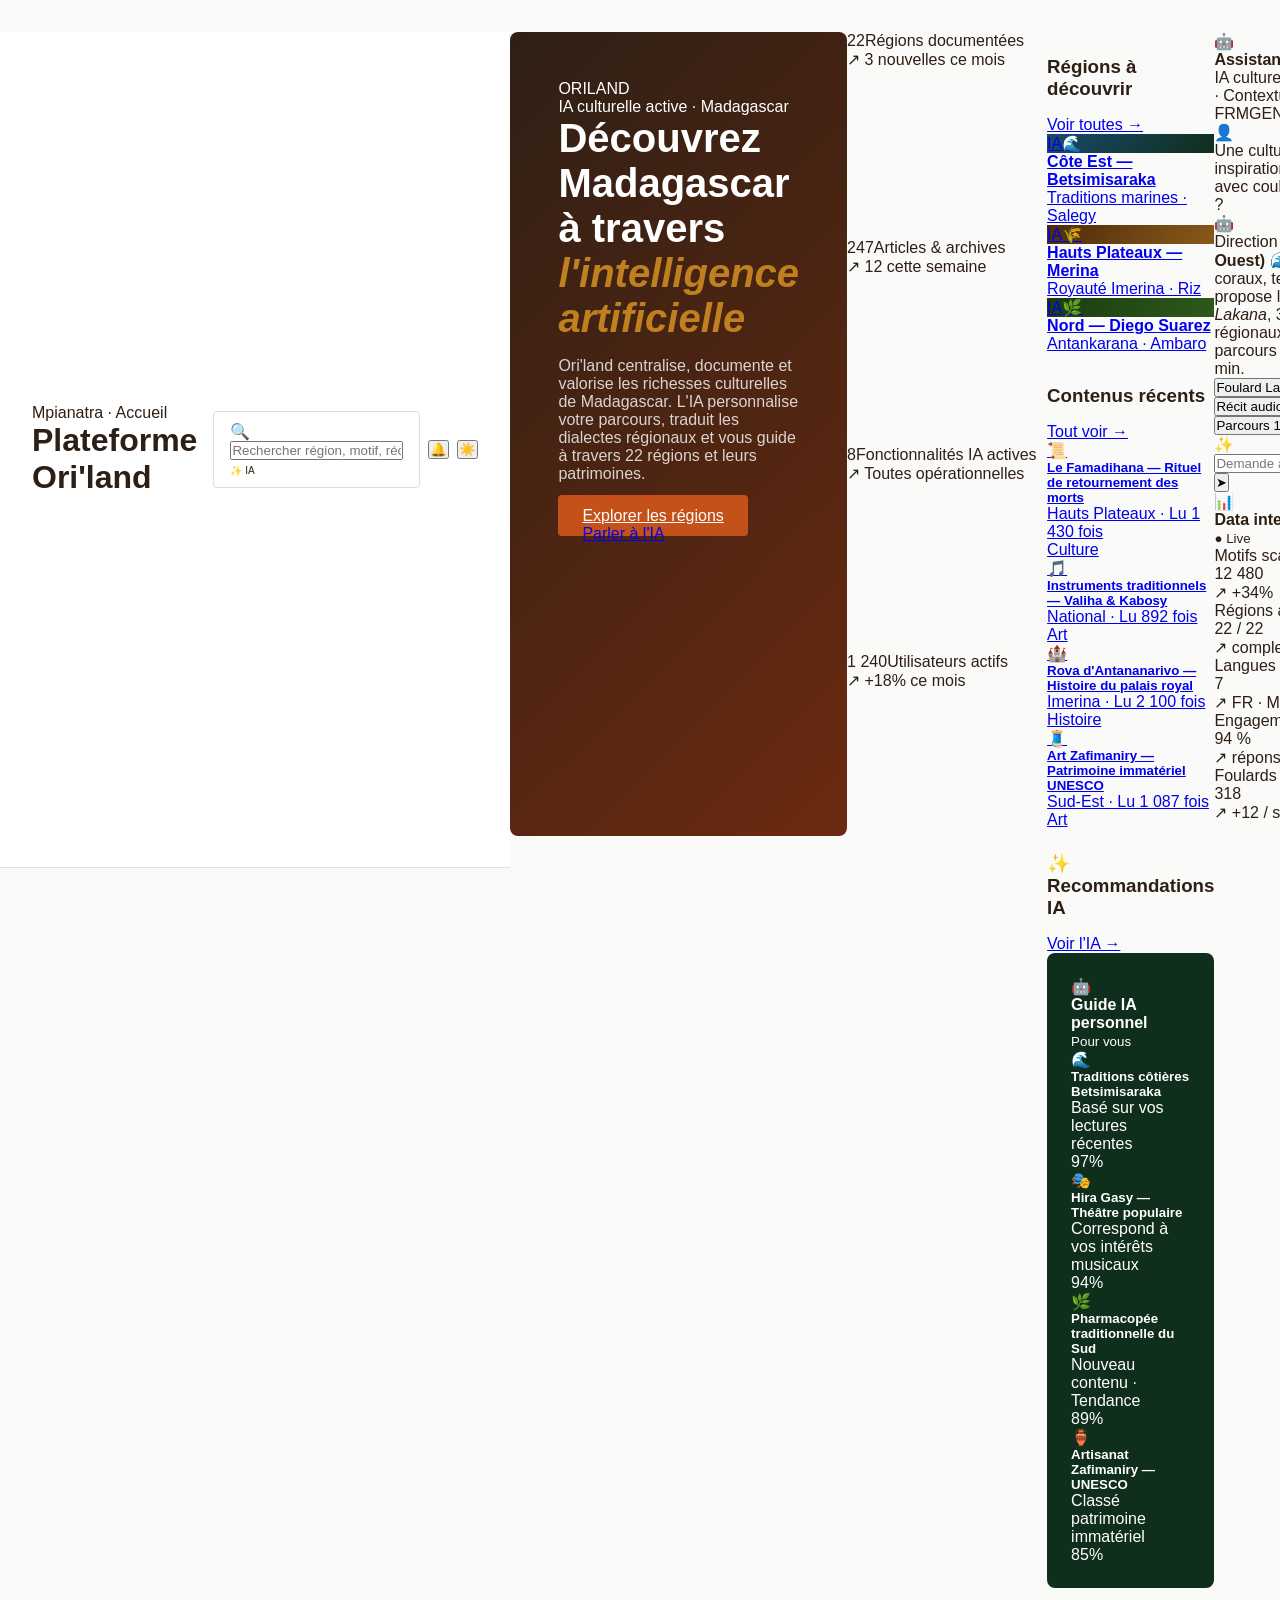
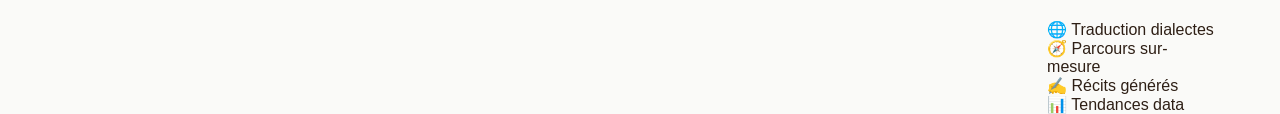
==== commit 5bd81fdb: "MAJ" ====
--- a/index.html
+++ b/index.html
@@ -1,246 +1,176 @@
-<!DOCTYPE html>
+<!doctype html>
 <html lang="fr">
 <head>
-    <meta charset="UTF-8">
-    <meta name="viewport" content="width=device-width, initial-scale=1.0">
-    <title>Ori'land</title>
-    <link href="https://fonts.googleapis.com/css2?family=Cormorant+Garamond:wght@300;400;600&family=DM+Sans:wght@400;500;600&display=swap" rel="stylesheet">
-    <style>
-        * { margin: 0; padding: 0; box-sizing: border-box; }
-        body { font-family: 'DM Sans', sans-serif; background: #fafaf8; color: #2E1F15; }
-        .container { display: flex; height: 100vh; }
-        .sidebar { width: 260px; background: #2E1F15; color: #F6EDE3; padding: 2rem 1.5rem; overflow-y: auto; }
-        .sidebar h1 { font-family: 'Cormorant Garamond', serif; font-size: 2rem; margin-bottom: 0.5rem; }
-        .sidebar p { font-size: 0.7rem; color: rgba(255,255,255,0.5); margin-bottom: 2rem; }
-        .nav { display: flex; flex-direction: column; gap: 0.5rem; }
-        .nav a { color: rgba(255,255,255,0.7); text-decoration: none; padding: 0.75rem 1rem; border-radius: 4px; cursor: pointer; }
-        .nav a:hover { background: rgba(255,255,255,0.1); color: #F6EDE3; }
-        .nav a.active { background: #C4501A; color: white; font-weight: 600; }
-        .main { flex: 1; display: flex; flex-direction: column; }
-        .topbar { background: white; padding: 1.5rem 2rem; border-bottom: 1px solid #ddd; display: flex; gap: 1rem; }
-        .topbar h2 { font-size: 1.5rem; margin: 0; }
-        .search { padding: 0.6rem 1rem; border: 1px solid #ddd; border-radius: 4px; flex: 1; max-width: 300px; }
-        .search:focus { outline: none; border-color: #C4501A; }
-        .content { flex: 1; overflow-y: auto; padding: 2rem; }
-        .page { display: none; }
-        .page.active { display: block; }
-        .hero { background: linear-gradient(135deg, #2E1F15 0%, #6B2A10 100%); color: white; padding: 3rem; border-radius: 8px; margin-bottom: 2rem; }
-        .hero h2 { font-size: 2.5rem; margin-bottom: 1rem; }
-        .hero em { color: #C08020; font-style: italic; }
-        .hero p { margin-bottom: 1.5rem; color: rgba(255,255,255,0.8); }
-        .btn { padding: 0.75rem 1.5rem; border: none; border-radius: 4px; cursor: pointer; margin-right: 0.5rem; }
-        .btn-primary { background: #C4501A; color: white; }
-        .btn-primary:hover { background: #E06030; }
-        .btn-secondary { background: transparent; color: white; border: 1px solid rgba(255,255,255,0.3); }
-        .grid { display: grid; grid-template-columns: repeat(auto-fit, minmax(250px, 1fr)); gap: 1.5rem; margin-bottom: 2rem; }
-        .card { background: white; padding: 1.5rem; border-radius: 8px; border: 1px solid #ddd; cursor: pointer; transition: all 0.2s; }
-        .card:hover { transform: translateY(-4px); box-shadow: 0 8px 16px rgba(0,0,0,0.1); }
-        .card h3 { margin-bottom: 0.5rem; }
-        .stats { display: grid; grid-template-columns: repeat(auto-fit, minmax(200px, 1fr)); gap: 1.5rem; margin-bottom: 2rem; }
-        .stat-card { background: white; padding: 1.5rem; border-radius: 8px; border: 1px solid #ddd; }
-        .stat-num { font-size: 2rem; color: #C4501A; display: block; margin-bottom: 0.5rem; }
-        .ai-panel { background: #0F2E1C; color: white; padding: 1.5rem; border-radius: 8px; margin-bottom: 2rem; }
-        .ai-item { padding: 1rem; background: rgba(255,255,255,0.05); border-radius: 4px; margin-bottom: 0.75rem; }
-        h2 { margin-bottom: 1.5rem; }
-        h3 { margin: 1.5rem 0 1rem; }
-    </style>
+<meta charset="utf-8" />
+<meta name="viewport" content="width=device-width,initial-scale=1" />
+<title>Ori'land — Plateforme culturelle augmentée par l'IA</title>
+<meta name="description" content="Ori'land centralise, documente et valorise les richesses culturelles de Madagascar grâce à l'IA et la data : 22 régions, archives, foulards QR." />
+<link rel="preconnect" href="https://fonts.googleapis.com">
+<link rel="preconnect" href="https://fonts.gstatic.com" crossorigin>
+<link href="https://fonts.googleapis.com/css2?family=Cormorant+Garamond:wght@300;400;500&family=Inter:wght@400;500;600&display=swap" rel="stylesheet">
+<link rel="stylesheet" href="styles.css" />
 </head>
 <body>
-    <div class="container">
-        <aside class="sidebar">
-            <h1>Ori'land</h1>
-            <p>Culture • IA • Madagascar</p>
-            <nav class="nav">
-                <a href="#" onclick="show('home')" class="nav-link active">🏠 Accueil</a>
-                <a href="#" onclick="show('explorer')" class="nav-link">🗺️ Explorer</a>
-                <a href="#" onclick="show('docs')" class="nav-link">📚 Documentation</a>
-                <a href="#" onclick="show('galerie')" class="nav-link">🎨 Galerie</a>
-                <a href="#" onclick="show('artisans')" class="nav-link">👨‍🎨 Artisans</a>
-                <a href="#" onclick="show('podcast')" class="nav-link">🎙️ Podcast</a>
-                <a href="#" onclick="show('boutique')" class="nav-link">🛍️ Boutique</a>
-                <a href="#" onclick="show('assistant')" class="nav-link">🤖 Assistant</a>
-                <a href="#" onclick="show('analytics')" class="nav-link">📊 Analytics</a>
-                <a href="#" onclick="show('profil')" class="nav-link">👤 Profil</a>
-            </nav>
-        </aside>
 
-        <main class="main">
-            <div class="topbar">
-                <h2 id="title">Accueil</h2>
-                <input type="text" class="search" placeholder="Rechercher...">
-                <button onclick="alert('3 notifications')" style="background: none; border: none; font-size: 1.2rem; cursor: pointer;">🔔</button>
-            </div>
+<main class="container" style="padding-top:32px;padding-bottom:32px">
 
-            <div class="content">
-                <!-- HOME PAGE -->
-                <div id="home" class="page active">
-                    <div class="hero">
-                        <h2>Découvrez Madagascar<br>à travers l'<em>IA</em></h2>
-                        <p>Ori'land centralise les richesses culturelles de Madagascar avec une plateforme intelligente.</p>
-                        <button class="btn btn-primary" onclick="show('explorer')">Explorer</button>
-                        <button class="btn btn-secondary" onclick="show('assistant')">Chat IA</button>
-                    </div>
-                    <h3>📊 Statistiques</h3>
-                    <div class="stats">
-                        <div class="stat-card"><span class="stat-num">22</span>Régions</div>
-                        <div class="stat-card"><span class="stat-num">247</span>Articles</div>
-                        <div class="stat-card"><span class="stat-num">8</span>Fonctionnalités IA</div>
-                        <div class="stat-card"><span class="stat-num">1,240</span>Utilisateurs</div>
-                    </div>
-                    <h3>🌍 Régions</h3>
-                    <div class="grid">
-                        <div class="card" onclick="alert('Côte Est')"><h3>🌊 Côte Est</h3><p>Traditions marines</p></div>
-                        <div class="card" onclick="alert('Imerina')"><h3>🌾 Imerina</h3><p>Royauté, riziculture</p></div>
-                        <div class="card" onclick="alert('Diego')"><h3>🌿 Diego</h3><p>Baie d'Ambaro</p></div>
-                        <div class="card" onclick="alert('Sakalava')"><h3>🐊 Sakalava</h3><p>Baobabs</p></div>
-                    </div>
-                    <h3>✦ Recommandations IA</h3>
-                    <div class="ai-panel">
-                        <div class="ai-item"><h4>🌊 Traditions côtières</h4><p>97% match</p></div>
-                        <div class="ai-item"><h4>🎭 Hira Gasy</h4><p>94% match</p></div>
-                        <div class="ai-item"><h4>🌿 Pharmacopée</h4><p>89% match</p></div>
-                        <div class="ai-item"><h4>🏺 Zafimaniry</h4><p>85% match</p></div>
-                    </div>
-                </div>
+  <!-- TOPBAR -->
+  <div class="topbar">
+    <div>
+      <div class="kicker">Mpianatra · Accueil</div>
+      <h1>Plateforme Ori'land</h1>
+    </div>
+    <div style="display:flex;gap:8px;align-items:center">
+      <div class="search">
+        <span>🔍</span>
+        <input placeholder="Rechercher région, motif, récit…" />
+        <small style="color:var(--emerald);font-size:10px">✨ IA</small>
+      </div>
+      <button class="icon-btn">🔔</button>
+      <button class="icon-btn">☀️</button>
+    </div>
+  </div>
 
-                <!-- EXPLORER PAGE -->
-                <div id="explorer" class="page">
-                    <h2>Explorez les 22 régions</h2>
-                    <div class="grid">
-                        <div class="card"><h3>🌊 Côte Est</h3><p>Betsimisaraka</p></div>
-                        <div class="card"><h3>🌾 Imerina</h3><p>Hauts Plateaux</p></div>
-                        <div class="card"><h3>🌿 Diego</h3><p>Nord</p></div>
-                        <div class="card"><h3>🐊 Sakalava</h3><p>Ouest</p></div>
-                        <div class="card"><h3>🎵 Betsileo</h3><p>Centre</p></div>
-                        <div class="card"><h3>🌵 Mahafaly</h3><p>Grand Sud</p></div>
-                        <div class="card"><h3>🦎 Antanosy</h3><p>Sud-Est</p></div>
-                        <div class="card"><h3>🌺 Zafimaniry</h3><p>Est</p></div>
-                    </div>
-                </div>
+  <!-- HERO -->
+  <section class="hero">
+    <div class="glow"></div>
+    <span class="watermark">ORILAND</span>
+    <div class="hero-inner">
+      <div class="badge"><span class="dot"></span> IA culturelle active · Madagascar</div>
+      <h2>Découvrez Madagascar<br/>à travers <em>l'intelligence artificielle</em></h2>
+      <p>Ori'land centralise, documente et valorise les richesses culturelles de Madagascar. L'IA personnalise votre parcours, traduit les dialectes régionaux et vous guide à travers 22 régions et leurs patrimoines.</p>
+      <div class="hero-actions">
+        <a class="btn btn-primary" href="regions.html">Explorer les régions</a>
+        <a class="btn btn-ghost" href="#assistant">Parler à l'IA</a>
+      </div>
+    </div>
+  </section>
 
-                <!-- DOCS PAGE -->
-                <div id="docs" class="page">
-                    <h2>247 Articles</h2>
-                    <div class="grid">
-                        <div class="card"><h3>🎭 Famadihana</h3><p>Rituel ancestral</p></div>
-                        <div class="card"><h3>🎵 Valiha</h3><p>Instrument national</p></div>
-                        <div class="card"><h3>🏰 Rova</h3><p>Palais royal</p></div>
-                        <div class="card"><h3>🌳 Baobabs</h3><p>Allée mythique</p></div>
-                        <div class="card"><h3>🎨 Zafimaniry</h3><p>UNESCO</p></div>
-                        <div class="card"><h3>🌿 Pharmacopée</h3><p>Plantes</p></div>
-                    </div>
-                </div>
+  <!-- STATS -->
+  <section class="stats">
+    <div class="stat"><span class="n">22</span><span class="l">Régions documentées</span><div class="d">↗ 3 nouvelles ce mois</div></div>
+    <div class="stat"><span class="n">247</span><span class="l">Articles & archives</span><div class="d">↗ 12 cette semaine</div></div>
+    <div class="stat"><span class="n ai">8</span><span class="l">Fonctionnalités IA actives</span><div class="d">↗ Toutes opérationnelles</div></div>
+    <div class="stat"><span class="n">1 240</span><span class="l">Utilisateurs actifs</span><div class="d">↗ +18% ce mois</div></div>
+  </section>
 
-                <!-- GALERIE PAGE -->
-                <div id="galerie" class="page">
-                    <h2>Galerie Culturelle</h2>
-                    <div class="grid">
-                        <div class="card"><h3>🧵 Tissages</h3><p>Lamba mena</p></div>
-                        <div class="card"><h3>🗿 Sculptures</h3><p>Aloalo</p></div>
-                        <div class="card"><h3>🏺 Poteries</h3><p>Céramiques</p></div>
-                        <div class="card"><h3>💍 Bijoux</h3><p>Parures</p></div>
-                        <div class="card"><h3>🏛️ Architecture</h3><p>Maisons</p></div>
-                        <div class="card"><h3>📂 Plus</h3><p>Explorez</p></div>
-                    </div>
-                </div>
+  <!-- REGIONS + AI PANEL -->
+  <section class="grid-3">
+    <div>
+      <div class="section-title"><h3>Régions à découvrir</h3><a href="regions.html">Voir toutes →</a></div>
+      <div class="regions">
+        <a class="region" href="regions.html">
+          <div class="cover" style="background:linear-gradient(135deg,#1A4A6B,#0F2E1C)"><span class="tag">IA</span>🌊</div>
+          <div class="info"><h4>Côte Est — Betsimisaraka</h4><p>Traditions marines · Salegy</p></div>
+        </a>
+        <a class="region" href="regions.html">
+          <div class="cover" style="background:linear-gradient(135deg,#4A2A0A,#8B5A1A)"><span class="tag">IA</span>🌾</div>
+          <div class="info"><h4>Hauts Plateaux — Merina</h4><p>Royauté Imerina · Riz</p></div>
+        </a>
+        <a class="region" href="regions.html">
+          <div class="cover" style="background:linear-gradient(135deg,#1A3B0F,#2E5A1A)"><span class="tag">IA</span>🌿</div>
+          <div class="info"><h4>Nord — Diego Suarez</h4><p>Antankarana · Ambaro</p></div>
+        </a>
+      </div>
 
-                <!-- ARTISANS PAGE -->
-                <div id="artisans" class="page">
-                    <h2>Les Artisans</h2>
-                    <div class="grid">
-                        <div class="card"><h3>👨‍🎨 Tisseurs</h3><p>Lamba</p></div>
-                        <div class="card"><h3>🔧 Sculpteurs</h3><p>Bois</p></div>
-                        <div class="card"><h3>🏺 Potiers</h3><p>Céramique</p></div>
-                        <div class="card"><h3>⚒️ Forgerons</h3><p>Fer</p></div>
-                        <div class="card"><h3>🌳 Bûcherons</h3><p>Bois</p></div>
-                        <div class="card"><h3>📍 Carte</h3><p>Localisation</p></div>
-                    </div>
-                </div>
-
-                <!-- PODCAST PAGE -->
-                <div id="podcast" class="page">
-                    <h2>🎙️ Podcast IA</h2>
-                    <div class="grid">
-                        <div class="card"><h3>Ep.1 - Famadihana</h3><p>25 min</p></div>
-                        <div class="card"><h3>Ep.2 - Valiha</h3><p>18 min</p></div>
-                        <div class="card"><h3>Ep.3 - Nord</h3><p>22 min</p></div>
-                        <div class="card"><h3>Ep.4 - Zafimaniry</h3><p>20 min</p></div>
-                    </div>
-                </div>
-
-                <!-- BOUTIQUE PAGE -->
-                <div id="boutique" class="page">
-                    <h2>🛍️ Boutique Foulards</h2>
-                    <div class="grid">
-                        <div class="card"><h3>🌊 Côte Est</h3><p>45,000 Ar</p></div>
-                        <div class="card"><h3>🌾 Imerina</h3><p>55,000 Ar</p></div>
-                        <div class="card"><h3>🐊 Sakalava</h3><p>40,000 Ar</p></div>
-                        <div class="card"><h3>👑 Premium</h3><p>85,000 Ar</p></div>
-                        <div class="card"><h3>⭐ Limited</h3><p>120,000 Ar</p></div>
-                        <div class="card"><h3>🛒 Panier</h3><p>0 articles</p></div>
-                    </div>
-                </div>
-
-                <!-- ASSISTANT PAGE -->
-                <div id="assistant" class="page">
-                    <h2>🤖 Assistant IA</h2>
-                    <div class="ai-panel">
-                        <h3>Guide IA</h3>
-                        <p>Bonjour ! Je suis votre assistant culturel. Comment puis-je vous aider ?</p>
-                        <input type="text" placeholder="Posez une question..." style="width: 100%; padding: 0.75rem; margin: 1rem 0; border: 1px solid #ddd; border-radius: 4px;">
-                        <button class="btn btn-primary" onclick="alert('Famadihana')">Famadihana</button>
-                        <button class="btn btn-primary" onclick="alert('Cultures marines')">Cultures</button>
-                        <button class="btn btn-primary" onclick="alert('Artisanat')">Artisanat</button>
-                    </div>
-                </div>
-
-                <!-- ANALYTICS PAGE -->
-                <div id="analytics" class="page">
-                    <h2>📊 Analytics</h2>
-                    <div class="grid">
-                        <div class="card"><h3>Régions</h3><p>Imerina 34% • Côte Est 28%</p></div>
-                        <div class="card"><h3>Sessions IA</h3><p>Total: 24 • Semaine: 8</p></div>
-                        <div class="card"><h3>Articles favoris</h3><p>Famadihana • Zafimaniry</p></div>
-                        <div class="card"><h3>Recommandations</h3><p>Pertinence: 92%</p></div>
-                    </div>
-                </div>
-
-                <!-- PROFIL PAGE -->
-                <div id="profil" class="page">
-                    <h2>👤 Mon Profil</h2>
-                    <div class="grid">
-                        <div class="card"><h3>📈 Activité</h3><p>Articles: 47 • Régions: 12</p></div>
-                        <div class="card"><h3>💾 Préférences</h3><p>Langue: Français • Région: Imerina</p></div>
-                        <div class="card"><h3>✦ Insights</h3><p>Intérêt pour rituels et musique</p></div>
-                        <div class="card"><h3>🎁 Badges</h3><p>Explorateur: 12 régions</p></div>
-                    </div>
-                </div>
-            </div>
-        </main>
+      <div class="section-title" style="margin-top:32px"><h3>Contenus récents</h3><a href="bibliotheque.html">Tout voir →</a></div>
+      <div class="docs">
+        <a class="doc" href="bibliotheque.html"><div class="icon">📜</div><div class="body"><h5>Le Famadihana — Rituel de retournement des morts</h5><div class="meta">Hauts Plateaux · Lu 1 430 fois</div></div><span class="chip clay">Culture</span></a>
+        <a class="doc" href="bibliotheque.html"><div class="icon">🎵</div><div class="body"><h5>Instruments traditionnels — Valiha & Kabosy</h5><div class="meta">National · Lu 892 fois</div></div><span class="chip emerald">Art</span></a>
+        <a class="doc" href="bibliotheque.html"><div class="icon">🏰</div><div class="body"><h5>Rova d'Antananarivo — Histoire du palais royal</h5><div class="meta">Imerina · Lu 2 100 fois</div></div><span class="chip ochre">Histoire</span></a>
+        <a class="doc" href="bibliotheque.html"><div class="icon">🧵</div><div class="body"><h5>Art Zafimaniry — Patrimoine immatériel UNESCO</h5><div class="meta">Sud-Est · Lu 1 087 fois</div></div><span class="chip emerald">Art</span></a>
+      </div>
     </div>
 
-    <script>
-        function show(page) {
-            document.querySelectorAll('.page').forEach(p => p.classList.remove('active'));
-            document.getElementById(page).classList.add('active');
-            
-            const titles = {
-                home: 'Accueil',
-                explorer: 'Explorer',
-                docs: 'Documentation',
-                galerie: 'Galerie',
-                artisans: 'Artisans',
-                podcast: 'Podcast',
-                boutique: 'Boutique',
-                assistant: 'Assistant IA',
-                analytics: 'Analytics',
-                profil: 'Profil'
-            };
-            document.getElementById('title').textContent = titles[page] || 'Ori\'land';
-            
-            document.querySelectorAll('.nav-link').forEach(link => link.classList.remove('active'));
-            event.target.classList.add('active');
-        }
-    </script>
+    <aside>
+      <div class="section-title"><h3>✨ Recommandations IA</h3><a href="#assistant">Voir l'IA →</a></div>
+      <div class="ai-panel">
+        <div class="glow"></div>
+        <div class="ai-head">🤖 <h4>Guide IA personnel</h4><small>Pour vous</small></div>
+        <div class="reco"><div class="em">🌊</div><div class="b"><h5>Traditions côtières Betsimisaraka</h5><p>Basé sur vos lectures récentes</p></div><div class="score">97%</div></div>
+        <div class="reco"><div class="em">🎭</div><div class="b"><h5>Hira Gasy — Théâtre populaire</h5><p>Correspond à vos intérêts musicaux</p></div><div class="score">94%</div></div>
+        <div class="reco"><div class="em">🌿</div><div class="b"><h5>Pharmacopée traditionnelle du Sud</h5><p>Nouveau contenu · Tendance</p></div><div class="score">89%</div></div>
+        <div class="reco"><div class="em">🏺</div><div class="b"><h5>Artisanat Zafimaniry — UNESCO</h5><p>Classé patrimoine immatériel</p></div><div class="score">85%</div></div>
+      </div>
+      <div class="mini-caps">
+        <div class="mini-cap"><span class="ico">🌐</span> Traduction dialectes</div>
+        <div class="mini-cap"><span class="ico">🧭</span> Parcours sur-mesure</div>
+        <div class="mini-cap"><span class="ico">✍️</span> Récits générés</div>
+        <div class="mini-cap"><span class="ico">📊</span> Tendances data</div>
+      </div>
+    </aside>
+  </section>
+
+  <!-- ASSISTANT IA + DATA -->
+  <section id="assistant" class="chat-grid">
+    <div class="chat">
+      <div class="chat-head">
+        <div class="avatar">🤖</div>
+        <div><h4>Assistant Ori'land</h4><p>IA culturelle · Multilingue · Contextuelle</p></div>
+        <div class="lang"><span>FR</span><span>MG</span><span>EN</span></div>
+      </div>
+      <div class="chat-body" id="chat-body">
+        <div class="msg user"><div class="av">👤</div><div class="bubble">Une culture aux inspirations marines, avec couleurs chaudes ?</div></div>
+        <div class="msg bot">
+          <div class="av">🤖</div>
+          <div>
+            <div class="bubble">Direction <strong>Vezo (Sud-Ouest)</strong> 🌊 — pirogues, coraux, terres ocres. Je propose le foulard <em>Lakana</em>, 3 récits régionaux et un parcours immersif de 12 min.</div>
+            <div class="suggest">
+              <button>Foulard Lakana</button>
+              <button>Vezo</button>
+              <button>Récit audio</button>
+              <button>Parcours 12 min</button>
+            </div>
+          </div>
+        </div>
+      </div>
+      <div class="chat-foot">
+        ✨ <input id="chat-input" placeholder="Demande à l'IA culturelle…" />
+        <button class="send">➤</button>
+      </div>
+    </div>
+
+    <div class="data">
+      <div class="data-head">📊 <h4>Data intelligence</h4><small>● Live</small></div>
+      <div class="metric"><div><div class="k">Motifs scannés</div><div class="v">12 480</div></div><div class="d">↗ +34%</div></div>
+      <div class="metric"><div><div class="k">Régions actives</div><div class="v">22 / 22</div></div><div class="d">↗ complet</div></div>
+      <div class="metric"><div><div class="k">Langues servies</div><div class="v">7</div></div><div class="d">↗ FR · MG · EN…</div></div>
+      <div class="metric"><div><div class="k">Engagement IA</div><div class="v">94 %</div></div><div class="d">↗ réponses utiles</div></div>
+      <div class="metric"><div><div class="k">Foulards QR vendus</div><div class="v">318</div></div><div class="d">↗ +12 / sem.</div></div>
+    </div>
+  </section>
+
+  <!-- 8 CAPABILITIES -->
+  <section>
+    <div class="caps-head">
+      <div>
+        <div class="k">Intelligence culturelle</div>
+        <h3>8 fonctionnalités IA pour <em>prolonger</em> la culture.</h3>
+      </div>
+      <p>Chaque interaction nourrit la mémoire vivante d'Ori'land — personnalisée, contextuelle, multilingue.</p>
+    </div>
+    <div class="caps">
+      <article class="cap"><div class="cap-head"><div class="cap-ico">🪄</div><small>Création</small></div><h4>Génération de motifs</h4><p>Compositions fidèles aux régions, modernisées pour le textile.</p></article>
+      <article class="cap"><div class="cap-head"><div class="cap-ico">🧭</div><small>Personnalisation</small></div><h4>Recommandations</h4><p>L'algorithme apprend tes régions, styles, lectures.</p></article>
+      <article class="cap"><div class="cap-head"><div class="cap-ico">💬</div><small>Conversation</small></div><h4>Assistant culturel</h4><p>Dialogue libre relié aux motifs, régions et récits.</p></article>
+      <article class="cap"><div class="cap-head"><div class="cap-ico">🔍</div><small>Recherche</small></div><h4>Sémantique</h4><p>« Traditions liées au zébu » : résumés et liens régionaux.</p></article>
+      <article class="cap"><div class="cap-head"><div class="cap-ico">✍️</div><small>Storytelling</small></div><h4>Récits auto</h4><p>Fiche, contexte, histoire générés à la demande.</p></article>
+      <article class="cap"><div class="cap-head"><div class="cap-ico">📈</div><small>Data</small></div><h4>Tendances</h4><p>Régions, motifs, couleurs : guidage des collections.</p></article>
+      <article class="cap"><div class="cap-head"><div class="cap-ico">🌐</div><small>Accessibilité</small></div><h4>Traduction</h4><p>FR · MG · EN · dialectes — ton culturel préservé.</p></article>
+      <article class="cap"><div class="cap-head"><div class="cap-ico">📱</div><small>Phygital</small></div><h4>Scan augmenté</h4><p>Scanne un foulard : l'IA raconte motif et région.</p></article>
+    </div>
+  </section>
+
+  <section class="cta">
+    <div>
+      <div class="k">Ny lova ho an'ny taranaka</div>
+      <h3>Préserver, transmettre, célébrer la culture <em>malgache</em>.</h3>
+    </div>
+    <a class="btn btn-ochre" href="scan.html">Scanner un foulard →</a>
+  </section>
+
+</main>
+
+<script src="partials.js"></script>
 </body>
 </html>
--- a/styles.css
+++ b/styles.css
@@ -0,0 +1,285 @@
+* {
+    margin: 0;
+    padding: 0;
+    box-sizing: border-box;
+}
+
+body {
+    font-family: 'DM Sans', sans-serif;
+    background: #fafaf8;
+    color: #2E1F15;
+}
+
+.container {
+    display: flex;
+    height: 100vh;
+}
+
+/* SIDEBAR */
+.sidebar {
+    width: 260px;
+    background: #2E1F15;
+    color: #F6EDE3;
+    padding: 2rem 1.5rem;
+    overflow-y: auto;
+}
+
+.sidebar h1 {
+    font-family: 'Cormorant Garamond', serif;
+    font-size: 2rem;
+    margin-bottom: 0.5rem;
+}
+
+.sidebar p {
+    font-size: 0.7rem;
+    color: rgba(255,255,255,0.5);
+    margin-bottom: 2rem;
+}
+
+.nav {
+    display: flex;
+    flex-direction: column;
+    gap: 0.5rem;
+}
+
+.nav-link {
+    color: rgba(255,255,255,0.7);
+    text-decoration: none;
+    padding: 0.75rem 1rem;
+    border-radius: 4px;
+    cursor: pointer;
+    display: block;
+    transition: all 0.2s;
+}
+
+.nav-link:hover {
+    background: rgba(255,255,255,0.1);
+    color: #F6EDE3;
+}
+
+.nav-link.active {
+    background: #C4501A;
+    color: white;
+    font-weight: 600;
+}
+
+/* MAIN */
+.main {
+    flex: 1;
+    display: flex;
+    flex-direction: column;
+}
+
+.topbar {
+    background: white;
+    padding: 1.5rem 2rem;
+    border-bottom: 1px solid #ddd;
+    display: flex;
+    align-items: center;
+    gap: 1rem;
+}
+
+.topbar h2 {
+    font-size: 1.5rem;
+    margin: 0;
+}
+
+.search {
+    padding: 0.6rem 1rem;
+    border: 1px solid #ddd;
+    border-radius: 4px;
+    flex: 1;
+    max-width: 300px;
+    font-family: 'DM Sans', sans-serif;
+}
+
+.search:focus {
+    outline: none;
+    border-color: #C4501A;
+}
+
+.btn-notif {
+    background: none;
+    border: none;
+    font-size: 1.2rem;
+    cursor: pointer;
+}
+
+/* CONTENT */
+.content {
+    flex: 1;
+    overflow-y: auto;
+    padding: 2rem;
+}
+
+.page {
+    display: none;
+}
+
+.page.active {
+    display: block;
+}
+
+/* HERO */
+.hero {
+    background: linear-gradient(135deg, #2E1F15 0%, #6B2A10 100%);
+    color: white;
+    padding: 3rem;
+    border-radius: 8px;
+    margin-bottom: 2rem;
+}
+
+.hero h2 {
+    font-size: 2.5rem;
+    margin-bottom: 1rem;
+}
+
+.hero em {
+    color: #C08020;
+    font-style: italic;
+}
+
+.hero p {
+    margin-bottom: 1.5rem;
+    color: rgba(255,255,255,0.8);
+}
+
+.btn {
+    padding: 0.75rem 1.5rem;
+    border: none;
+    border-radius: 4px;
+    cursor: pointer;
+    margin-right: 0.5rem;
+    font-family: 'DM Sans', sans-serif;
+}
+
+.btn-primary {
+    background: #C4501A;
+    color: white;
+}
+
+.btn-primary:hover {
+    background: #E06030;
+}
+
+.btn-secondary {
+    background: transparent;
+    color: white;
+    border: 1px solid rgba(255,255,255,0.3);
+}
+
+.btn-secondary:hover {
+    background: rgba(255,255,255,0.1);
+}
+
+/* GRID */
+.grid {
+    display: grid;
+    grid-template-columns: repeat(auto-fit, minmax(250px, 1fr));
+    gap: 1.5rem;
+    margin-bottom: 2rem;
+}
+
+.card {
+    background: white;
+    padding: 1.5rem;
+    border-radius: 8px;
+    border: 1px solid #ddd;
+    cursor: pointer;
+    transition: all 0.2s;
+}
+
+.card:hover {
+    transform: translateY(-4px);
+    box-shadow: 0 8px 16px rgba(0,0,0,0.1);
+}
+
+.card h3 {
+    margin-bottom: 0.5rem;
+}
+
+.card p {
+    font-size: 0.9rem;
+    color: #7A5F4A;
+}
+
+/* STATS */
+.stats {
+    display: grid;
+    grid-template-columns: repeat(auto-fit, minmax(200px, 1fr));
+    gap: 1.5rem;
+    margin-bottom: 2rem;
+}
+
+.stat-card {
+    background: white;
+    padding: 1.5rem;
+    border-radius: 8px;
+    border: 1px solid #ddd;
+}
+
+.stat-num {
+    font-size: 2rem;
+    color: #C4501A;
+    display: block;
+    margin-bottom: 0.5rem;
+}
+
+/* AI PANEL */
+.ai-panel {
+    background: #0F2E1C;
+    color: white;
+    padding: 1.5rem;
+    border-radius: 8px;
+    margin-bottom: 2rem;
+}
+
+.ai-panel h3 {
+    margin-bottom: 1rem;
+}
+
+.ai-item {
+    padding: 1rem;
+    background: rgba(255,255,255,0.05);
+    border-radius: 4px;
+    margin-bottom: 0.75rem;
+}
+
+.ai-item h4 {
+    color: #C08020;
+    margin-bottom: 0.25rem;
+}
+
+.ai-item p {
+    font-size: 0.9rem;
+    color: rgba(255,255,255,0.7);
+}
+
+/* HEADINGS */
+h2 {
+    margin-bottom: 1.5rem;
+    font-size: 1.8rem;
+}
+
+h3 {
+    margin: 1.5rem 0 1rem;
+}
+
+@media (max-width: 768px) {
+    .container {
+        flex-direction: column;
+    }
+
+    .sidebar {
+        width: 100%;
+        padding: 1rem;
+    }
+
+    .content {
+        padding: 1rem;
+    }
+
+    .grid, .stats {
+        grid-template-columns: 1fr;
+    }
+}
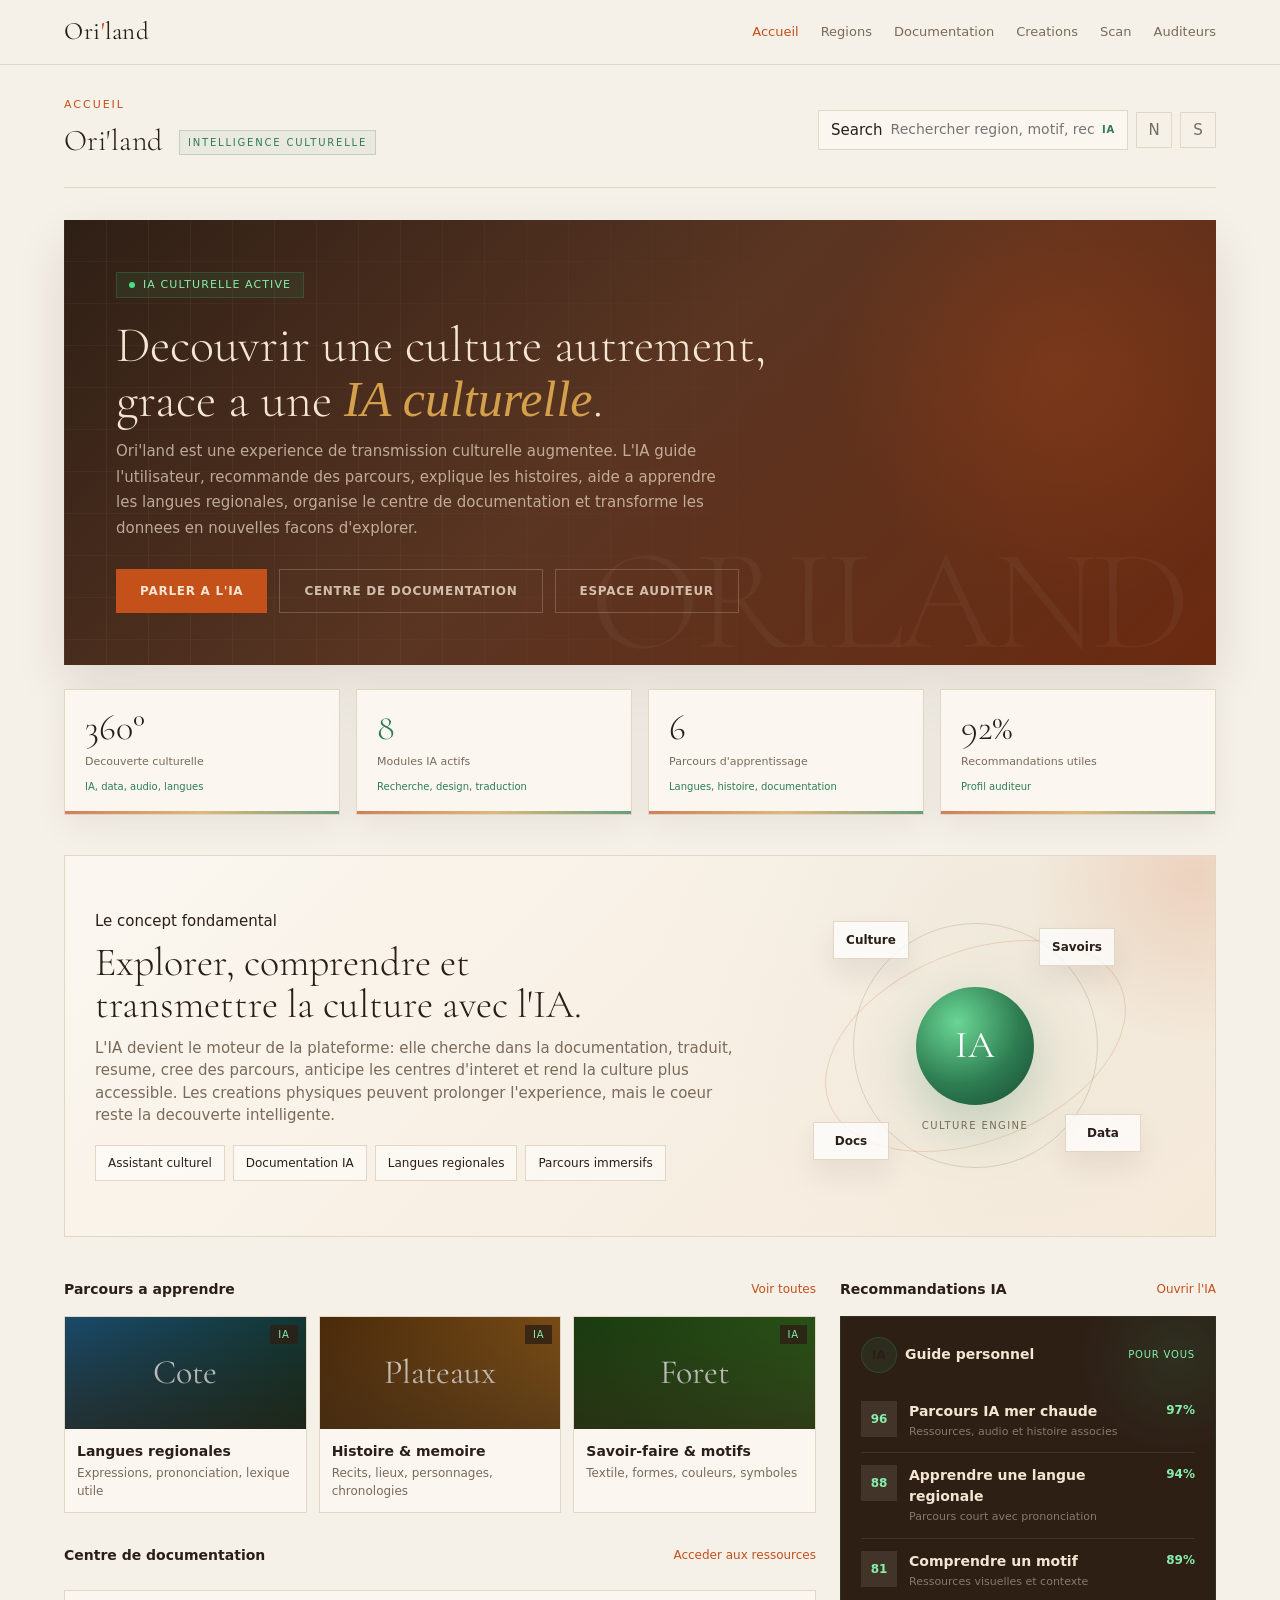
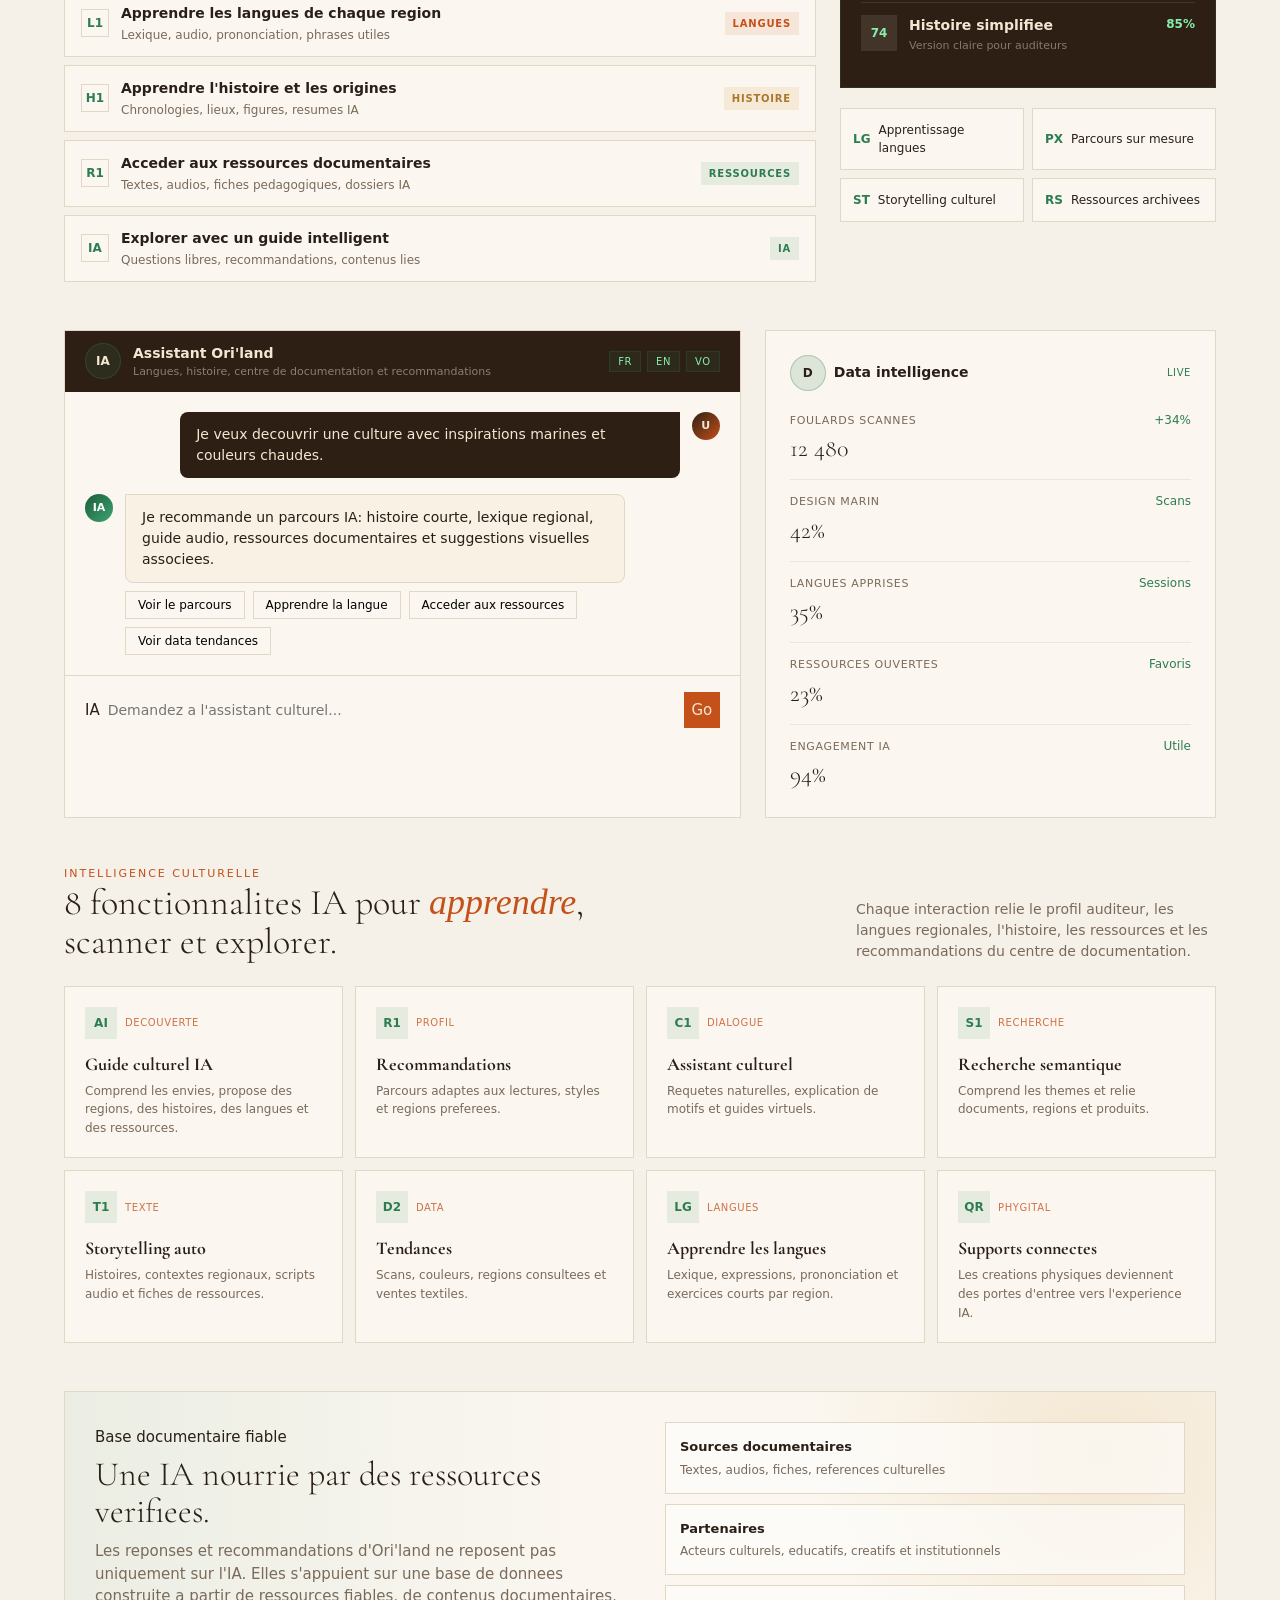
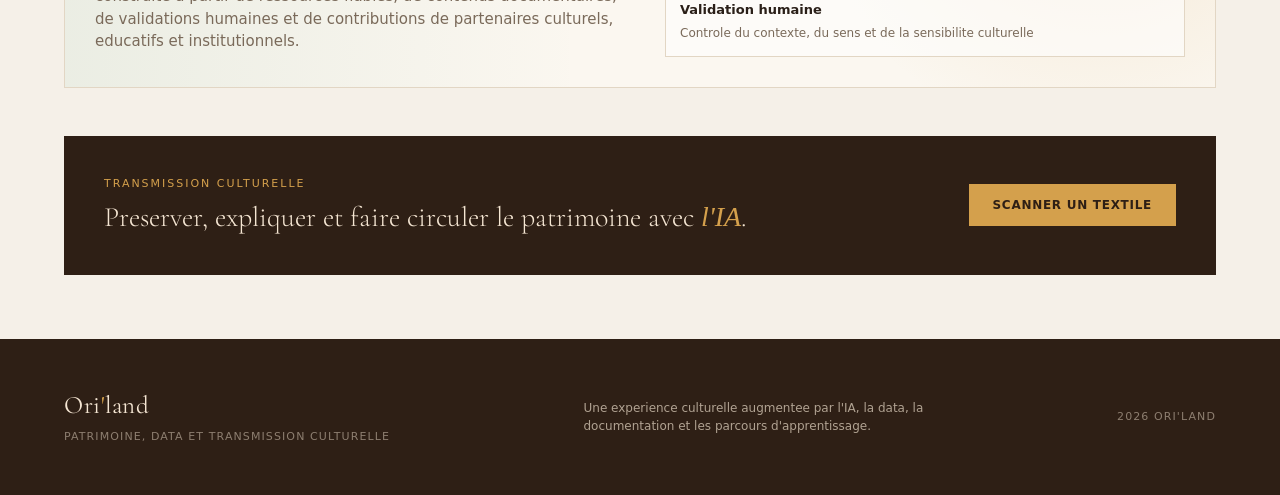
==== commit 800ddc58: "MAJ" ====
--- a/index.html
+++ b/index.html
@@ -3,8 +3,8 @@
 <head>
 <meta charset="utf-8" />
 <meta name="viewport" content="width=device-width,initial-scale=1" />
-<title>Ori'land — Plateforme culturelle augmentée par l'IA</title>
-<meta name="description" content="Ori'land centralise, documente et valorise les richesses culturelles de Madagascar grâce à l'IA et la data : 22 régions, archives, foulards QR." />
+<title>Ori'land - IA culturelle</title>
+<meta name="description" content="Ori'land est une experience de decouverte culturelle augmentee par l'IA, la data, le centre de documentation et les parcours d'apprentissage." />
 <link rel="preconnect" href="https://fonts.googleapis.com">
 <link rel="preconnect" href="https://fonts.gstatic.com" crossorigin>
 <link href="https://fonts.googleapis.com/css2?family=Cormorant+Garamond:wght@300;400;500&family=Inter:wght@400;500;600&display=swap" rel="stylesheet">
@@ -12,163 +12,192 @@
 </head>
 <body>
 
-<main class="container" style="padding-top:32px;padding-bottom:32px">
-
-  <!-- TOPBAR -->
+<main class="container">
   <div class="topbar">
     <div>
-      <div class="kicker">Mpianatra · Accueil</div>
-      <h1>Plateforme Ori'land</h1>
-    </div>
-    <div style="display:flex;gap:8px;align-items:center">
+      <div class="kicker">Accueil</div>
+      <h1>Ori'land <span class="origin-mark">Intelligence culturelle</span></h1>
+    </div>
+    <div class="top-actions">
       <div class="search">
-        <span>🔍</span>
-        <input placeholder="Rechercher région, motif, récit…" />
-        <small style="color:var(--emerald);font-size:10px">✨ IA</small>
-      </div>
-      <button class="icon-btn">🔔</button>
-      <button class="icon-btn">☀️</button>
+        <span>Search</span>
+        <input data-semantic-search placeholder="Rechercher region, motif, recit..." />
+        <small class="ai-mark">IA</small>
+      </div>
+      <button class="icon-btn" onclick="showToast('Notifications IA ouvertes')">N</button>
+      <button class="icon-btn" onclick="showToast('Mode clair actif')">S</button>
     </div>
   </div>
 
-  <!-- HERO -->
   <section class="hero">
     <div class="glow"></div>
     <span class="watermark">ORILAND</span>
     <div class="hero-inner">
-      <div class="badge"><span class="dot"></span> IA culturelle active · Madagascar</div>
-      <h2>Découvrez Madagascar<br/>à travers <em>l'intelligence artificielle</em></h2>
-      <p>Ori'land centralise, documente et valorise les richesses culturelles de Madagascar. L'IA personnalise votre parcours, traduit les dialectes régionaux et vous guide à travers 22 régions et leurs patrimoines.</p>
+      <div class="badge"><span class="dot"></span> IA culturelle active</div>
+      <h2>Decouvrir une culture autrement, grace a une <em>IA culturelle</em>.</h2>
+      <p>Ori'land est une experience de transmission culturelle augmentee. L'IA guide l'utilisateur, recommande des parcours, explique les histoires, aide a apprendre les langues regionales, organise le centre de documentation et transforme les donnees en nouvelles facons d'explorer.</p>
       <div class="hero-actions">
-        <a class="btn btn-primary" href="regions.html">Explorer les régions</a>
-        <a class="btn btn-ghost" href="#assistant">Parler à l'IA</a>
-      </div>
-    </div>
-  </section>
-
-  <!-- STATS -->
-  <section class="stats">
-    <div class="stat"><span class="n">22</span><span class="l">Régions documentées</span><div class="d">↗ 3 nouvelles ce mois</div></div>
-    <div class="stat"><span class="n">247</span><span class="l">Articles & archives</span><div class="d">↗ 12 cette semaine</div></div>
-    <div class="stat"><span class="n ai">8</span><span class="l">Fonctionnalités IA actives</span><div class="d">↗ Toutes opérationnelles</div></div>
-    <div class="stat"><span class="n">1 240</span><span class="l">Utilisateurs actifs</span><div class="d">↗ +18% ce mois</div></div>
-  </section>
-
-  <!-- REGIONS + AI PANEL -->
+        <a class="btn btn-primary" href="#assistant">Parler a l'IA</a>
+        <a class="btn btn-ghost" href="bibliotheque.html">Centre de documentation</a>
+        <a class="btn btn-ghost" href="auditeurs.html">Espace auditeur</a>
+      </div>
+    </div>
+  </section>
+
+  <section class="stats elevated">
+    <div class="stat"><span class="n">360°</span><span class="l">Decouverte culturelle</span><div class="d">IA, data, audio, langues</div></div>
+    <div class="stat"><span class="n ai">8</span><span class="l">Modules IA actifs</span><div class="d">Recherche, design, traduction</div></div>
+    <div class="stat"><span class="n">6</span><span class="l">Parcours d'apprentissage</span><div class="d">Langues, histoire, documentation</div></div>
+    <div class="stat"><span class="n">92%</span><span class="l">Recommandations utiles</span><div class="d">Profil auditeur</div></div>
+  </section>
+
+  <section class="experience-showcase">
+    <div class="showcase-copy">
+      <div class="kicker">Le concept fondamental</div>
+      <h3>Explorer, comprendre et transmettre la culture avec l'IA.</h3>
+      <p>L'IA devient le moteur de la plateforme: elle cherche dans la documentation, traduit, resume, cree des parcours, anticipe les centres d'interet et rend la culture plus accessible. Les creations physiques peuvent prolonger l'experience, mais le coeur reste la decouverte intelligente.</p>
+      <div class="design-tabs">
+        <span>Assistant culturel</span>
+        <span>Documentation IA</span>
+        <span>Langues regionales</span>
+        <span>Parcours immersifs</span>
+      </div>
+    </div>
+    <div class="ai-orbit" aria-label="Schema IA Ori'land">
+      <div class="orbit-core">IA</div>
+      <span class="orbit-node node-a">Culture</span>
+      <span class="orbit-node node-b">Savoirs</span>
+      <span class="orbit-node node-c">Data</span>
+      <span class="orbit-node node-d">Docs</span>
+      <span class="orbit-ring ring-one"></span>
+      <span class="orbit-ring ring-two"></span>
+    </div>
+  </section>
+
   <section class="grid-3">
     <div>
-      <div class="section-title"><h3>Régions à découvrir</h3><a href="regions.html">Voir toutes →</a></div>
+      <div class="section-title"><h3>Parcours a apprendre</h3><a href="regions.html">Voir toutes</a></div>
       <div class="regions">
         <a class="region" href="regions.html">
-          <div class="cover" style="background:linear-gradient(135deg,#1A4A6B,#0F2E1C)"><span class="tag">IA</span>🌊</div>
-          <div class="info"><h4>Côte Est — Betsimisaraka</h4><p>Traditions marines · Salegy</p></div>
+          <div class="cover" style="background:linear-gradient(135deg,#1A4A6B,#0F2E1C)"><span class="tag">IA</span>Cote</div>
+          <div class="info"><h4>Langues regionales</h4><p>Expressions, prononciation, lexique utile</p></div>
         </a>
         <a class="region" href="regions.html">
-          <div class="cover" style="background:linear-gradient(135deg,#4A2A0A,#8B5A1A)"><span class="tag">IA</span>🌾</div>
-          <div class="info"><h4>Hauts Plateaux — Merina</h4><p>Royauté Imerina · Riz</p></div>
+          <div class="cover" style="background:linear-gradient(135deg,#4A2A0A,#8B5A1A)"><span class="tag">IA</span>Plateaux</div>
+          <div class="info"><h4>Histoire & memoire</h4><p>Recits, lieux, personnages, chronologies</p></div>
         </a>
         <a class="region" href="regions.html">
-          <div class="cover" style="background:linear-gradient(135deg,#1A3B0F,#2E5A1A)"><span class="tag">IA</span>🌿</div>
-          <div class="info"><h4>Nord — Diego Suarez</h4><p>Antankarana · Ambaro</p></div>
+          <div class="cover" style="background:linear-gradient(135deg,#1A3B0F,#2E5A1A)"><span class="tag">IA</span>Foret</div>
+          <div class="info"><h4>Savoir-faire & motifs</h4><p>Textile, formes, couleurs, symboles</p></div>
         </a>
       </div>
 
-      <div class="section-title" style="margin-top:32px"><h3>Contenus récents</h3><a href="bibliotheque.html">Tout voir →</a></div>
+      <div class="section-title" style="margin-top:32px"><h3>Centre de documentation</h3><a href="bibliotheque.html">Acceder aux ressources</a></div>
       <div class="docs">
-        <a class="doc" href="bibliotheque.html"><div class="icon">📜</div><div class="body"><h5>Le Famadihana — Rituel de retournement des morts</h5><div class="meta">Hauts Plateaux · Lu 1 430 fois</div></div><span class="chip clay">Culture</span></a>
-        <a class="doc" href="bibliotheque.html"><div class="icon">🎵</div><div class="body"><h5>Instruments traditionnels — Valiha & Kabosy</h5><div class="meta">National · Lu 892 fois</div></div><span class="chip emerald">Art</span></a>
-        <a class="doc" href="bibliotheque.html"><div class="icon">🏰</div><div class="body"><h5>Rova d'Antananarivo — Histoire du palais royal</h5><div class="meta">Imerina · Lu 2 100 fois</div></div><span class="chip ochre">Histoire</span></a>
-        <a class="doc" href="bibliotheque.html"><div class="icon">🧵</div><div class="body"><h5>Art Zafimaniry — Patrimoine immatériel UNESCO</h5><div class="meta">Sud-Est · Lu 1 087 fois</div></div><span class="chip emerald">Art</span></a>
+        <a class="doc" href="bibliotheque.html"><div class="icon">L1</div><div class="body"><h5>Apprendre les langues de chaque region</h5><div class="meta">Lexique, audio, prononciation, phrases utiles</div></div><span class="chip clay">Langues</span></a>
+        <a class="doc" href="bibliotheque.html"><div class="icon">H1</div><div class="body"><h5>Apprendre l'histoire et les origines</h5><div class="meta">Chronologies, lieux, figures, resumes IA</div></div><span class="chip ochre">Histoire</span></a>
+        <a class="doc" href="bibliotheque.html"><div class="icon">R1</div><div class="body"><h5>Acceder aux ressources documentaires</h5><div class="meta">Textes, audios, fiches pedagogiques, dossiers IA</div></div><span class="chip emerald">Ressources</span></a>
+        <a class="doc" href="bibliotheque.html"><div class="icon">IA</div><div class="body"><h5>Explorer avec un guide intelligent</h5><div class="meta">Questions libres, recommandations, contenus lies</div></div><span class="chip emerald">IA</span></a>
       </div>
     </div>
 
     <aside>
-      <div class="section-title"><h3>✨ Recommandations IA</h3><a href="#assistant">Voir l'IA →</a></div>
+      <div class="section-title"><h3>Recommandations IA</h3><a href="#assistant">Ouvrir l'IA</a></div>
       <div class="ai-panel">
         <div class="glow"></div>
-        <div class="ai-head">🤖 <h4>Guide IA personnel</h4><small>Pour vous</small></div>
-        <div class="reco"><div class="em">🌊</div><div class="b"><h5>Traditions côtières Betsimisaraka</h5><p>Basé sur vos lectures récentes</p></div><div class="score">97%</div></div>
-        <div class="reco"><div class="em">🎭</div><div class="b"><h5>Hira Gasy — Théâtre populaire</h5><p>Correspond à vos intérêts musicaux</p></div><div class="score">94%</div></div>
-        <div class="reco"><div class="em">🌿</div><div class="b"><h5>Pharmacopée traditionnelle du Sud</h5><p>Nouveau contenu · Tendance</p></div><div class="score">89%</div></div>
-        <div class="reco"><div class="em">🏺</div><div class="b"><h5>Artisanat Zafimaniry — UNESCO</h5><p>Classé patrimoine immatériel</p></div><div class="score">85%</div></div>
+        <div class="ai-head"><div class="avatar">IA</div><h4>Guide personnel</h4><small>Pour vous</small></div>
+        <div class="reco"><div class="em">96</div><div class="b"><h5>Parcours IA mer chaude</h5><p>Ressources, audio et histoire associes</p></div><div class="score">97%</div></div>
+        <div class="reco"><div class="em">88</div><div class="b"><h5>Apprendre une langue regionale</h5><p>Parcours court avec prononciation</p></div><div class="score">94%</div></div>
+        <div class="reco"><div class="em">81</div><div class="b"><h5>Comprendre un motif</h5><p>Ressources visuelles et contexte</p></div><div class="score">89%</div></div>
+        <div class="reco"><div class="em">74</div><div class="b"><h5>Histoire simplifiee</h5><p>Version claire pour auditeurs</p></div><div class="score">85%</div></div>
       </div>
       <div class="mini-caps">
-        <div class="mini-cap"><span class="ico">🌐</span> Traduction dialectes</div>
-        <div class="mini-cap"><span class="ico">🧭</span> Parcours sur-mesure</div>
-        <div class="mini-cap"><span class="ico">✍️</span> Récits générés</div>
-        <div class="mini-cap"><span class="ico">📊</span> Tendances data</div>
+        <div class="mini-cap"><span class="ico">LG</span> Apprentissage langues</div>
+        <div class="mini-cap"><span class="ico">PX</span> Parcours sur mesure</div>
+        <div class="mini-cap"><span class="ico">ST</span> Storytelling culturel</div>
+        <div class="mini-cap"><span class="ico">RS</span> Ressources archivees</div>
       </div>
     </aside>
   </section>
 
-  <!-- ASSISTANT IA + DATA -->
   <section id="assistant" class="chat-grid">
     <div class="chat">
       <div class="chat-head">
-        <div class="avatar">🤖</div>
-        <div><h4>Assistant Ori'land</h4><p>IA culturelle · Multilingue · Contextuelle</p></div>
-        <div class="lang"><span>FR</span><span>MG</span><span>EN</span></div>
+        <div class="avatar">IA</div>
+        <div><h4>Assistant Ori'land</h4><p>Langues, histoire, centre de documentation et recommandations</p></div>
+        <div class="lang"><span>FR</span><span>EN</span><span>VO</span></div>
       </div>
       <div class="chat-body" id="chat-body">
-        <div class="msg user"><div class="av">👤</div><div class="bubble">Une culture aux inspirations marines, avec couleurs chaudes ?</div></div>
+        <div class="msg user"><div class="av">U</div><div class="bubble">Je veux decouvrir une culture avec inspirations marines et couleurs chaudes.</div></div>
         <div class="msg bot">
-          <div class="av">🤖</div>
+          <div class="av">IA</div>
           <div>
-            <div class="bubble">Direction <strong>Vezo (Sud-Ouest)</strong> 🌊 — pirogues, coraux, terres ocres. Je propose le foulard <em>Lakana</em>, 3 récits régionaux et un parcours immersif de 12 min.</div>
+            <div class="bubble">Je recommande un parcours IA: histoire courte, lexique regional, guide audio, ressources documentaires et suggestions visuelles associees.</div>
             <div class="suggest">
-              <button>Foulard Lakana</button>
-              <button>Vezo</button>
-              <button>Récit audio</button>
-              <button>Parcours 12 min</button>
+              <button>Voir le parcours</button>
+              <button>Apprendre la langue</button>
+              <button>Acceder aux ressources</button>
+              <button>Voir data tendances</button>
             </div>
           </div>
         </div>
       </div>
       <div class="chat-foot">
-        ✨ <input id="chat-input" placeholder="Demande à l'IA culturelle…" />
-        <button class="send">➤</button>
+        <span>IA</span><input id="chat-input" placeholder="Demandez a l'assistant culturel..." />
+        <button class="send">Go</button>
       </div>
     </div>
 
     <div class="data">
-      <div class="data-head">📊 <h4>Data intelligence</h4><small>● Live</small></div>
-      <div class="metric"><div><div class="k">Motifs scannés</div><div class="v">12 480</div></div><div class="d">↗ +34%</div></div>
-      <div class="metric"><div><div class="k">Régions actives</div><div class="v">22 / 22</div></div><div class="d">↗ complet</div></div>
-      <div class="metric"><div><div class="k">Langues servies</div><div class="v">7</div></div><div class="d">↗ FR · MG · EN…</div></div>
-      <div class="metric"><div><div class="k">Engagement IA</div><div class="v">94 %</div></div><div class="d">↗ réponses utiles</div></div>
-      <div class="metric"><div><div class="k">Foulards QR vendus</div><div class="v">318</div></div><div class="d">↗ +12 / sem.</div></div>
-    </div>
-  </section>
-
-  <!-- 8 CAPABILITIES -->
+      <div class="data-head"><div class="avatar">D</div><h4>Data intelligence</h4><small>Live</small></div>
+      <div class="metric"><div><div class="k">Foulards scannes</div><div class="v">12 480</div></div><div class="d">+34%</div></div>
+      <div class="metric"><div><div class="k">Design marin</div><div class="v">42%</div></div><div class="d">Scans</div></div>
+      <div class="metric"><div><div class="k">Langues apprises</div><div class="v">35%</div></div><div class="d">Sessions</div></div>
+      <div class="metric"><div><div class="k">Ressources ouvertes</div><div class="v">23%</div></div><div class="d">Favoris</div></div>
+      <div class="metric"><div><div class="k">Engagement IA</div><div class="v">94%</div></div><div class="d">Utile</div></div>
+    </div>
+  </section>
+
   <section>
     <div class="caps-head">
       <div>
         <div class="k">Intelligence culturelle</div>
-        <h3>8 fonctionnalités IA pour <em>prolonger</em> la culture.</h3>
-      </div>
-      <p>Chaque interaction nourrit la mémoire vivante d'Ori'land — personnalisée, contextuelle, multilingue.</p>
+        <h3>8 fonctionnalites IA pour <em>apprendre</em>, scanner et explorer.</h3>
+      </div>
+      <p>Chaque interaction relie le profil auditeur, les langues regionales, l'histoire, les ressources et les recommandations du centre de documentation.</p>
     </div>
     <div class="caps">
-      <article class="cap"><div class="cap-head"><div class="cap-ico">🪄</div><small>Création</small></div><h4>Génération de motifs</h4><p>Compositions fidèles aux régions, modernisées pour le textile.</p></article>
-      <article class="cap"><div class="cap-head"><div class="cap-ico">🧭</div><small>Personnalisation</small></div><h4>Recommandations</h4><p>L'algorithme apprend tes régions, styles, lectures.</p></article>
-      <article class="cap"><div class="cap-head"><div class="cap-ico">💬</div><small>Conversation</small></div><h4>Assistant culturel</h4><p>Dialogue libre relié aux motifs, régions et récits.</p></article>
-      <article class="cap"><div class="cap-head"><div class="cap-ico">🔍</div><small>Recherche</small></div><h4>Sémantique</h4><p>« Traditions liées au zébu » : résumés et liens régionaux.</p></article>
-      <article class="cap"><div class="cap-head"><div class="cap-ico">✍️</div><small>Storytelling</small></div><h4>Récits auto</h4><p>Fiche, contexte, histoire générés à la demande.</p></article>
-      <article class="cap"><div class="cap-head"><div class="cap-ico">📈</div><small>Data</small></div><h4>Tendances</h4><p>Régions, motifs, couleurs : guidage des collections.</p></article>
-      <article class="cap"><div class="cap-head"><div class="cap-ico">🌐</div><small>Accessibilité</small></div><h4>Traduction</h4><p>FR · MG · EN · dialectes — ton culturel préservé.</p></article>
-      <article class="cap"><div class="cap-head"><div class="cap-ico">📱</div><small>Phygital</small></div><h4>Scan augmenté</h4><p>Scanne un foulard : l'IA raconte motif et région.</p></article>
+      <article class="cap"><div class="cap-head"><div class="cap-ico">AI</div><small>Decouverte</small></div><h4>Guide culturel IA</h4><p>Comprend les envies, propose des regions, des histoires, des langues et des ressources.</p></article>
+      <article class="cap"><div class="cap-head"><div class="cap-ico">R1</div><small>Profil</small></div><h4>Recommandations</h4><p>Parcours adaptes aux lectures, styles et regions preferees.</p></article>
+      <article class="cap"><div class="cap-head"><div class="cap-ico">C1</div><small>Dialogue</small></div><h4>Assistant culturel</h4><p>Requetes naturelles, explication de motifs et guides virtuels.</p></article>
+      <article class="cap"><div class="cap-head"><div class="cap-ico">S1</div><small>Recherche</small></div><h4>Recherche semantique</h4><p>Comprend les themes et relie documents, regions et produits.</p></article>
+      <article class="cap"><div class="cap-head"><div class="cap-ico">T1</div><small>Texte</small></div><h4>Storytelling auto</h4><p>Histoires, contextes regionaux, scripts audio et fiches de ressources.</p></article>
+      <article class="cap"><div class="cap-head"><div class="cap-ico">D2</div><small>Data</small></div><h4>Tendances</h4><p>Scans, couleurs, regions consultees et ventes textiles.</p></article>
+      <article class="cap"><div class="cap-head"><div class="cap-ico">LG</div><small>Langues</small></div><h4>Apprendre les langues</h4><p>Lexique, expressions, prononciation et exercices courts par region.</p></article>
+      <article class="cap"><div class="cap-head"><div class="cap-ico">QR</div><small>Phygital</small></div><h4>Supports connectes</h4><p>Les creations physiques deviennent des portes d'entree vers l'experience IA.</p></article>
+    </div>
+  </section>
+
+  <section class="trust-band">
+    <div>
+      <div class="kicker">Base documentaire fiable</div>
+      <h3>Une IA nourrie par des ressources verifiees.</h3>
+      <p>Les reponses et recommandations d'Ori'land ne reposent pas uniquement sur l'IA. Elles s'appuient sur une base de donnees construite a partir de ressources fiables, de contenus documentaires, de validations humaines et de contributions de partenaires culturels, educatifs et institutionnels.</p>
+    </div>
+    <div class="trust-grid">
+      <div><strong>Sources documentaires</strong><span>Textes, audios, fiches, references culturelles</span></div>
+      <div><strong>Partenaires</strong><span>Acteurs culturels, educatifs, creatifs et institutionnels</span></div>
+      <div><strong>Validation humaine</strong><span>Controle du contexte, du sens et de la sensibilite culturelle</span></div>
     </div>
   </section>
 
   <section class="cta">
     <div>
-      <div class="k">Ny lova ho an'ny taranaka</div>
-      <h3>Préserver, transmettre, célébrer la culture <em>malgache</em>.</h3>
-    </div>
-    <a class="btn btn-ochre" href="scan.html">Scanner un foulard →</a>
-  </section>
-
+      <div class="k">Transmission culturelle</div>
+      <h3>Preserver, expliquer et faire circuler le patrimoine avec <em>l'IA</em>.</h3>
+    </div>
+    <a class="btn btn-ochre" href="scan.html">Scanner un textile</a>
+  </section>
 </main>
 
 <script src="partials.js"></script>
--- a/styles.css
+++ b/styles.css
@@ -1,285 +1,406 @@
-* {
-    margin: 0;
-    padding: 0;
-    box-sizing: border-box;
-}
-
-body {
-    font-family: 'DM Sans', sans-serif;
-    background: #fafaf8;
-    color: #2E1F15;
-}
-
-.container {
-    display: flex;
-    height: 100vh;
-}
-
-/* SIDEBAR */
-.sidebar {
-    width: 260px;
-    background: #2E1F15;
-    color: #F6EDE3;
-    padding: 2rem 1.5rem;
-    overflow-y: auto;
-}
-
-.sidebar h1 {
-    font-family: 'Cormorant Garamond', serif;
-    font-size: 2rem;
-    margin-bottom: 0.5rem;
-}
-
-.sidebar p {
-    font-size: 0.7rem;
-    color: rgba(255,255,255,0.5);
-    margin-bottom: 2rem;
-}
-
-.nav {
-    display: flex;
-    flex-direction: column;
-    gap: 0.5rem;
-}
-
-.nav-link {
-    color: rgba(255,255,255,0.7);
-    text-decoration: none;
-    padding: 0.75rem 1rem;
-    border-radius: 4px;
-    cursor: pointer;
-    display: block;
-    transition: all 0.2s;
-}
-
-.nav-link:hover {
-    background: rgba(255,255,255,0.1);
-    color: #F6EDE3;
-}
-
-.nav-link.active {
-    background: #C4501A;
-    color: white;
-    font-weight: 600;
-}
-
-/* MAIN */
-.main {
-    flex: 1;
-    display: flex;
-    flex-direction: column;
-}
-
-.topbar {
-    background: white;
-    padding: 1.5rem 2rem;
-    border-bottom: 1px solid #ddd;
-    display: flex;
-    align-items: center;
-    gap: 1rem;
-}
-
-.topbar h2 {
-    font-size: 1.5rem;
-    margin: 0;
-}
-
-.search {
-    padding: 0.6rem 1rem;
-    border: 1px solid #ddd;
-    border-radius: 4px;
-    flex: 1;
-    max-width: 300px;
-    font-family: 'DM Sans', sans-serif;
-}
-
-.search:focus {
-    outline: none;
-    border-color: #C4501A;
-}
-
-.btn-notif {
-    background: none;
-    border: none;
-    font-size: 1.2rem;
-    cursor: pointer;
-}
-
-/* CONTENT */
-.content {
-    flex: 1;
-    overflow-y: auto;
-    padding: 2rem;
-}
-
-.page {
-    display: none;
-}
-
-.page.active {
-    display: block;
-}
-
-/* HERO */
-.hero {
-    background: linear-gradient(135deg, #2E1F15 0%, #6B2A10 100%);
-    color: white;
-    padding: 3rem;
-    border-radius: 8px;
-    margin-bottom: 2rem;
-}
-
-.hero h2 {
-    font-size: 2.5rem;
-    margin-bottom: 1rem;
-}
-
-.hero em {
-    color: #C08020;
-    font-style: italic;
-}
-
-.hero p {
-    margin-bottom: 1.5rem;
-    color: rgba(255,255,255,0.8);
-}
-
-.btn {
-    padding: 0.75rem 1.5rem;
-    border: none;
-    border-radius: 4px;
-    cursor: pointer;
-    margin-right: 0.5rem;
-    font-family: 'DM Sans', sans-serif;
-}
-
-.btn-primary {
-    background: #C4501A;
-    color: white;
-}
-
-.btn-primary:hover {
-    background: #E06030;
-}
-
-.btn-secondary {
-    background: transparent;
-    color: white;
-    border: 1px solid rgba(255,255,255,0.3);
-}
-
-.btn-secondary:hover {
-    background: rgba(255,255,255,0.1);
-}
-
-/* GRID */
-.grid {
-    display: grid;
-    grid-template-columns: repeat(auto-fit, minmax(250px, 1fr));
-    gap: 1.5rem;
-    margin-bottom: 2rem;
-}
-
-.card {
-    background: white;
-    padding: 1.5rem;
-    border-radius: 8px;
-    border: 1px solid #ddd;
-    cursor: pointer;
-    transition: all 0.2s;
-}
-
-.card:hover {
-    transform: translateY(-4px);
-    box-shadow: 0 8px 16px rgba(0,0,0,0.1);
-}
-
-.card h3 {
-    margin-bottom: 0.5rem;
-}
-
-.card p {
-    font-size: 0.9rem;
-    color: #7A5F4A;
-}
-
-/* STATS */
-.stats {
-    display: grid;
-    grid-template-columns: repeat(auto-fit, minmax(200px, 1fr));
-    gap: 1.5rem;
-    margin-bottom: 2rem;
-}
-
-.stat-card {
-    background: white;
-    padding: 1.5rem;
-    border-radius: 8px;
-    border: 1px solid #ddd;
-}
-
-.stat-num {
-    font-size: 2rem;
-    color: #C4501A;
-    display: block;
-    margin-bottom: 0.5rem;
-}
-
-/* AI PANEL */
-.ai-panel {
-    background: #0F2E1C;
-    color: white;
-    padding: 1.5rem;
-    border-radius: 8px;
-    margin-bottom: 2rem;
-}
-
-.ai-panel h3 {
-    margin-bottom: 1rem;
-}
-
-.ai-item {
-    padding: 1rem;
-    background: rgba(255,255,255,0.05);
-    border-radius: 4px;
-    margin-bottom: 0.75rem;
-}
-
-.ai-item h4 {
-    color: #C08020;
-    margin-bottom: 0.25rem;
-}
-
-.ai-item p {
-    font-size: 0.9rem;
-    color: rgba(255,255,255,0.7);
-}
-
-/* HEADINGS */
-h2 {
-    margin-bottom: 1.5rem;
-    font-size: 1.8rem;
-}
-
-h3 {
-    margin: 1.5rem 0 1rem;
-}
-
-@media (max-width: 768px) {
-    .container {
-        flex-direction: column;
-    }
-
-    .sidebar {
-        width: 100%;
-        padding: 1rem;
-    }
-
-    .content {
-        padding: 1rem;
-    }
-
-    .grid, .stats {
-        grid-template-columns: 1fr;
-    }
-}
+/* Ori'land - design system */
+:root {
+  --bg: #f5f0e8;
+  --card: #fbf7f0;
+  --bark: #2e1f15;
+  --sand: #f5e6d3;
+  --clay: #c4501a;
+  --ochre: #d4a04c;
+  --emerald: #2e7d52;
+  --emerald-2: #3da372;
+  --fg: #2a1f18;
+  --muted: #7a6a5a;
+  --border: #e2d6c4;
+  --display: "Cormorant Garamond", "Times New Roman", serif;
+  --body: "Inter", system-ui, sans-serif;
+  --shadow: 0 22px 48px rgba(46, 31, 21, .11);
+}
+
+* { box-sizing: border-box; margin: 0; padding: 0; }
+html, body {
+  background: var(--bg);
+  color: var(--fg);
+  font-family: var(--body);
+  font-size: 15px;
+  line-height: 1.5;
+  -webkit-font-smoothing: antialiased;
+}
+a { color: inherit; text-decoration: none; }
+button, input, textarea, select { font: inherit; }
+button { cursor: pointer; }
+img { max-width: 100%; display: block; }
+em { font-style: italic; color: var(--clay); }
+
+.container { max-width: 1200px; margin: 0 auto; padding: 0 24px; }
+.site-header { border-bottom: 1px solid var(--border); background: rgba(245,240,232,.92); backdrop-filter: blur(8px); position: sticky; top: 0; z-index: 50; }
+.site-header .row, .site-footer .row { display: flex; align-items: center; justify-content: space-between; gap: 24px; }
+.site-header .row { height: 64px; }
+.brand { font-family: var(--display); font-size: 25px; letter-spacing: .02em; }
+.brand b { color: var(--clay); font-weight: 500; }
+.nav { display: flex; gap: 22px; font-size: 13px; }
+.nav a { color: var(--muted); transition: color .15s; }
+.nav a:hover, .nav a.active { color: var(--clay); }
+.site-footer { background: var(--bark); color: var(--sand); padding: 48px 0; margin-top: 64px; }
+.site-footer small { color: rgba(245,230,211,.48); font-size: 11px; letter-spacing: .1em; text-transform: uppercase; }
+.footer-brand { color: var(--sand); }
+.footer-brand b { color: var(--ochre); }
+.footer-note { font-size: 12px; color: rgba(245,230,211,.66); max-width: 340px; }
+
+.topbar { display: flex; align-items: center; justify-content: space-between; padding: 32px 0 24px; margin-bottom: 32px; border-bottom: 1px solid var(--border); flex-wrap: wrap; gap: 16px; }
+.topbar .kicker, .page-intro .k, .caps-head .k, .cta .k { font-size: 11px; letter-spacing: .18em; text-transform: uppercase; color: var(--clay); }
+.topbar h1 { font-family: var(--display); font-size: 30px; margin-top: 4px; font-weight: 300; }
+.origin-mark {
+  display: inline-flex;
+  margin-left: 10px;
+  transform: translateY(-4px);
+  font-family: var(--body);
+  font-size: 10px;
+  letter-spacing: .18em;
+  text-transform: uppercase;
+  color: var(--emerald);
+  border: 1px solid rgba(46,125,82,.22);
+  padding: 4px 8px;
+  background: rgba(46,125,82,.06);
+}
+.top-actions { display: flex; gap: 8px; align-items: center; }
+.search { display: flex; align-items: center; gap: 8px; background: var(--card); border: 1px solid var(--border); padding: 8px 12px; width: 310px; }
+.search input { border: 0; background: transparent; outline: none; flex: 1; font-size: 14px; color: var(--fg); }
+.ai-mark { color: var(--emerald); font-size: 10px; font-weight: 700; letter-spacing: .08em; }
+.icon-btn { width: 36px; height: 36px; border: 1px solid var(--border); background: transparent; display: inline-flex; align-items: center; justify-content: center; color: var(--muted); cursor: pointer; transition: .15s; }
+.icon-btn:hover { color: var(--clay); border-color: var(--clay); }
+
+.hero { position: relative; overflow: hidden; padding: 52px; margin-bottom: 32px; color: var(--sand); background: linear-gradient(135deg,#2e1f15 0%,#5a3522 48%,#6b2a10 100%); box-shadow: var(--shadow); isolation: isolate; }
+.hero::before { content: ""; position: absolute; inset: 0; background: linear-gradient(90deg, rgba(245,230,211,.055) 1px, transparent 1px), linear-gradient(0deg, rgba(245,230,211,.04) 1px, transparent 1px); background-size: 42px 42px; mask-image: linear-gradient(90deg, #000, transparent 78%); pointer-events: none; }
+.hero .watermark { position: absolute; right: 32px; bottom: -8px; font-family: var(--display); font-size: 144px; line-height: 1; color: rgba(255,255,255,.04); font-weight: 300; pointer-events: none; user-select: none; letter-spacing: -.04em; }
+.hero .glow { position: absolute; right: -96px; top: -96px; width: 500px; height: 500px; border-radius: 50%; background: radial-gradient(circle,rgba(196,80,26,.25),transparent 65%); pointer-events: none; }
+.hero-inner { position: relative; max-width: 680px; z-index: 1; }
+.badge { display: inline-flex; align-items: center; gap: 8px; background: rgba(46,125,82,.15); border: 1px solid rgba(46,125,82,.4); color: #86efac; font-size: 11px; text-transform: uppercase; letter-spacing: .1em; padding: 4px 12px; margin-bottom: 20px; font-weight: 500; }
+.dot { width: 6px; height: 6px; border-radius: 50%; background: #4ade80; animation: pulse 2s infinite; }
+@keyframes pulse { 0%,100% { opacity: 1; } 50% { opacity: .4; } }
+.hero h2 { font-family: var(--display); font-size: 50px; font-weight: 300; line-height: 1.08; margin-bottom: 12px; }
+.hero h2 em { color: var(--ochre); font-style: italic; }
+.hero p { color: rgba(245,230,211,.68); max-width: 620px; font-size: 15px; line-height: 1.7; }
+.hero-actions { display: flex; gap: 12px; margin-top: 28px; flex-wrap: wrap; }
+.btn { display: inline-flex; align-items: center; gap: 8px; padding: 12px 24px; font-size: 12px; font-weight: 600; text-transform: uppercase; letter-spacing: .06em; cursor: pointer; border: 0; transition: .15s; }
+.btn-primary { background: var(--clay); color: var(--sand); }
+.btn-primary:hover { background: #a8420f; }
+.btn-ghost { background: transparent; border: 1px solid rgba(245,230,211,.22); color: rgba(245,230,211,.78); }
+.btn-ghost:hover { border-color: rgba(245,230,211,.55); color: var(--sand); }
+.btn-ochre { background: var(--ochre); color: var(--bark); }
+.btn-ochre:hover { background: #bb8f3a; }
+
+.stats { display: grid; grid-template-columns: repeat(4,1fr); gap: 16px; margin-bottom: 40px; }
+.stats.elevated { margin-top: -8px; }
+.stat { background: var(--card); border: 1px solid var(--border); padding: 20px; }
+.elevated .stat { box-shadow: 0 12px 32px rgba(46,31,21,.06); position: relative; overflow: hidden; }
+.elevated .stat::after { content: ""; position: absolute; left: 0; right: 0; bottom: 0; height: 3px; background: linear-gradient(90deg, var(--clay), var(--ochre), var(--emerald)); opacity: .72; }
+.stat .n { font-family: var(--display); font-size: 36px; font-weight: 300; line-height: 1; }
+.stat .n.ai { color: var(--emerald); }
+.stat .l { display: block; font-size: 11px; color: var(--muted); margin-top: 8px; }
+.stat .d { font-size: 10px; color: var(--emerald); margin-top: 8px; }
+
+.grid-3 { display: grid; grid-template-columns: 2fr 1fr; gap: 24px; margin-bottom: 48px; }
+.section-title { display: flex; justify-content: space-between; align-items: center; margin-bottom: 16px; }
+.section-title h3 { font-size: 14px; font-weight: 600; }
+.section-title a { font-size: 12px; color: var(--clay); }
+.section-title a:hover { text-decoration: underline; }
+
+.regions { display: grid; grid-template-columns: repeat(3,1fr); gap: 12px; }
+.region { background: var(--card); border: 1px solid var(--border); overflow: hidden; transition: .2s; display: block; color: inherit; }
+.region:hover { transform: translateY(-2px); box-shadow: 0 10px 30px -10px rgba(0,0,0,.15); }
+.region .cover { height: 112px; display: flex; align-items: center; justify-content: center; font-size: 34px; position: relative; color: rgba(255,255,255,.9); font-family: var(--display); }
+.region .cover::after { content: ""; position: absolute; inset: 0; background: linear-gradient(to top,rgba(46,31,21,.5),transparent); }
+.region .tag { position: absolute; top: 8px; right: 8px; background: rgba(46,31,21,.8); color: #86efac; font-size: 10px; text-transform: uppercase; letter-spacing: .08em; padding: 2px 8px; z-index: 1; font-weight: 500; font-family: var(--body); }
+.region .info { padding: 12px; }
+.region h4 { font-size: 14px; font-weight: 600; }
+.region p { font-size: 12px; color: var(--muted); margin-top: 2px; }
+
+.docs { display: flex; flex-direction: column; gap: 8px; margin-top: 24px; }
+.doc { display: flex; align-items: center; gap: 12px; padding: 12px 16px; background: var(--card); border: 1px solid var(--border); transition: .15s; color: inherit; }
+.doc:hover { border-color: var(--clay); }
+.doc .icon { width: 28px; height: 28px; border: 1px solid var(--border); display: grid; place-items: center; color: var(--emerald); font-size: 12px; font-weight: 700; }
+.doc .body { flex: 1; min-width: 0; }
+.doc h5 { font-size: 14px; font-weight: 600; }
+.doc .meta { font-size: 12px; color: var(--muted); margin-top: 2px; }
+.chip { font-size: 10px; text-transform: uppercase; letter-spacing: .08em; padding: 4px 8px; font-weight: 600; white-space: nowrap; }
+.chip.clay { background: rgba(196,80,26,.1); color: var(--clay); }
+.chip.emerald { background: rgba(46,125,82,.1); color: var(--emerald); }
+.chip.ochre { background: rgba(212,160,76,.15); color: #a8782e; }
+
+.ai-panel { background: var(--bark); border: 1px solid rgba(46,125,82,.2); padding: 20px; position: relative; overflow: hidden; }
+.ai-panel .glow { position: absolute; top: -64px; right: -64px; width: 208px; height: 208px; border-radius: 50%; background: radial-gradient(circle,rgba(46,125,82,.18),transparent 65%); }
+.ai-head { display: flex; align-items: center; gap: 8px; margin-bottom: 16px; position: relative; }
+.ai-head h4 { color: var(--sand); font-size: 14px; font-weight: 600; flex: 1; }
+.ai-head small { color: #86efac; font-size: 10px; text-transform: uppercase; letter-spacing: .08em; }
+.reco { display: flex; gap: 12px; align-items: flex-start; padding: 12px 0; border-bottom: 1px solid rgba(245,230,211,.1); cursor: pointer; position: relative; }
+.reco:last-child { border: 0; }
+.reco:hover { background: rgba(245,230,211,.05); }
+.reco .em { width: 36px; height: 36px; background: rgba(245,230,211,.1); display: flex; align-items: center; justify-content: center; font-size: 12px; color: #86efac; font-weight: 800; }
+.reco .b { flex: 1; min-width: 0; }
+.reco h5 { color: var(--sand); font-size: 14px; }
+.reco p { color: rgba(245,230,211,.45); font-size: 11px; margin-top: 2px; }
+.reco .score { color: #86efac; font-size: 12px; font-weight: 600; }
+.mini-caps { margin-top: 20px; display: grid; grid-template-columns: 1fr 1fr; gap: 8px; }
+.mini-cap { background: var(--card); border: 1px solid var(--border); padding: 12px; display: flex; align-items: center; gap: 8px; font-size: 12px; }
+.mini-cap .ico { color: var(--emerald); font-weight: 800; }
+
+.product-showcase,
+.experience-showcase {
+  display: grid;
+  grid-template-columns: minmax(0, 1fr) 420px;
+  gap: 28px;
+  align-items: center;
+  background: linear-gradient(135deg, rgba(251,247,240,.96), rgba(245,230,211,.74));
+  border: 1px solid var(--border);
+  padding: 30px;
+  margin-bottom: 42px;
+  position: relative;
+  overflow: hidden;
+}
+.product-showcase::after,
+.experience-showcase::after {
+  content: "";
+  position: absolute;
+  width: 360px;
+  height: 360px;
+  border-radius: 50%;
+  right: -160px;
+  top: -160px;
+  background: radial-gradient(circle, rgba(196,80,26,.16), transparent 66%);
+}
+.showcase-copy { position: relative; z-index: 1; }
+.showcase-copy h3 {
+  font-family: var(--display);
+  font-size: 40px;
+  line-height: 1.05;
+  font-weight: 300;
+  max-width: 560px;
+  margin: 8px 0 12px;
+}
+.showcase-copy p { color: var(--muted); max-width: 640px; }
+.design-tabs { display: flex; flex-wrap: wrap; gap: 8px; margin-top: 18px; }
+.design-tabs span {
+  border: 1px solid var(--border);
+  background: rgba(255,255,255,.48);
+  padding: 8px 12px;
+  font-size: 12px;
+  color: var(--fg);
+}
+.ai-orbit {
+  position: relative;
+  min-height: 320px;
+  z-index: 1;
+  display: grid;
+  place-items: center;
+}
+.orbit-core {
+  width: 118px;
+  height: 118px;
+  border-radius: 50%;
+  display: grid;
+  place-items: center;
+  background: radial-gradient(circle at 35% 30%, #6ad694, var(--emerald) 55%, #174a32);
+  color: white;
+  font-family: var(--display);
+  font-size: 38px;
+  box-shadow: 0 22px 58px rgba(46,125,82,.28);
+  position: relative;
+  z-index: 3;
+}
+.orbit-core::after {
+  content: "Culture Engine";
+  position: absolute;
+  bottom: -28px;
+  font-family: var(--body);
+  font-size: 10px;
+  letter-spacing: .14em;
+  text-transform: uppercase;
+  color: var(--muted);
+  white-space: nowrap;
+}
+.orbit-ring {
+  position: absolute;
+  border: 1px solid rgba(46,31,21,.14);
+  border-radius: 50%;
+}
+.ring-one { width: 245px; height: 245px; }
+.ring-two { width: 315px; height: 190px; transform: rotate(-22deg); border-color: rgba(196,80,26,.18); }
+.orbit-node {
+  position: absolute;
+  z-index: 2;
+  min-width: 76px;
+  text-align: center;
+  padding: 9px 12px;
+  background: rgba(255,255,255,.74);
+  border: 1px solid var(--border);
+  color: var(--fg);
+  font-size: 12px;
+  font-weight: 700;
+  box-shadow: 0 14px 28px rgba(46,31,21,.08);
+}
+.node-a { top: 35px; left: 68px; }
+.node-b { top: 42px; right: 70px; }
+.node-c { bottom: 54px; right: 44px; }
+.node-d { bottom: 46px; left: 48px; }
+.experience-showcase {
+  background:
+    linear-gradient(135deg, rgba(251,247,240,.95), rgba(245,230,211,.68)),
+    radial-gradient(circle at 80% 20%, rgba(46,125,82,.16), transparent 34%);
+}
+.scarf-stack { min-height: 250px; position: relative; z-index: 1; }
+.scarf {
+  position: absolute;
+  width: 290px;
+  height: 170px;
+  right: 42px;
+  top: 38px;
+  border: 1px solid rgba(46,31,21,.18);
+  box-shadow: 0 24px 48px rgba(46,31,21,.16);
+}
+.scarf::after {
+  content: "QR";
+  position: absolute;
+  right: 16px;
+  bottom: 16px;
+  width: 38px;
+  height: 38px;
+  background: #fff;
+  border: 1px solid rgba(46,31,21,.38);
+  display: grid;
+  place-items: center;
+  font-size: 10px;
+  font-weight: 700;
+}
+.scarf-one {
+  transform: rotate(-7deg) translate(-26px, 16px);
+  background: radial-gradient(circle at 26% 34%, rgba(196,80,26,.32) 0 9%, transparent 10%), repeating-linear-gradient(45deg, rgba(46,125,82,.22) 0 13px, rgba(251,247,240,.88) 13px 26px);
+}
+.scarf-two {
+  transform: rotate(5deg) translate(28px, -8px);
+  background: linear-gradient(135deg, rgba(212,160,76,.42), rgba(251,247,240,.8)), repeating-linear-gradient(90deg, rgba(46,31,21,.16) 0 8px, transparent 8px 18px);
+}
+.scarf-three {
+  transform: rotate(0deg);
+  background: radial-gradient(circle at 70% 50%, rgba(46,125,82,.28) 0 10%, transparent 11%), repeating-linear-gradient(135deg, rgba(196,80,26,.22) 0 10px, rgba(251,247,240,.92) 10px 20px);
+}
+
+.chat-grid { display: grid; grid-template-columns: 3fr 2fr; gap: 24px; margin-bottom: 48px; }
+.chat { border: 1px solid var(--border); background: var(--card); display: flex; flex-direction: column; }
+.chat-head { display: flex; align-items: center; gap: 12px; padding: 12px 20px; background: var(--bark); color: var(--sand); }
+.avatar { width: 36px; height: 36px; border-radius: 50%; background: rgba(46,125,82,.15); border: 1px solid rgba(46,125,82,.3); display: flex; align-items: center; justify-content: center; font-size: 12px; font-weight: 800; }
+.chat-head h4 { font-size: 14px; font-weight: 600; }
+.chat-head p { font-size: 11px; color: rgba(245,230,211,.48); }
+.lang { display: flex; gap: 6px; margin-left: auto; }
+.lang span { background: rgba(46,125,82,.1); border: 1px solid rgba(46,125,82,.2); color: #86efac; font-size: 10px; padding: 2px 8px; text-transform: uppercase; letter-spacing: .06em; }
+.chat-body { padding: 20px; display: flex; flex-direction: column; gap: 16px; min-height: 280px; max-height: 430px; overflow: auto; }
+.msg { display: flex; gap: 12px; max-width: 85%; }
+.msg.user { align-self: flex-end; flex-direction: row-reverse; }
+.msg .av { width: 28px; height: 28px; border-radius: 50%; background: linear-gradient(135deg,var(--bark),var(--clay)); color: var(--sand); display: flex; align-items: center; justify-content: center; font-size: 11px; font-weight: 800; flex-shrink: 0; }
+.msg.bot .av { background: linear-gradient(135deg,#1b5e3a,var(--emerald-2)); color: white; }
+.bubble { padding: 12px 16px; font-size: 14px; line-height: 1.5; background: var(--bark); color: var(--sand); border-radius: 8px 0 8px 8px; }
+.msg.bot .bubble { background: rgba(245,230,211,.4); color: var(--fg); border: 1px solid var(--border); border-radius: 0 8px 8px 8px; }
+.bubble strong { color: var(--clay); }
+.suggest { display: flex; flex-wrap: wrap; gap: 8px; margin-top: 8px; }
+.suggest button { background: var(--card); border: 1px solid var(--border); padding: 4px 12px; font-size: 12px; cursor: pointer; transition: .15s; }
+.suggest button:hover { border-color: var(--clay); color: var(--clay); }
+.chat-foot { padding: 16px 20px; border-top: 1px solid var(--border); display: flex; align-items: center; gap: 8px; }
+.chat-foot input { flex: 1; border: 0; background: transparent; outline: none; font-size: 14px; }
+.send { width: 36px; height: 36px; background: var(--clay); color: var(--sand); border: 0; display: flex; align-items: center; justify-content: center; cursor: pointer; }
+.data { border: 1px solid var(--border); background: var(--card); padding: 24px; }
+.data-head { display: flex; align-items: center; gap: 8px; margin-bottom: 20px; }
+.data-head h4 { font-size: 14px; font-weight: 600; flex: 1; }
+.data-head small { font-size: 10px; text-transform: uppercase; color: var(--emerald); letter-spacing: .06em; }
+.metric { display: flex; justify-content: space-between; align-items: baseline; padding-bottom: 12px; margin-bottom: 12px; border-bottom: 1px solid rgba(226,214,196,.5); }
+.metric:last-child { border: 0; margin: 0; padding: 0; }
+.metric .k { font-size: 11px; color: var(--muted); text-transform: uppercase; letter-spacing: .06em; }
+.metric .v { font-family: var(--display); font-size: 24px; font-weight: 300; margin-top: 2px; }
+.metric .d { color: var(--emerald); font-size: 12px; }
+
+.caps-head { display: flex; justify-content: space-between; align-items: flex-end; flex-wrap: wrap; gap: 16px; margin-bottom: 24px; }
+.caps-head h3 { font-family: var(--display); font-size: 36px; font-weight: 300; line-height: 1.1; max-width: 580px; }
+.caps-head p { font-size: 14px; color: var(--muted); max-width: 360px; }
+.caps { display: grid; grid-template-columns: repeat(4,1fr); gap: 12px; margin-bottom: 48px; }
+.cap { background: var(--card); border: 1px solid var(--border); padding: 20px; transition: .15s; }
+.cap:hover { border-color: var(--clay); transform: translateY(-2px); box-shadow: 0 14px 30px rgba(46,31,21,.08); }
+.cap-head { display: flex; align-items: center; gap: 8px; margin-bottom: 12px; }
+.cap-ico { width: 32px; height: 32px; background: rgba(46,125,82,.1); color: var(--emerald); display: flex; align-items: center; justify-content: center; font-size: 12px; font-weight: 800; }
+.cap small { font-size: 10px; text-transform: uppercase; letter-spacing: .06em; color: rgba(196,80,26,.8); }
+.cap h4 { font-family: var(--display); font-size: 18px; margin-bottom: 4px; }
+.cap p { font-size: 12px; color: var(--muted); line-height: 1.55; }
+
+.cta { background: var(--bark); color: var(--sand); padding: 40px; display: flex; justify-content: space-between; align-items: center; flex-wrap: wrap; gap: 24px; }
+.cta .k { color: var(--ochre); margin-bottom: 8px; }
+.cta h3 { font-family: var(--display); font-size: 28px; font-weight: 300; line-height: 1.2; }
+.cta h3 em { color: var(--ochre); font-style: italic; }
+
+.trust-band {
+  display: grid;
+  grid-template-columns: minmax(0, 1fr) 520px;
+  gap: 28px;
+  align-items: center;
+  background: var(--card);
+  border: 1px solid var(--border);
+  padding: 30px;
+  margin-bottom: 48px;
+  position: relative;
+  overflow: hidden;
+}
+.trust-band::before {
+  content: "";
+  position: absolute;
+  inset: 0;
+  background: linear-gradient(90deg, rgba(46,125,82,.08), transparent 45%), radial-gradient(circle at 90% 20%, rgba(212,160,76,.18), transparent 28%);
+  pointer-events: none;
+}
+.trust-band > * { position: relative; z-index: 1; }
+.trust-band h3 {
+  font-family: var(--display);
+  font-size: 34px;
+  font-weight: 300;
+  line-height: 1.08;
+  margin: 8px 0 10px;
+}
+.trust-band p { color: var(--muted); max-width: 620px; }
+.trust-grid { display: grid; gap: 10px; }
+.trust-grid div {
+  background: rgba(255,255,255,.58);
+  border: 1px solid var(--border);
+  padding: 14px;
+}
+.trust-grid strong { display: block; font-size: 13px; color: var(--fg); }
+.trust-grid span { display: block; color: var(--muted); font-size: 12px; margin-top: 4px; }
+
+.page-intro { padding: 32px 0 24px; }
+.page-intro h1 { font-family: var(--display); font-size: 48px; font-weight: 300; margin-top: 8px; line-height: 1.05; }
+.page-intro p { color: var(--muted); max-width: 680px; margin-top: 12px; }
+.feature-grid { display: grid; grid-template-columns: repeat(3, 1fr); gap: 16px; margin: 24px 0 48px; }
+.feature-card { background: var(--card); border: 1px solid var(--border); padding: 20px; }
+.feature-card h3 { font-family: var(--display); font-size: 22px; font-weight: 400; margin-bottom: 8px; }
+.feature-card p { color: var(--muted); font-size: 13px; }
+.scan-stage { min-height: 320px; display: flex; align-items: center; justify-content: center; text-align: center; }
+.scan-symbol { width: 132px; height: 132px; margin: 0 auto 18px; border: 1px solid rgba(245,230,211,.35); display: grid; place-items: center; font-size: 34px; color: var(--ochre); background: rgba(255,255,255,.04); }
+.toast { position: fixed; right: 24px; bottom: 24px; background: var(--bark); color: var(--sand); padding: 12px 16px; border: 1px solid rgba(245,230,211,.2); box-shadow: var(--shadow); opacity: 0; transform: translateY(12px); pointer-events: none; transition: .18s; z-index: 100; }
+.toast.show { opacity: 1; transform: none; }
+
+@media (max-width: 900px) {
+  .stats { grid-template-columns: repeat(2,1fr); }
+  .grid-3, .chat-grid, .trust-band { grid-template-columns: 1fr; }
+  .product-showcase, .experience-showcase { grid-template-columns: 1fr; }
+  .regions, .caps, .feature-grid { grid-template-columns: repeat(2,1fr); }
+  .hero h2 { font-size: 34px; }
+  .hero { padding: 32px 24px; }
+  .nav { display: none; }
+}
+
+@media (max-width: 640px) {
+  .container { padding: 0 16px; }
+  .top-actions, .search { width: 100%; }
+  .stats, .regions, .caps, .feature-grid { grid-template-columns: 1fr; }
+  .product-showcase, .experience-showcase { padding: 22px; }
+  .showcase-copy h3 { font-size: 32px; }
+  .ai-orbit { min-height: 260px; transform: scale(.9); }
+  .scarf-stack { min-height: 210px; }
+  .scarf { width: 230px; height: 140px; right: 20px; }
+  .hero .watermark { font-size: 82px; }
+  .page-intro h1 { font-size: 38px; }
+}
